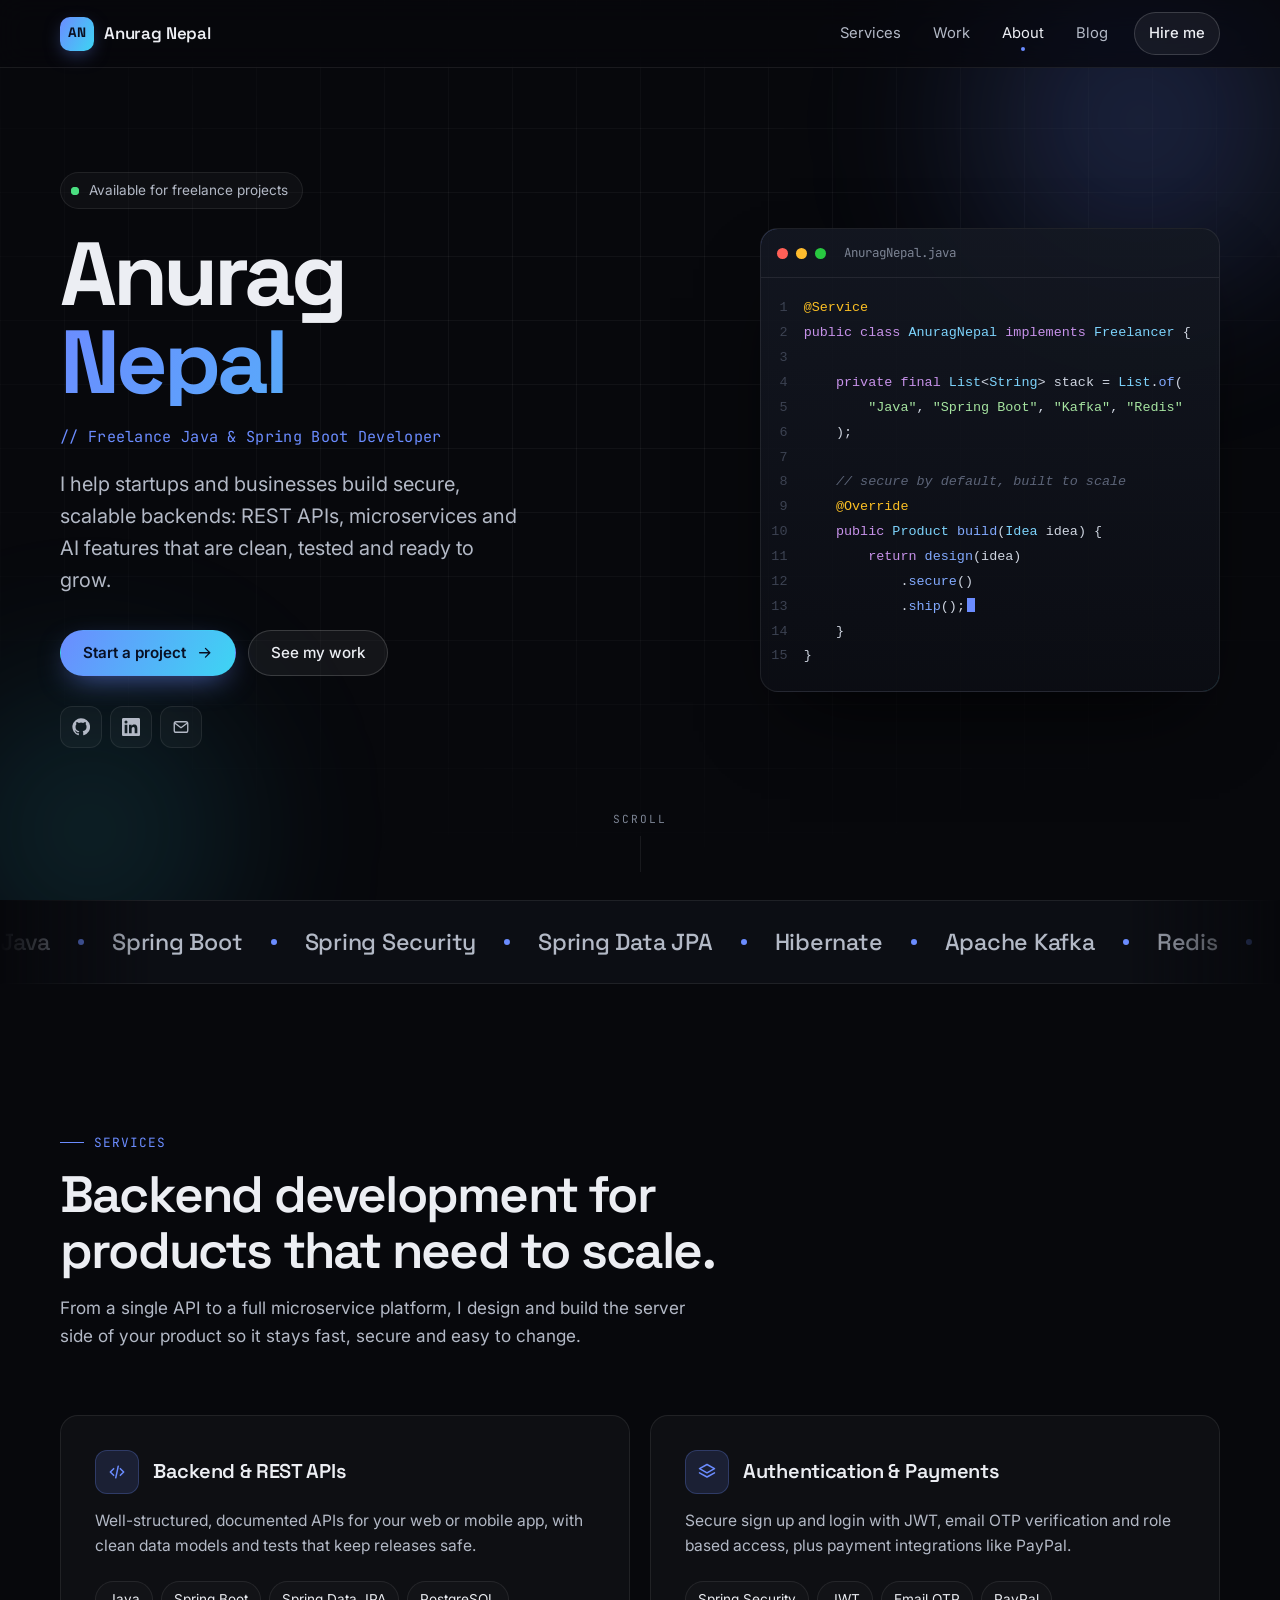
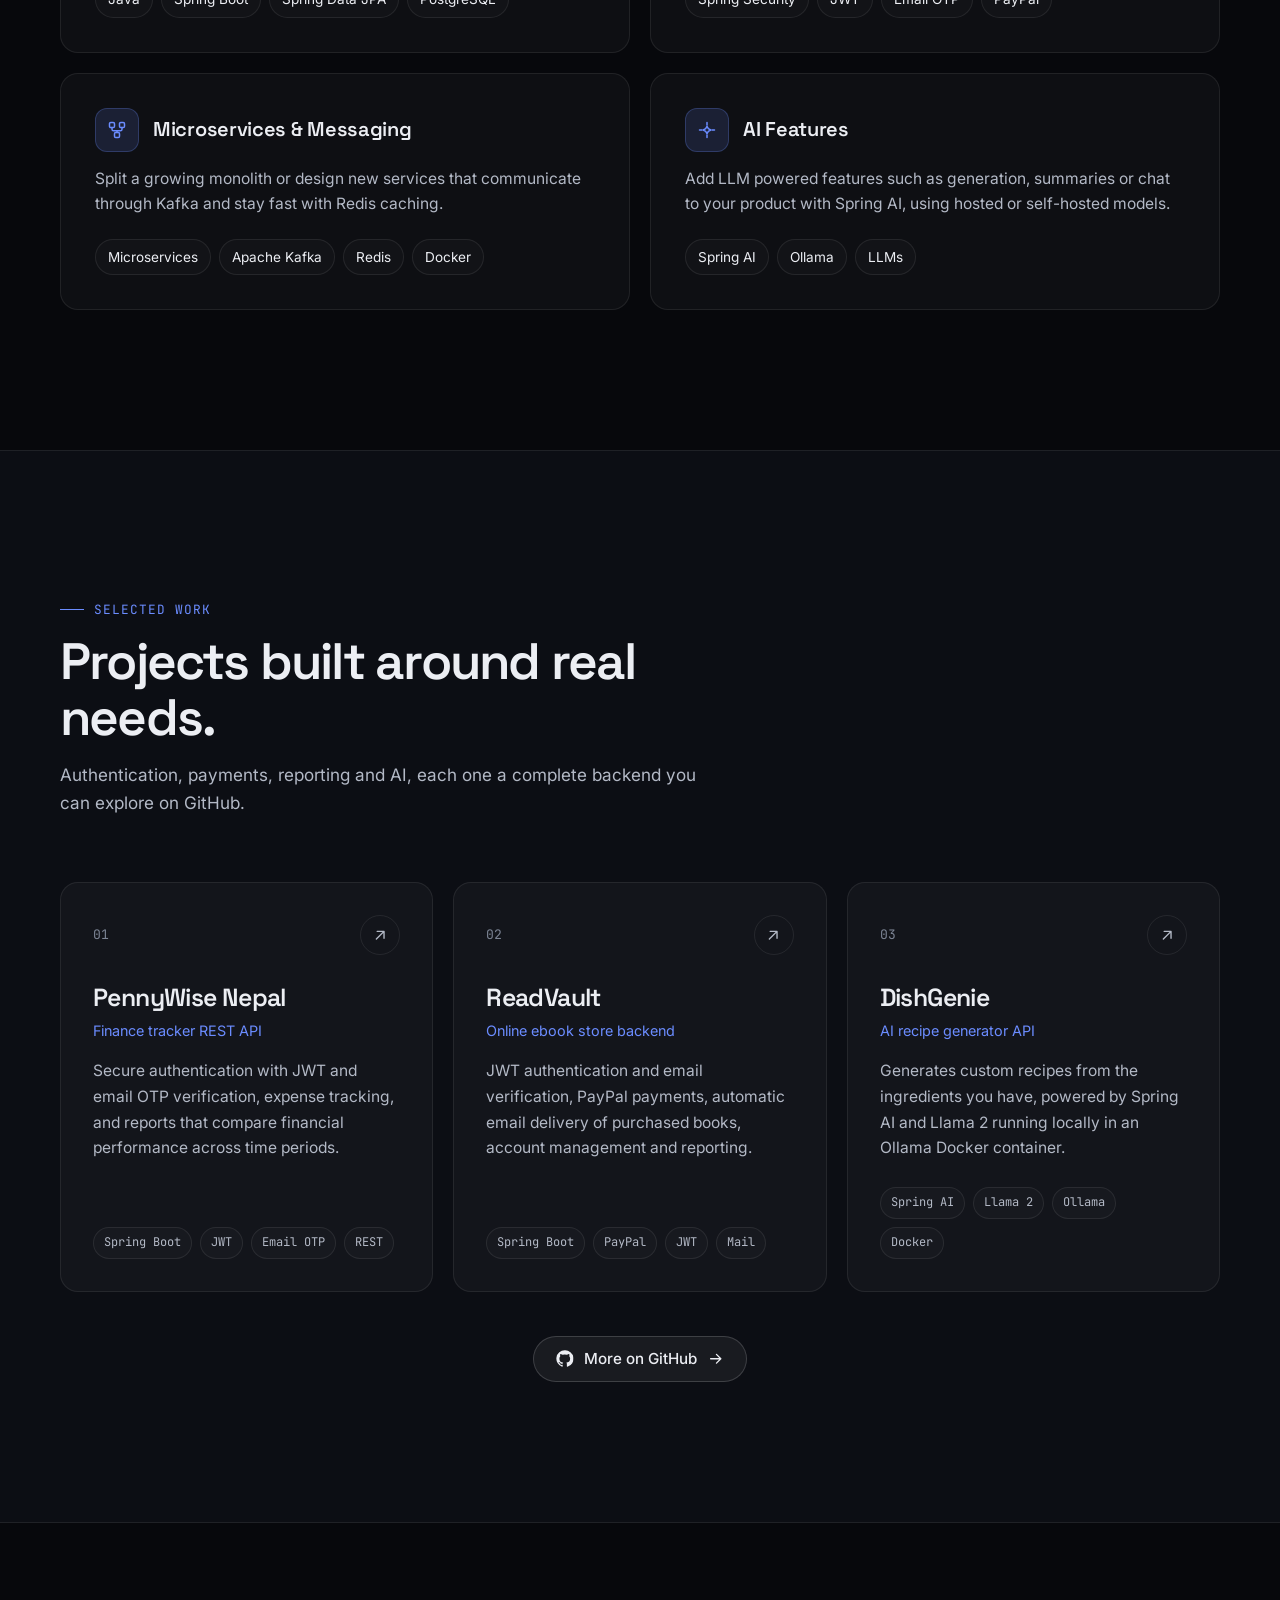
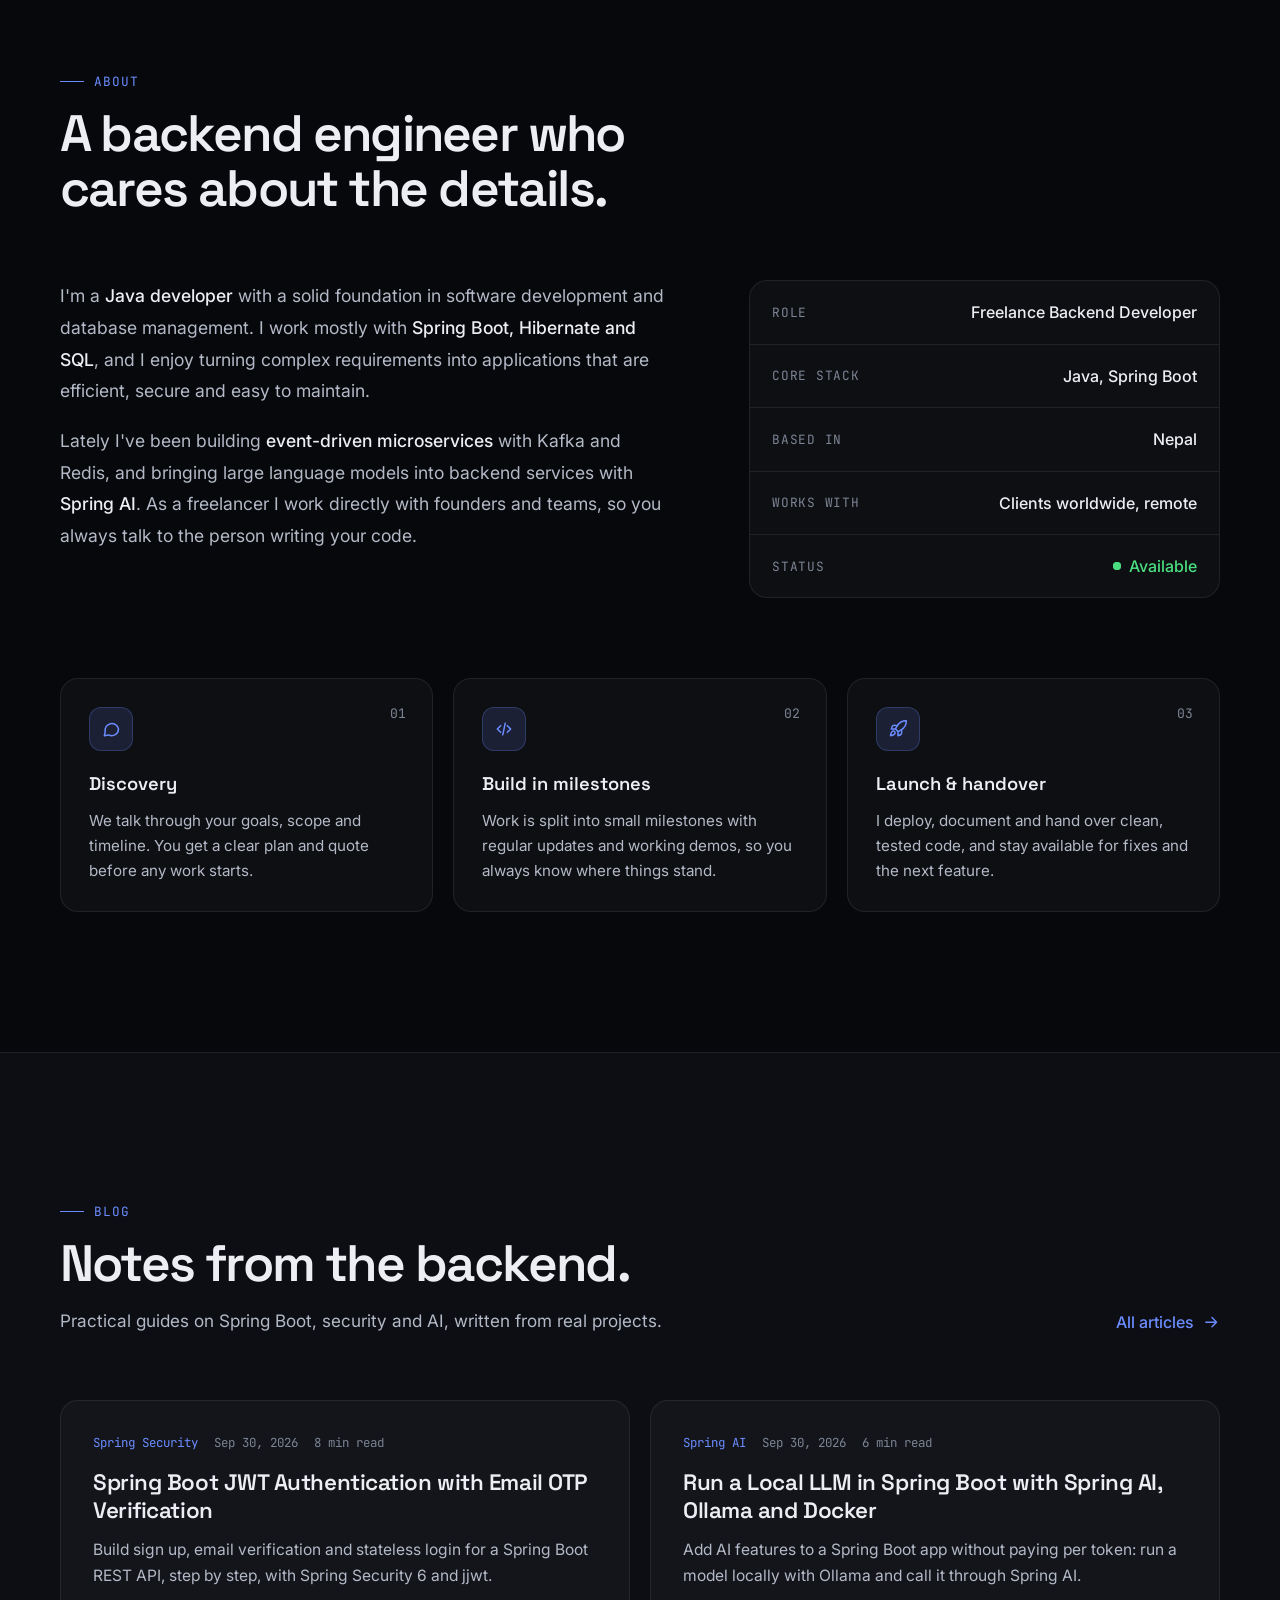
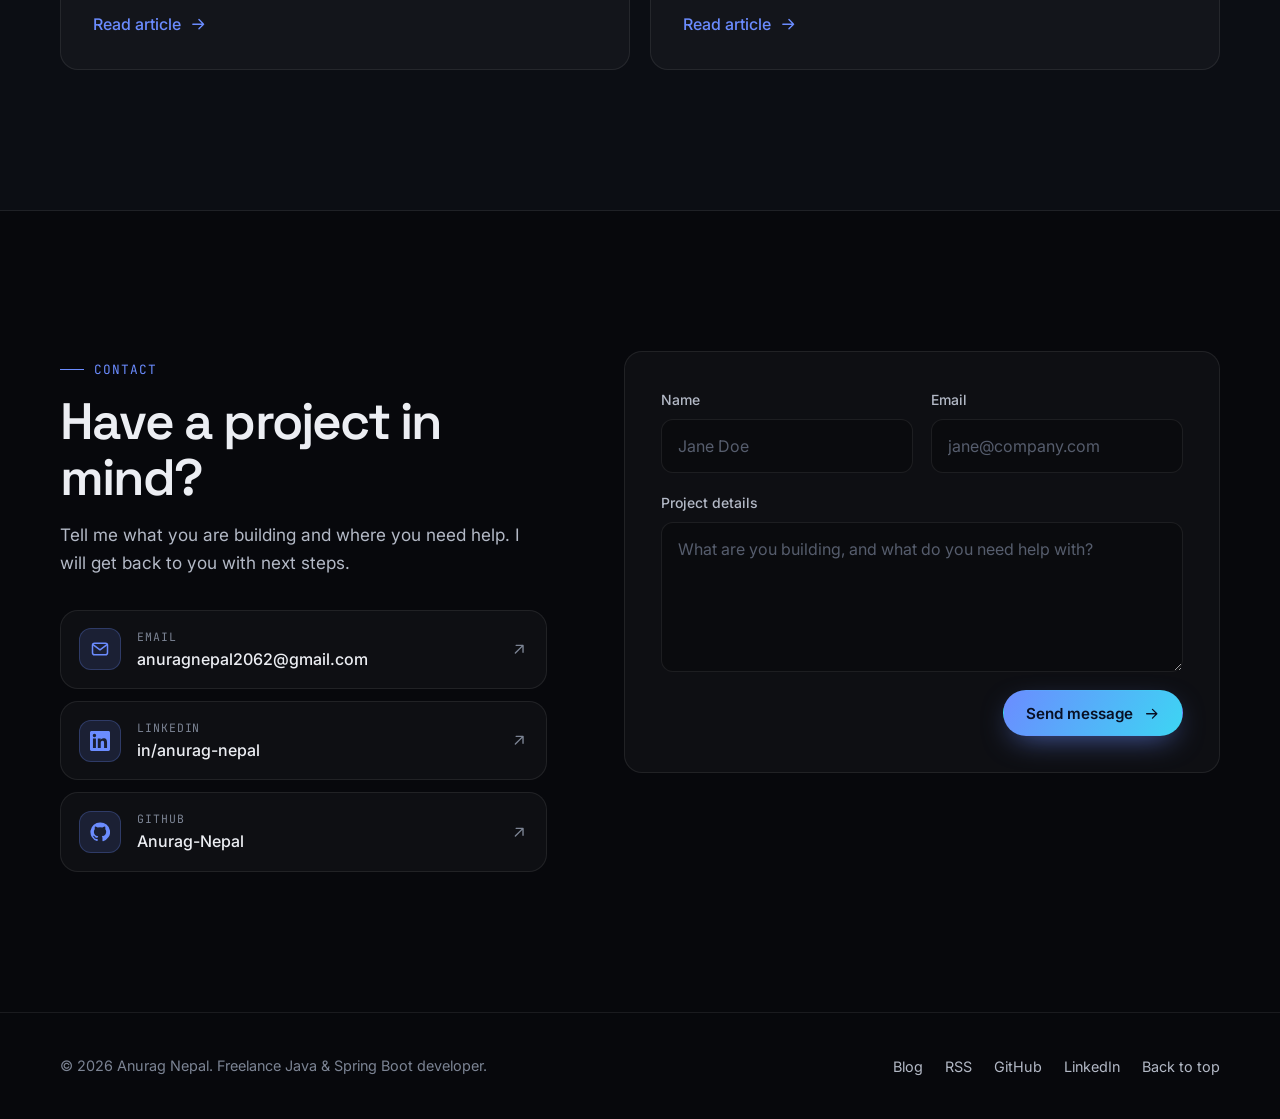
==== index.html @ d2b2dbe8 "Add llms.txt and strengthen identity signals for search and AI Add an llms.txt summary for AI assist" ====
<!DOCTYPE html>
<html lang="en">
<head>
  <meta charset="UTF-8">
  <meta name="viewport" content="width=device-width, initial-scale=1, viewport-fit=cover">

  <title>Anurag Nepal | Freelance Java &amp; Spring Boot Developer</title>
  <meta name="description" content="Freelance backend developer in Nepal. I build secure, scalable REST APIs, microservices and AI features with Java and Spring Boot. See my work and hire me.">
  <meta name="author" content="Anurag Nepal">
  <meta name="robots" content="index, follow, max-image-preview:large, max-snippet:-1, max-video-preview:-1">
  <link rel="canonical" href="https://anuragnepal.com.np/">
  <meta name="theme-color" content="#07080c">

  <meta property="og:type" content="profile">
  <meta property="og:site_name" content="Anurag Nepal">
  <meta property="og:locale" content="en_US">
  <meta property="og:url" content="https://anuragnepal.com.np/">
  <meta property="og:title" content="Anurag Nepal | Freelance Java &amp; Spring Boot Developer">
  <meta property="og:description" content="Secure, scalable REST APIs, microservices and AI features built with Java and Spring Boot. See my work and start a project.">
  <meta property="og:image" content="https://anuragnepal.com.np/og-image.png">
  <meta property="og:image:width" content="1200">
  <meta property="og:image:height" content="630">
  <meta property="og:image:alt" content="Anurag Nepal, freelance Java and Spring Boot developer">
  <meta property="profile:first_name" content="Anurag">
  <meta property="profile:last_name" content="Nepal">

  <meta name="twitter:card" content="summary_large_image">
  <meta name="twitter:creator" content="@anuragnepal2062">
  <meta name="twitter:title" content="Anurag Nepal | Freelance Java &amp; Spring Boot Developer">
  <meta name="twitter:description" content="Secure, scalable REST APIs, microservices and AI features built with Java and Spring Boot.">
  <meta name="twitter:image" content="https://anuragnepal.com.np/og-image.png">

  <link rel="icon" href="/favicon.svg" type="image/svg+xml">
  <link rel="apple-touch-icon" href="/apple-touch-icon.png">
  <link rel="manifest" href="/site.webmanifest">
  <link rel="alternate" type="application/rss+xml" title="Anurag Nepal Blog" href="/feed.xml">

  <link rel="preconnect" href="https://fonts.googleapis.com">
  <link rel="preconnect" href="https://fonts.gstatic.com" crossorigin>
  <link rel="stylesheet" href="https://fonts.googleapis.com/css2?family=Inter:wght@400;500;600&family=JetBrains+Mono:wght@400;500&family=Space+Grotesk:wght@500;600;700&display=swap">
  <link rel="stylesheet" href="/assets/css/main.css">
  <script src="/assets/js/main.js" defer></script>

  <script type="application/ld+json">
  {
    "@context": "https://schema.org",
    "@graph": [
      {
        "@type": "WebSite",
        "@id": "https://anuragnepal.com.np/#website",
        "url": "https://anuragnepal.com.np/",
        "name": "Anurag Nepal",
        "inLanguage": "en",
        "publisher": { "@id": "https://anuragnepal.com.np/#person" }
      },
      {
        "@type": "ProfilePage",
        "@id": "https://anuragnepal.com.np/#profilepage",
        "url": "https://anuragnepal.com.np/",
        "name": "Anurag Nepal | Freelance Java & Spring Boot Developer",
        "isPartOf": { "@id": "https://anuragnepal.com.np/#website" },
        "mainEntity": { "@id": "https://anuragnepal.com.np/#person" },
        "primaryImageOfPage": "https://anuragnepal.com.np/og-image.png",
        "dateModified": "2026-09-30",
        "inLanguage": "en"
      },
      {
        "@type": "Person",
        "@id": "https://anuragnepal.com.np/#person",
        "name": "Anurag Nepal",
        "givenName": "Anurag",
        "familyName": "Nepal",
        "url": "https://anuragnepal.com.np/",
        "image": "https://anuragnepal.com.np/og-image.png",
        "jobTitle": "Freelance Software Engineer",
        "description": "Freelance backend developer building secure, scalable REST APIs, microservices and AI features with Java and Spring Boot.",
        "email": "mailto:anuragnepal2062@gmail.com",
        "address": { "@type": "PostalAddress", "addressLocality": "Kathmandu", "addressCountry": "NP" },
        "sameAs": [
          "https://www.linkedin.com/in/anurag-nepal/",
          "https://github.com/Anurag-Nepal",
          "https://x.com/anuragnepal2062"
        ],
        "knowsAbout": [
          "Java", "Spring Boot", "Spring Security", "Spring Data JPA", "Hibernate", "Spring AI",
          "Apache Kafka", "Redis", "MySQL", "PostgreSQL", "Microservices", "Docker",
          "REST APIs", "JWT Authentication"
        ],
        "makesOffer": [
          { "@type": "Offer", "itemOffered": { "@type": "Service", "name": "Backend and REST API development" } },
          { "@type": "Offer", "itemOffered": { "@type": "Service", "name": "Authentication and payment integration" } },
          { "@type": "Offer", "itemOffered": { "@type": "Service", "name": "Microservices and event-driven systems" } },
          { "@type": "Offer", "itemOffered": { "@type": "Service", "name": "AI and LLM feature integration" } }
        ]
      },
      {
        "@type": "SoftwareSourceCode",
        "name": "PennyWise Nepal",
        "description": "Finance tracker REST API with JWT authentication, email OTP verification, expense tracking and period over period reporting.",
        "codeRepository": "https://github.com/Anurag-Nepal/PennyWiseNepal-RESTAPI",
        "programmingLanguage": "Java",
        "author": { "@id": "https://anuragnepal.com.np/#person" }
      },
      {
        "@type": "SoftwareSourceCode",
        "name": "ReadVault",
        "description": "Online ebook store backend with JWT authentication, email verification, PayPal payments and automated ebook delivery.",
        "codeRepository": "https://github.com/Anurag-Nepal/ReadVault-OnlineBookStore",
        "programmingLanguage": "Java",
        "author": { "@id": "https://anuragnepal.com.np/#person" }
      },
      {
        "@type": "SoftwareSourceCode",
        "name": "DishGenie",
        "description": "AI recipe generator API built with Spring Boot and Spring AI, running Llama 2 locally in an Ollama Docker container.",
        "codeRepository": "https://github.com/Anurag-Nepal/DishGenie-AI-receipe-Generator",
        "programmingLanguage": "Java",
        "author": { "@id": "https://anuragnepal.com.np/#person" }
      }
    ]
  }
  </script>
</head>
<body>
  <a class="skip-link" href="#main">Skip to content</a>
  <div class="progress" aria-hidden="true"></div>

  <header class="site-header" id="top">
    <nav class="container nav" aria-label="Primary">
      <a class="brand" href="/" aria-label="Anurag Nepal, home">
        <span class="brand-mark" aria-hidden="true">AN</span>
        <span>Anurag Nepal</span>
      </a>
      <button class="menu-toggle" type="button" aria-expanded="false" aria-controls="nav-menu" aria-label="Open menu">
        <span></span><span></span>
      </button>
      <div class="nav-menu" id="nav-menu">
        <ul class="nav-links">
          <li><a href="#services" data-section="services">Services</a></li>
          <li><a href="#work" data-section="work">Work</a></li>
          <li><a href="#about" data-section="about">About</a></li>
          <li><a href="/blog/">Blog</a></li>
          <li class="nav-cta"><a class="btn btn-sm" href="#contact">Hire me</a></li>
        </ul>
      </div>
    </nav>
  </header>

  <main id="main">
    <section class="hero" aria-labelledby="hero-title">
      <div class="hero-bg" aria-hidden="true">
        <div class="hero-grid"></div>
        <div class="orb orb-1"></div>
        <div class="orb orb-2"></div>
      </div>

      <div class="container hero-inner">
        <div class="hero-copy">
          <p class="pill"><span class="status-dot" aria-hidden="true"></span>Available for freelance projects</p>
          <h1 id="hero-title">
            <span>Anurag</span>
            <span class="gradient-text">Nepal</span>
          </h1>
          <p class="hero-role">// Freelance Java &amp; Spring Boot Developer</p>
          <p class="hero-lede">I help startups and businesses build secure, scalable backends: REST APIs, microservices and AI features that are clean, tested and ready to grow.</p>
          <div class="hero-actions">
            <a class="btn btn-primary" href="#contact">
              Start a project
              <svg class="icon icon-arrow" aria-hidden="true"><use href="/assets/icons.svg#arrow"/></svg>
            </a>
            <a class="btn" href="#work">See my work</a>
          </div>
          <div class="socials">
            <a class="social" href="https://github.com/Anurag-Nepal" target="_blank" rel="noopener me" aria-label="GitHub profile">
              <svg class="icon" aria-hidden="true"><use href="/assets/icons.svg#github"/></svg>
            </a>
            <a class="social" href="https://www.linkedin.com/in/anurag-nepal/" target="_blank" rel="noopener me" aria-label="LinkedIn profile">
              <svg class="icon" aria-hidden="true"><use href="/assets/icons.svg#linkedin"/></svg>
            </a>
            <a class="social" href="mailto:anuragnepal2062@gmail.com" aria-label="Send an email">
              <svg class="icon" aria-hidden="true"><use href="/assets/icons.svg#mail"/></svg>
            </a>
          </div>
        </div>

        <div class="hero-visual" aria-hidden="true">
          <div class="code-window">
            <div class="code-bar"><i></i><i></i><i></i><span class="code-file">AnuragNepal.java</span></div>
<pre class="code"><code><span class="l"><span class="tk-an">@Service</span></span><span class="l"><span class="tk-kw">public class</span> <span class="tk-ty">AnuragNepal</span> <span class="tk-kw">implements</span> <span class="tk-ty">Freelancer</span> <span class="tk-pl">{</span></span><span class="l"> </span><span class="l">    <span class="tk-kw">private final</span> <span class="tk-ty">List</span><span class="tk-pl">&lt;</span><span class="tk-ty">String</span><span class="tk-pl">&gt; stack =</span> <span class="tk-ty">List</span><span class="tk-pl">.</span><span class="tk-fn">of</span><span class="tk-pl">(</span></span><span class="l">        <span class="tk-st">"Java"</span><span class="tk-pl">,</span> <span class="tk-st">"Spring Boot"</span><span class="tk-pl">,</span> <span class="tk-st">"Kafka"</span><span class="tk-pl">,</span> <span class="tk-st">"Redis"</span></span><span class="l">    <span class="tk-pl">);</span></span><span class="l"> </span><span class="l">    <span class="tk-cm">// secure by default, built to scale</span></span><span class="l">    <span class="tk-an">@Override</span></span><span class="l">    <span class="tk-kw">public</span> <span class="tk-ty">Product</span> <span class="tk-fn">build</span><span class="tk-pl">(</span><span class="tk-ty">Idea</span> <span class="tk-pl">idea) {</span></span><span class="l">        <span class="tk-kw">return</span> <span class="tk-fn">design</span><span class="tk-pl">(idea)</span></span><span class="l">            <span class="tk-pl">.</span><span class="tk-fn">secure</span><span class="tk-pl">()</span></span><span class="l">            <span class="tk-pl">.</span><span class="tk-fn">ship</span><span class="tk-pl">();</span><span class="caret"></span></span><span class="l">    <span class="tk-pl">}</span></span><span class="l"><span class="tk-pl">}</span></span></code></pre>
          </div>
        </div>
      </div>

      <a class="scroll-cue" href="#services" aria-label="Scroll to services">Scroll<span></span></a>
    </section>

    <div class="marquee" aria-label="Technologies I work with">
      <div class="marquee-track">
        <ul>
          <li>Java</li><li>Spring Boot</li><li>Spring Security</li><li>Spring Data JPA</li><li>Hibernate</li><li>Apache Kafka</li><li>Redis</li><li>PostgreSQL</li><li>MySQL</li><li>Microservices</li><li>Spring AI</li><li>Docker</li>
        </ul>
        <ul aria-hidden="true">
          <li>Java</li><li>Spring Boot</li><li>Spring Security</li><li>Spring Data JPA</li><li>Hibernate</li><li>Apache Kafka</li><li>Redis</li><li>PostgreSQL</li><li>MySQL</li><li>Microservices</li><li>Spring AI</li><li>Docker</li>
        </ul>
      </div>
    </div>

    <section class="section" id="services" aria-labelledby="services-title">
      <div class="container">
        <header class="section-head reveal">
          <span class="eyebrow">Services</span>
          <h2 id="services-title">Backend development for products that need to scale.</h2>
          <p class="section-sub">From a single API to a full microservice platform, I design and build the server side of your product so it stays fast, secure and easy to change.</p>
        </header>
        <div class="services-grid stagger">
          <article class="card service reveal">
            <div class="service-head">
              <span class="card-icon" aria-hidden="true"><svg class="icon"><use href="/assets/icons.svg#code"/></svg></span>
              <h3>Backend &amp; REST APIs</h3>
            </div>
            <p>Well-structured, documented APIs for your web or mobile app, with clean data models and tests that keep releases safe.</p>
            <ul class="chips">
              <li class="chip">Java</li><li class="chip">Spring Boot</li><li class="chip">Spring Data JPA</li><li class="chip">PostgreSQL</li>
            </ul>
          </article>
          <article class="card service reveal">
            <div class="service-head">
              <span class="card-icon" aria-hidden="true"><svg class="icon"><use href="/assets/icons.svg#layers"/></svg></span>
              <h3>Authentication &amp; Payments</h3>
            </div>
            <p>Secure sign up and login with JWT, email OTP verification and role based access, plus payment integrations like PayPal.</p>
            <ul class="chips">
              <li class="chip">Spring Security</li><li class="chip">JWT</li><li class="chip">Email OTP</li><li class="chip">PayPal</li>
            </ul>
          </article>
          <article class="card service reveal">
            <div class="service-head">
              <span class="card-icon" aria-hidden="true"><svg class="icon"><use href="/assets/icons.svg#nodes"/></svg></span>
              <h3>Microservices &amp; Messaging</h3>
            </div>
            <p>Split a growing monolith or design new services that communicate through Kafka and stay fast with Redis caching.</p>
            <ul class="chips">
              <li class="chip">Microservices</li><li class="chip">Apache Kafka</li><li class="chip">Redis</li><li class="chip">Docker</li>
            </ul>
          </article>
          <article class="card service reveal">
            <div class="service-head">
              <span class="card-icon" aria-hidden="true"><svg class="icon"><use href="/assets/icons.svg#spark"/></svg></span>
              <h3>AI Features</h3>
            </div>
            <p>Add LLM powered features such as generation, summaries or chat to your product with Spring AI, using hosted or self-hosted models.</p>
            <ul class="chips">
              <li class="chip">Spring AI</li><li class="chip">Ollama</li><li class="chip">LLMs</li>
            </ul>
          </article>
        </div>
      </div>
    </section>

    <section class="section section-alt" id="work" aria-labelledby="work-title">
      <div class="container">
        <header class="section-head reveal">
          <span class="eyebrow">Selected work</span>
          <h2 id="work-title">Projects built around real needs.</h2>
          <p class="section-sub">Authentication, payments, reporting and AI, each one a complete backend you can explore on GitHub.</p>
        </header>
        <div class="projects-grid stagger">
          <article class="card project reveal">
            <div class="project-top">
              <span class="project-num">01</span>
              <span class="project-arrow" aria-hidden="true"><svg class="icon"><use href="/assets/icons.svg#arrow-up-right"/></svg></span>
            </div>
            <h3><a href="https://github.com/Anurag-Nepal/PennyWiseNepal-RESTAPI" target="_blank" rel="noopener">PennyWise Nepal</a></h3>
            <p class="project-kicker">Finance tracker REST API</p>
            <p class="project-desc">Secure authentication with JWT and email OTP verification, expense tracking, and reports that compare financial performance across time periods.</p>
            <ul class="chips chips-mono" aria-label="Technologies">
              <li class="chip">Spring Boot</li><li class="chip">JWT</li><li class="chip">Email OTP</li><li class="chip">REST</li>
            </ul>
          </article>
          <article class="card project reveal">
            <div class="project-top">
              <span class="project-num">02</span>
              <span class="project-arrow" aria-hidden="true"><svg class="icon"><use href="/assets/icons.svg#arrow-up-right"/></svg></span>
            </div>
            <h3><a href="https://github.com/Anurag-Nepal/ReadVault-OnlineBookStore" target="_blank" rel="noopener">ReadVault</a></h3>
            <p class="project-kicker">Online ebook store backend</p>
            <p class="project-desc">JWT authentication and email verification, PayPal payments, automatic email delivery of purchased books, account management and reporting.</p>
            <ul class="chips chips-mono" aria-label="Technologies">
              <li class="chip">Spring Boot</li><li class="chip">PayPal</li><li class="chip">JWT</li><li class="chip">Mail</li>
            </ul>
          </article>
          <article class="card project reveal">
            <div class="project-top">
              <span class="project-num">03</span>
              <span class="project-arrow" aria-hidden="true"><svg class="icon"><use href="/assets/icons.svg#arrow-up-right"/></svg></span>
            </div>
            <h3><a href="https://github.com/Anurag-Nepal/DishGenie-AI-receipe-Generator" target="_blank" rel="noopener">DishGenie</a></h3>
            <p class="project-kicker">AI recipe generator API</p>
            <p class="project-desc">Generates custom recipes from the ingredients you have, powered by Spring AI and Llama 2 running locally in an Ollama Docker container.</p>
            <ul class="chips chips-mono" aria-label="Technologies">
              <li class="chip">Spring AI</li><li class="chip">Llama 2</li><li class="chip">Ollama</li><li class="chip">Docker</li>
            </ul>
          </article>
        </div>
        <div class="center-row reveal">
          <a class="btn" href="https://github.com/Anurag-Nepal?tab=repositories" target="_blank" rel="noopener">
            <svg class="icon" aria-hidden="true"><use href="/assets/icons.svg#github"/></svg>
            More on GitHub
            <svg class="icon icon-arrow" aria-hidden="true"><use href="/assets/icons.svg#arrow"/></svg>
          </a>
        </div>
      </div>
    </section>

    <section class="section" id="about" aria-labelledby="about-title">
      <div class="container">
        <header class="section-head reveal">
          <span class="eyebrow">About</span>
          <h2 id="about-title">A backend engineer who cares about the details.</h2>
        </header>
        <div class="about-grid">
          <div class="about-copy reveal">
            <p>I'm a <strong>Java developer</strong> with a solid foundation in software development and database management. I work mostly with <strong>Spring Boot, Hibernate and SQL</strong>, and I enjoy turning complex requirements into applications that are efficient, secure and easy to maintain.</p>
            <p>Lately I've been building <strong>event-driven microservices</strong> with Kafka and Redis, and bringing large language models into backend services with <strong>Spring AI</strong>. As a freelancer I work directly with founders and teams, so you always talk to the person writing your code.</p>
          </div>
          <ul class="facts reveal" aria-label="Quick facts">
            <li><span class="k">Role</span><span class="v">Freelance Backend Developer</span></li>
            <li><span class="k">Core stack</span><span class="v">Java, Spring Boot</span></li>
            <li><span class="k">Based in</span><span class="v">Nepal</span></li>
            <li><span class="k">Works with</span><span class="v">Clients worldwide, remote</span></li>
            <li><span class="k">Status</span><span class="v ok"><span class="status-dot" aria-hidden="true"></span>Available</span></li>
          </ul>
        </div>

        <ol class="process stagger" aria-label="How I work">
          <li class="card step reveal">
            <span class="card-icon" aria-hidden="true"><svg class="icon"><use href="/assets/icons.svg#chat"/></svg></span>
            <h3>Discovery</h3>
            <p>We talk through your goals, scope and timeline. You get a clear plan and quote before any work starts.</p>
          </li>
          <li class="card step reveal">
            <span class="card-icon" aria-hidden="true"><svg class="icon"><use href="/assets/icons.svg#code"/></svg></span>
            <h3>Build in milestones</h3>
            <p>Work is split into small milestones with regular updates and working demos, so you always know where things stand.</p>
          </li>
          <li class="card step reveal">
            <span class="card-icon" aria-hidden="true"><svg class="icon"><use href="/assets/icons.svg#rocket"/></svg></span>
            <h3>Launch &amp; handover</h3>
            <p>I deploy, document and hand over clean, tested code, and stay available for fixes and the next feature.</p>
          </li>
        </ol>
      </div>
    </section>

    <section class="section section-alt" id="blog" aria-labelledby="blog-title">
      <div class="container">
        <header class="section-head section-head-row reveal">
          <div>
            <span class="eyebrow">Blog</span>
            <h2 id="blog-title">Notes from the backend.</h2>
            <p class="section-sub">Practical guides on Spring Boot, security and AI, written from real projects.</p>
          </div>
          <a class="link-arrow" href="/blog/">All articles <svg class="icon" aria-hidden="true"><use href="/assets/icons.svg#arrow"/></svg></a>
        </header>
        <div class="posts-grid stagger">
          <article class="card post-card reveal">
            <div class="post-meta">
              <span class="tag">Spring Security</span>
              <time datetime="2026-09-30">Sep 30, 2026</time>
              <span>8 min read</span>
            </div>
            <h3><a href="/blog/spring-boot-jwt-authentication-email-otp/">Spring Boot JWT Authentication with Email OTP Verification</a></h3>
            <p>Build sign up, email verification and stateless login for a Spring Boot REST API, step by step, with Spring Security 6 and jjwt.</p>
            <span class="link-arrow">Read article <svg class="icon" aria-hidden="true"><use href="/assets/icons.svg#arrow"/></svg></span>
          </article>
          <article class="card post-card reveal">
            <div class="post-meta">
              <span class="tag">Spring AI</span>
              <time datetime="2026-09-30">Sep 30, 2026</time>
              <span>6 min read</span>
            </div>
            <h3><a href="/blog/spring-ai-ollama-local-llm-docker/">Run a Local LLM in Spring Boot with Spring AI, Ollama and Docker</a></h3>
            <p>Add AI features to a Spring Boot app without paying per token: run a model locally with Ollama and call it through Spring AI.</p>
            <span class="link-arrow">Read article <svg class="icon" aria-hidden="true"><use href="/assets/icons.svg#arrow"/></svg></span>
          </article>
        </div>
      </div>
    </section>

    <section class="section" id="contact" aria-labelledby="contact-title">
      <div class="container contact-grid">
        <div>
          <header class="section-head reveal">
            <span class="eyebrow">Contact</span>
            <h2 id="contact-title">Have a project in mind?</h2>
            <p class="section-sub">Tell me what you are building and where you need help. I will get back to you with next steps.</p>
          </header>
          <ul class="contact-links stagger">
            <li class="reveal">
              <a class="card contact-link" href="mailto:anuragnepal2062@gmail.com">
                <span class="card-icon" aria-hidden="true"><svg class="icon"><use href="/assets/icons.svg#mail"/></svg></span>
                <span class="meta"><small>Email</small><span>anuragnepal2062@gmail.com</span></span>
                <svg class="icon icon-arrow" aria-hidden="true"><use href="/assets/icons.svg#arrow-up-right"/></svg>
              </a>
            </li>
            <li class="reveal">
              <a class="card contact-link" href="https://www.linkedin.com/in/anurag-nepal/" target="_blank" rel="noopener me">
                <span class="card-icon" aria-hidden="true"><svg class="icon"><use href="/assets/icons.svg#linkedin"/></svg></span>
                <span class="meta"><small>LinkedIn</small><span>in/anurag-nepal</span></span>
                <svg class="icon icon-arrow" aria-hidden="true"><use href="/assets/icons.svg#arrow-up-right"/></svg>
              </a>
            </li>
            <li class="reveal">
              <a class="card contact-link" href="https://github.com/Anurag-Nepal" target="_blank" rel="noopener me">
                <span class="card-icon" aria-hidden="true"><svg class="icon"><use href="/assets/icons.svg#github"/></svg></span>
                <span class="meta"><small>GitHub</small><span>Anurag-Nepal</span></span>
                <svg class="icon icon-arrow" aria-hidden="true"><use href="/assets/icons.svg#arrow-up-right"/></svg>
              </a>
            </li>
          </ul>
        </div>

        <form class="card card-static form reveal" id="contact-form" action="https://formsubmit.co/anuragnepal2062@gmail.com" method="POST" novalidate>
          <input type="hidden" name="_subject" value="New project inquiry from anuragnepal.com.np">
          <input type="hidden" name="_captcha" value="false">
          <input type="hidden" name="_template" value="table">
          <input type="hidden" name="_next" value="https://anuragnepal.com.np/?sent=1#contact">
          <input class="honeypot" type="text" name="_honey" tabindex="-1" autocomplete="off" aria-hidden="true">

          <div class="form-row">
            <div class="field">
              <label for="name">Name</label>
              <input type="text" id="name" name="name" placeholder="Jane Doe" autocomplete="name" required maxlength="100">
            </div>
            <div class="field">
              <label for="email">Email</label>
              <input type="email" id="email" name="email" placeholder="jane@company.com" autocomplete="email" required maxlength="150">
            </div>
          </div>
          <div class="field">
            <label for="message">Project details</label>
            <textarea id="message" name="message" placeholder="What are you building, and what do you need help with?" required maxlength="5000"></textarea>
          </div>
          <div class="form-foot">
            <p class="form-status" id="form-status" role="status" aria-live="polite"></p>
            <button class="btn btn-primary" type="submit">
              <span class="btn-label">Send message</span>
              <span class="spinner" aria-hidden="true"></span>
              <svg class="icon icon-arrow" aria-hidden="true"><use href="/assets/icons.svg#arrow"/></svg>
            </button>
          </div>
        </form>
      </div>
    </section>
  </main>

  <footer class="site-footer">
    <div class="container footer-inner">
      <p>&copy; <span id="year">2026</span> Anurag Nepal. Freelance Java &amp; Spring Boot developer.</p>
      <ul class="footer-links">
        <li><a href="/blog/">Blog</a></li>
        <li><a href="/feed.xml">RSS</a></li>
        <li><a href="https://github.com/Anurag-Nepal" target="_blank" rel="noopener">GitHub</a></li>
        <li><a href="https://www.linkedin.com/in/anurag-nepal/" target="_blank" rel="noopener">LinkedIn</a></li>
        <li><a href="#top">Back to top</a></li>
      </ul>
    </div>
  </footer>
</body>
</html>
---- assets/css/main.css ----
/* ==========================================================================
   Anurag Nepal - site styles
   ========================================================================== */

:root {
  --bg: #07080c;
  --bg-elev: #0c0e14;
  --surface: rgba(255, 255, 255, 0.03);
  --surface-2: rgba(255, 255, 255, 0.055);
  --border: rgba(255, 255, 255, 0.08);
  --border-strong: rgba(255, 255, 255, 0.16);
  --text: #eceef3;
  --text-2: #b3b9c6;
  --muted: #7c8494;
  --accent: #6b8cff;
  --accent-2: #3dd5f3;
  --accent-soft: rgba(107, 140, 255, 0.14);
  --success: #4ade80;
  --danger: #f87171;
  --grad: linear-gradient(120deg, var(--accent) 0%, var(--accent-2) 100%);

  --font-display: "Space Grotesk", ui-sans-serif, system-ui, -apple-system, "Segoe UI", sans-serif;
  --font-body: "Inter", ui-sans-serif, system-ui, -apple-system, "Segoe UI", Roboto, sans-serif;
  --font-mono: "JetBrains Mono", ui-monospace, SFMono-Regular, Menlo, Consolas, monospace;

  --maxw: 1160px;
  --gutter: clamp(16px, 4vw, 32px);
  --radius: 18px;
  --radius-sm: 12px;
  --ease: cubic-bezier(0.22, 1, 0.36, 1);
  --header-h: 68px;

  color-scheme: dark;
}

/* ---------- Base ---------- */

*, *::before, *::after { box-sizing: border-box; }
* { margin: 0; padding: 0; }

html {
  scroll-behavior: smooth;
  scroll-padding-top: calc(var(--header-h) + 16px);
  -webkit-text-size-adjust: 100%;
  text-size-adjust: 100%;
}

body {
  font-family: var(--font-body);
  font-size: 1rem;
  line-height: 1.65;
  color: var(--text);
  background: var(--bg);
  -webkit-font-smoothing: antialiased;
  -moz-osx-font-smoothing: grayscale;
  overflow-x: hidden;
}

img, svg { display: block; max-width: 100%; }
a { color: inherit; text-decoration: none; }
button, input, textarea { font: inherit; color: inherit; }
ul[class], ol[class] { list-style: none; }
::selection { background: rgba(107, 140, 255, 0.35); color: #fff; }

:focus-visible {
  outline: 2px solid var(--accent);
  outline-offset: 3px;
  border-radius: 6px;
}

.container {
  width: 100%;
  max-width: calc(var(--maxw) + var(--gutter) * 2);
  margin-inline: auto;
  padding-inline: var(--gutter);
}

.sprite { position: absolute; width: 0; height: 0; overflow: hidden; }

.skip-link {
  position: fixed;
  top: 12px;
  left: 12px;
  z-index: 200;
  padding: 10px 16px;
  border-radius: 10px;
  background: var(--accent);
  color: #0a0f1f;
  font-weight: 600;
  transform: translateY(-160%);
  transition: transform 0.25s var(--ease);
}
.skip-link:focus { transform: translateY(0); }

.icon { width: 1.15em; height: 1.15em; flex-shrink: 0; }

.gradient-text {
  background: var(--grad);
  -webkit-background-clip: text;
  background-clip: text;
  color: transparent;
}

/* ---------- Scroll progress ---------- */

.progress {
  position: fixed;
  inset: 0 0 auto 0;
  z-index: 120;
  height: 2px;
  background: var(--grad);
  transform: scaleX(0);
  transform-origin: 0 50%;
  pointer-events: none;
}

@supports (animation-timeline: scroll()) {
  .progress {
    animation: grow-x linear both;
    animation-timeline: scroll(root);
  }
}

@keyframes grow-x { to { transform: scaleX(1); } }

/* ---------- Header ---------- */

.site-header {
  position: fixed;
  inset: 0 0 auto 0;
  z-index: 100;
  height: var(--header-h);
  display: flex;
  align-items: center;
  background: rgba(7, 8, 12, 0.72);
  border-bottom: 1px solid var(--border);
  -webkit-backdrop-filter: saturate(160%) blur(14px);
  backdrop-filter: saturate(160%) blur(14px);
}

/* Header starts transparent and gains glass as the page scrolls */
@supports (animation-timeline: scroll()) {
  .site-header {
    animation: header-glass linear both;
    animation-timeline: scroll(root);
    animation-range: 0 120px;
  }
}

@keyframes header-glass {
  from {
    background: rgba(7, 8, 12, 0);
    border-bottom-color: transparent;
    -webkit-backdrop-filter: saturate(100%) blur(0);
    backdrop-filter: saturate(100%) blur(0);
  }
}

.nav {
  display: flex;
  align-items: center;
  justify-content: space-between;
  gap: 24px;
}

.brand {
  display: inline-flex;
  align-items: center;
  gap: 10px;
  font-family: var(--font-display);
  font-size: 1.05rem;
  font-weight: 600;
  letter-spacing: -0.01em;
}

.brand-mark {
  display: grid;
  place-items: center;
  width: 34px;
  height: 34px;
  border-radius: 10px;
  background: var(--grad);
  color: #0a0f1f;
  font-size: 0.85rem;
  font-weight: 700;
  box-shadow: 0 6px 20px -6px rgba(107, 140, 255, 0.6);
  transition: transform 0.4s var(--ease);
}
.brand:hover .brand-mark { transform: rotate(-8deg) scale(1.05); }

.nav-links {
  display: flex;
  align-items: center;
  gap: 4px;
}

.nav-links a {
  position: relative;
  display: block;
  padding: 8px 14px;
  border-radius: 999px;
  color: var(--text-2);
  font-size: 0.925rem;
  transition: color 0.25s var(--ease), background-color 0.25s var(--ease);
}
.nav-links a:hover { color: var(--text); background: var(--surface-2); }
.nav-links a[aria-current] { color: var(--text); }
.nav-links a[aria-current]::after {
  content: "";
  position: absolute;
  left: 50%;
  bottom: 3px;
  width: 4px;
  height: 4px;
  border-radius: 50%;
  background: var(--accent);
  transform: translateX(-50%);
}
.nav-links .nav-cta { margin-left: 8px; }
.nav-links .nav-cta a { color: var(--text); }
.nav-links .nav-cta a::after { display: none; }

.menu-toggle {
  display: none;
  place-items: center;
  width: 42px;
  height: 42px;
  border: 1px solid var(--border);
  border-radius: 12px;
  background: var(--surface);
  cursor: pointer;
}
.menu-toggle span {
  display: block;
  width: 18px;
  height: 1.5px;
  border-radius: 2px;
  background: var(--text);
  transition: transform 0.35s var(--ease);
}
.menu-toggle span + span { margin-top: 5px; }
.menu-toggle[aria-expanded="true"] span:nth-child(1) { transform: translateY(3.25px) rotate(45deg); }
.menu-toggle[aria-expanded="true"] span:nth-child(2) { transform: translateY(-3.25px) rotate(-45deg); }

/* ---------- Buttons ---------- */

.btn {
  position: relative;
  isolation: isolate;
  overflow: hidden;
  display: inline-flex;
  align-items: center;
  justify-content: center;
  gap: 10px;
  min-height: 46px;
  padding: 0 22px;
  border: 1px solid var(--border-strong);
  border-radius: 999px;
  background: var(--surface-2);
  font-size: 0.95rem;
  font-weight: 500;
  white-space: nowrap;
  cursor: pointer;
  transition: transform 0.35s var(--ease), border-color 0.3s var(--ease), box-shadow 0.35s var(--ease);
}
.btn:hover { transform: translateY(-2px); border-color: rgba(255, 255, 255, 0.28); }
.btn:active { transform: translateY(0); }
.btn .icon { transition: transform 0.35s var(--ease); }
.btn:hover .icon-arrow { transform: translateX(3px); }

.btn-primary {
  border-color: transparent;
  background: var(--grad);
  color: #081024;
  font-weight: 600;
  box-shadow: 0 10px 30px -10px rgba(107, 140, 255, 0.7);
}
.btn-primary::after {
  content: "";
  position: absolute;
  inset: 0;
  z-index: -1;
  background: linear-gradient(110deg, transparent 30%, rgba(255, 255, 255, 0.45) 50%, transparent 70%);
  transform: translateX(-120%);
  transition: transform 0.8s var(--ease);
}
.btn-primary:hover { border-color: transparent; box-shadow: 0 16px 40px -12px rgba(107, 140, 255, 0.85); }
.btn-primary:hover::after { transform: translateX(120%); }

.btn-sm { min-height: 38px; padding: 0 16px; font-size: 0.875rem; }

.link-arrow {
  display: inline-flex;
  align-items: center;
  gap: 8px;
  color: var(--accent);
  font-weight: 500;
}
.link-arrow .icon { transition: transform 0.35s var(--ease); }
.link-arrow:hover .icon { transform: translateX(3px); }

/* ---------- Hero ---------- */

.hero {
  position: relative;
  isolation: isolate;
  display: flex;
  align-items: center;
  min-height: 100svh;
  padding: calc(var(--header-h) + 48px) 0 96px;
  overflow: hidden;
}

.hero-bg { position: absolute; inset: 0; z-index: -1; pointer-events: none; }

.hero-grid {
  position: absolute;
  inset: 0;
  background-image:
    linear-gradient(to right, rgba(255, 255, 255, 0.045) 1px, transparent 1px),
    linear-gradient(to bottom, rgba(255, 255, 255, 0.045) 1px, transparent 1px);
  background-size: 64px 64px;
  -webkit-mask-image: radial-gradient(ellipse 70% 60% at 50% 40%, #000 30%, transparent 100%);
  mask-image: radial-gradient(ellipse 70% 60% at 50% 40%, #000 30%, transparent 100%);
}

.orb {
  position: absolute;
  border-radius: 50%;
  filter: blur(80px);
  opacity: 0.55;
  will-change: transform;
}
.orb-1 {
  top: -140px;
  right: -120px;
  width: 520px;
  height: 520px;
  background: radial-gradient(circle, rgba(107, 140, 255, 0.55), transparent 65%);
  animation: drift-1 18s ease-in-out infinite alternate;
}
.orb-2 {
  bottom: -160px;
  left: -140px;
  width: 460px;
  height: 460px;
  background: radial-gradient(circle, rgba(61, 213, 243, 0.35), transparent 65%);
  animation: drift-2 22s ease-in-out infinite alternate;
}

@keyframes drift-1 { to { transform: translate3d(-80px, 60px, 0) scale(1.08); } }
@keyframes drift-2 { to { transform: translate3d(90px, -50px, 0) scale(1.1); } }

.hero-inner {
  display: grid;
  grid-template-columns: minmax(0, 1.15fr) minmax(0, 0.85fr);
  align-items: center;
  gap: clamp(40px, 6vw, 80px);
}

.pill {
  display: inline-flex;
  align-items: center;
  gap: 10px;
  padding: 6px 14px 6px 10px;
  border: 1px solid var(--border);
  border-radius: 999px;
  background: var(--surface);
  color: var(--text-2);
  font-size: 0.85rem;
}

.status-dot {
  position: relative;
  width: 8px;
  height: 8px;
  border-radius: 50%;
  background: var(--success);
}
.status-dot::after {
  content: "";
  position: absolute;
  inset: 0;
  border-radius: 50%;
  background: var(--success);
  animation: ping 2s var(--ease) infinite;
}

@keyframes ping {
  from { transform: scale(1); opacity: 0.7; }
  to { transform: scale(2.8); opacity: 0; }
}

.hero h1 {
  margin: 22px 0 18px;
  font-family: var(--font-display);
  font-size: clamp(2.9rem, 8vw, 5.6rem);
  font-weight: 700;
  line-height: 0.98;
  letter-spacing: -0.045em;
}
.hero h1 span { display: block; }

.hero-role {
  color: var(--accent);
  font-family: var(--font-mono);
  font-size: clamp(0.85rem, 1.6vw, 0.95rem);
  letter-spacing: 0.02em;
}

.hero-lede {
  max-width: 36ch;
  margin-top: 18px;
  color: var(--text-2);
  font-size: clamp(1.05rem, 1.9vw, 1.25rem);
  line-height: 1.6;
}

.hero-actions {
  display: flex;
  flex-wrap: wrap;
  align-items: center;
  gap: 12px;
  margin-top: 34px;
}

.socials { display: flex; align-items: center; gap: 8px; margin-top: 30px; }

.social {
  display: grid;
  place-items: center;
  width: 42px;
  height: 42px;
  border: 1px solid var(--border);
  border-radius: 12px;
  background: var(--surface);
  color: var(--text-2);
  transition: color 0.25s, border-color 0.25s, background-color 0.25s, transform 0.35s var(--ease);
}
.social:hover { color: var(--text); border-color: var(--border-strong); background: var(--surface-2); transform: translateY(-3px); }
.social .icon { width: 18px; height: 18px; }

/* Hero entrance, staggered */
.hero-copy > *,
.hero-visual {
  animation: enter 0.9s var(--ease) both;
}
.hero-copy > :nth-child(1) { animation-delay: 0.1s; }
.hero-copy > :nth-child(2) { animation-delay: 0.2s; }
.hero-copy > :nth-child(3) { animation-delay: 0.3s; }
.hero-copy > :nth-child(4) { animation-delay: 0.4s; }
.hero-copy > :nth-child(5) { animation-delay: 0.5s; }
.hero-copy > :nth-child(6) { animation-delay: 0.6s; }
.hero-visual { animation-delay: 0.35s; }

@keyframes enter {
  from { opacity: 0; transform: translateY(18px); filter: blur(6px); }
  to { opacity: 1; transform: none; filter: blur(0); }
}

/* Code window */
.code-window {
  position: relative;
  overflow: hidden;
  border: 1px solid var(--border);
  border-radius: var(--radius);
  background: linear-gradient(180deg, rgba(20, 24, 34, 0.9), rgba(12, 14, 20, 0.9));
  box-shadow: 0 40px 80px -30px rgba(0, 0, 0, 0.8);
  animation: float 7s ease-in-out infinite;
}
.code-window::before {
  content: "";
  position: absolute;
  inset: -1px;
  padding: 1px;
  border-radius: inherit;
  background: linear-gradient(140deg, rgba(107, 140, 255, 0.55), transparent 40%, transparent 60%, rgba(61, 213, 243, 0.4));
  -webkit-mask: linear-gradient(#000 0 0) content-box, linear-gradient(#000 0 0);
  -webkit-mask-composite: xor;
  mask-composite: exclude;
  pointer-events: none;
}

@keyframes float {
  0%, 100% { transform: translateY(0); }
  50% { transform: translateY(-10px); }
}

.code-bar {
  display: flex;
  align-items: center;
  gap: 8px;
  padding: 14px 16px;
  border-bottom: 1px solid var(--border);
}
.code-bar i { width: 11px; height: 11px; border-radius: 50%; }
.code-bar i:nth-child(1) { background: #ff5f57; }
.code-bar i:nth-child(2) { background: #febc2e; }
.code-bar i:nth-child(3) { background: #28c840; }
.code-file { margin-left: 10px; color: var(--muted); font-family: var(--font-mono); font-size: 0.78rem; }

.code {
  padding: 18px 0 22px;
  overflow-x: auto;
  font-family: var(--font-mono);
  font-size: clamp(0.72rem, 1.05vw, 0.84rem);
  line-height: 1.85;
  white-space: pre;
  tab-size: 4;
}
.code code {
  display: block;
  counter-reset: ln;
  animation: type-lines 1.5s steps(15, end) 0.8s both;
}
.code .l { display: block; padding-right: 20px; }
.code .l::before {
  content: counter(ln);
  counter-increment: ln;
  display: inline-block;
  width: 3.2em;
  padding-right: 1.2em;
  color: #3c4252;
  text-align: right;
  user-select: none;
}

/* Reveals the snippet one line at a time */
@keyframes type-lines {
  from { clip-path: inset(0 0 100% 0); }
  to { clip-path: inset(0 0 0 0); }
}

.tk-an { color: #fbbf24; }
.tk-kw { color: #c792ea; }
.tk-ty { color: #7dd3fc; }
.tk-fn { color: #82aaff; }
.tk-st { color: #a5e3a0; }
.tk-cm { color: #5c6478; font-style: italic; }
.tk-pl { color: #cfd5e1; }

.caret {
  display: inline-block;
  width: 8px;
  height: 1.1em;
  margin-left: 2px;
  vertical-align: -0.2em;
  background: var(--accent);
  animation: blink 1.1s steps(1) infinite;
}

@keyframes blink { 50% { opacity: 0; } }

.scroll-cue {
  position: absolute;
  bottom: 28px;
  left: 50%;
  display: flex;
  flex-direction: column;
  align-items: center;
  gap: 8px;
  color: var(--muted);
  font-family: var(--font-mono);
  font-size: 0.7rem;
  letter-spacing: 0.18em;
  text-transform: uppercase;
  transform: translateX(-50%);
}
.scroll-cue span {
  position: relative;
  width: 1px;
  height: 36px;
  overflow: hidden;
  background: var(--border);
}
.scroll-cue span::after {
  content: "";
  position: absolute;
  top: -40%;
  left: 0;
  width: 100%;
  height: 40%;
  background: var(--accent);
  animation: cue 2.2s var(--ease) infinite;
}

@keyframes cue { to { top: 100%; } }

/* ---------- Marquee ---------- */

.marquee {
  overflow: hidden;
  padding: 22px 0;
  border-block: 1px solid var(--border);
  background: var(--bg-elev);
  -webkit-mask-image: linear-gradient(to right, transparent, #000 12%, #000 88%, transparent);
  mask-image: linear-gradient(to right, transparent, #000 12%, #000 88%, transparent);
}
.marquee-track {
  display: flex;
  width: max-content;
  animation: marquee 40s linear infinite;
}
.marquee:hover .marquee-track { animation-play-state: paused; }
.marquee ul { display: flex; }
.marquee li {
  display: inline-flex;
  align-items: center;
  gap: 28px;
  padding-right: 28px;
  color: var(--text-2);
  font-family: var(--font-display);
  font-size: clamp(1.1rem, 2.4vw, 1.45rem);
  font-weight: 500;
  letter-spacing: -0.01em;
  white-space: nowrap;
}
.marquee li::after {
  content: "";
  width: 6px;
  height: 6px;
  border-radius: 50%;
  background: var(--accent);
}

@keyframes marquee { to { transform: translateX(-50%); } }

/* ---------- Sections ---------- */

.section { position: relative; padding: clamp(80px, 12vw, 140px) 0; }
.section-alt { border-block: 1px solid var(--border); background: var(--bg-elev); }

.section-head { max-width: 680px; margin-bottom: clamp(40px, 6vw, 64px); }
.section-head-row {
  display: flex;
  flex-wrap: wrap;
  align-items: flex-end;
  justify-content: space-between;
  gap: 24px;
  max-width: none;
}
.section-head-row > div { max-width: 680px; }

.eyebrow {
  display: inline-flex;
  align-items: center;
  gap: 10px;
  color: var(--accent);
  font-family: var(--font-mono);
  font-size: 0.8rem;
  letter-spacing: 0.08em;
  text-transform: uppercase;
}
.eyebrow::before { content: ""; width: 24px; height: 1px; background: currentColor; }

.section h2,
.page-title {
  margin-top: 14px;
  font-family: var(--font-display);
  font-size: clamp(2rem, 4.6vw, 3.2rem);
  font-weight: 600;
  line-height: 1.08;
  letter-spacing: -0.035em;
}

.section-sub { max-width: 58ch; margin-top: 16px; color: var(--text-2); font-size: 1.075rem; }

/* ---------- Cards with cursor spotlight ---------- */

.card {
  --mx: 50%;
  --my: 50%;
  position: relative;
  isolation: isolate;
  border: 1px solid var(--border);
  border-radius: var(--radius);
  background: var(--surface);
  transition: transform 0.5s var(--ease), border-color 0.4s var(--ease);
}
.card::before {
  content: "";
  position: absolute;
  inset: 0;
  z-index: -1;
  border-radius: inherit;
  background: radial-gradient(420px circle at var(--mx) var(--my), rgba(107, 140, 255, 0.13), transparent 45%);
  opacity: 0;
  transition: opacity 0.4s var(--ease);
}
.card:hover { border-color: var(--border-strong); transform: translateY(-4px); }
.card:hover::before { opacity: 1; }
.card-static:hover { transform: none; }

.card-icon {
  display: grid;
  place-items: center;
  flex-shrink: 0;
  width: 44px;
  height: 44px;
  border: 1px solid rgba(107, 140, 255, 0.25);
  border-radius: 12px;
  background: var(--accent-soft);
  color: var(--accent);
}
.card-icon .icon { width: 20px; height: 20px; }

.chips { display: flex; flex-wrap: wrap; gap: 8px; }
.chip {
  padding: 6px 12px;
  border: 1px solid var(--border);
  border-radius: 999px;
  background: rgba(255, 255, 255, 0.02);
  font-size: 0.85rem;
}
.chips-mono .chip { padding: 5px 10px; color: var(--text-2); font-family: var(--font-mono); font-size: 0.75rem; }

/* ---------- Services ---------- */

.services-grid { display: grid; grid-template-columns: repeat(2, minmax(0, 1fr)); gap: 20px; }
.service { display: flex; flex-direction: column; padding: clamp(24px, 3vw, 34px); }
.service-head { display: flex; align-items: center; gap: 14px; margin-bottom: 14px; }
.service h3 { font-family: var(--font-display); font-size: 1.25rem; font-weight: 600; letter-spacing: -0.015em; }
.service p { flex-grow: 1; margin-bottom: 22px; color: var(--text-2); font-size: 0.975rem; }

/* ---------- Projects ---------- */

.projects-grid { display: grid; grid-template-columns: repeat(3, minmax(0, 1fr)); gap: 20px; }
.project { display: flex; flex-direction: column; padding: clamp(24px, 3vw, 32px); }
.project-top { display: flex; align-items: center; justify-content: space-between; margin-bottom: 28px; }
.project-num { color: var(--muted); font-family: var(--font-mono); font-size: 0.82rem; }
.project-arrow {
  display: grid;
  place-items: center;
  width: 40px;
  height: 40px;
  border: 1px solid var(--border);
  border-radius: 50%;
  color: var(--text-2);
  transition: transform 0.45s var(--ease), background-color 0.3s, color 0.3s, border-color 0.3s;
}
.project:hover .project-arrow { border-color: var(--text); background: var(--text); color: var(--bg); transform: rotate(-45deg); }
.project h3 { font-family: var(--font-display); font-size: 1.55rem; font-weight: 600; line-height: 1.2; letter-spacing: -0.025em; }
.project h3 a::after { content: ""; position: absolute; inset: 0; border-radius: inherit; }
.project-kicker { margin-top: 6px; color: var(--accent); font-size: 0.9rem; }
.project-desc { flex-grow: 1; margin: 16px 0 26px; color: var(--text-2); font-size: 0.975rem; }

.center-row { display: flex; justify-content: center; margin-top: 44px; }

/* ---------- About ---------- */

.about-grid {
  display: grid;
  grid-template-columns: minmax(0, 1.3fr) minmax(0, 1fr);
  align-items: start;
  gap: clamp(32px, 6vw, 80px);
}
.about-copy p { color: var(--text-2); font-size: 1.1rem; line-height: 1.8; }
.about-copy p + p { margin-top: 18px; }
.about-copy strong { color: var(--text); font-weight: 500; }

.facts { overflow: hidden; border: 1px solid var(--border); border-radius: var(--radius); background: var(--surface); }
.facts li { display: flex; align-items: center; justify-content: space-between; gap: 16px; padding: 18px 22px; }
.facts li + li { border-top: 1px solid var(--border); }
.facts .k { color: var(--muted); font-family: var(--font-mono); font-size: 0.8rem; letter-spacing: 0.06em; text-transform: uppercase; }
.facts .v { font-weight: 500; text-align: right; }
.facts .ok { display: inline-flex; align-items: center; gap: 8px; color: var(--success); }

.process {
  display: grid;
  grid-template-columns: repeat(3, minmax(0, 1fr));
  gap: 20px;
  margin-top: clamp(48px, 7vw, 80px);
  counter-reset: step;
}
.step { padding: 28px; }
.step::after {
  content: "0" counter(step);
  counter-increment: step;
  position: absolute;
  top: 24px;
  right: 26px;
  color: var(--muted);
  font-family: var(--font-mono);
  font-size: 0.82rem;
}
.step h3 { margin: 18px 0 8px; font-family: var(--font-display); font-size: 1.15rem; font-weight: 600; }
.step p { color: var(--text-2); font-size: 0.95rem; }

/* ---------- Blog cards ---------- */

.posts-grid { display: grid; grid-template-columns: repeat(2, minmax(0, 1fr)); gap: 20px; }
.post-card { display: flex; flex-direction: column; padding: clamp(24px, 3vw, 32px); }
.post-meta {
  display: flex;
  flex-wrap: wrap;
  align-items: center;
  gap: 8px 16px;
  color: var(--muted);
  font-family: var(--font-mono);
  font-size: 0.78rem;
}
.post-meta .tag { color: var(--accent); }
.post-card h3,
.post-card .post-card-title {
  margin: 16px 0 12px;
  font-family: var(--font-display);
  font-size: 1.4rem;
  font-weight: 600;
  line-height: 1.25;
  letter-spacing: -0.02em;
}
.post-card h3 a::after,
.post-card-title a::after { content: ""; position: absolute; inset: 0; border-radius: inherit; }
.post-card p { flex-grow: 1; margin-bottom: 22px; color: var(--text-2); font-size: 0.975rem; }

/* ---------- Contact ---------- */

.contact-grid {
  display: grid;
  grid-template-columns: minmax(0, 0.9fr) minmax(0, 1.1fr);
  align-items: start;
  gap: clamp(32px, 6vw, 80px);
}
.contact-grid .section-head { margin-bottom: 32px; }
.contact-links { display: grid; gap: 12px; }
.contact-link { display: flex; align-items: center; gap: 16px; padding: 16px 18px; }
.contact-link .card-icon { width: 42px; height: 42px; }
.contact-link .meta { display: grid; min-width: 0; }
.contact-link small { color: var(--muted); font-family: var(--font-mono); font-size: 0.72rem; letter-spacing: 0.08em; text-transform: uppercase; }
.contact-link .meta span { overflow: hidden; font-weight: 500; text-overflow: ellipsis; white-space: nowrap; }
.contact-link .icon-arrow { margin-left: auto; color: var(--muted); transition: transform 0.35s var(--ease), color 0.3s; }
.contact-link:hover .icon-arrow { color: var(--text); transform: translate(3px, -3px); }

.form { display: grid; gap: 18px; padding: clamp(24px, 3.5vw, 36px); }
.form-row { display: grid; grid-template-columns: 1fr 1fr; gap: 18px; }
.field { display: grid; gap: 8px; }
.field label { color: var(--text-2); font-size: 0.875rem; font-weight: 500; }
.field input,
.field textarea {
  width: 100%;
  padding: 14px 16px;
  border: 1px solid var(--border);
  border-radius: var(--radius-sm);
  background: rgba(0, 0, 0, 0.25);
  font-size: 1rem;
  line-height: 1.5;
  transition: border-color 0.25s var(--ease), box-shadow 0.25s var(--ease), background-color 0.25s;
}
.field textarea { min-height: 150px; resize: vertical; }
.field ::placeholder { color: #565d6d; }
.field input:hover, .field textarea:hover { border-color: var(--border-strong); }
.field input:focus,
.field textarea:focus {
  outline: none;
  border-color: var(--accent);
  background: rgba(0, 0, 0, 0.35);
  box-shadow: 0 0 0 4px rgba(107, 140, 255, 0.15);
}
.field [aria-invalid="true"] { border-color: var(--danger); }

.honeypot { position: absolute; left: -9999px; width: 1px; height: 1px; opacity: 0; }

.form-foot { display: flex; flex-wrap: wrap; align-items: center; justify-content: space-between; gap: 16px; }
.form-status { min-height: 1.5em; font-size: 0.925rem; }
.form-status.is-ok { color: var(--success); }
.form-status.is-error { color: var(--danger); }

.spinner {
  display: none;
  width: 16px;
  height: 16px;
  border: 2px solid rgba(8, 16, 36, 0.3);
  border-top-color: #081024;
  border-radius: 50%;
  animation: spin 0.7s linear infinite;
}
.btn.is-loading .spinner { display: block; }
.btn.is-loading .icon { display: none; }

@keyframes spin { to { transform: rotate(360deg); } }

/* ---------- Footer ---------- */

.site-footer { padding: 40px 0; border-top: 1px solid var(--border); }
.footer-inner { display: flex; flex-wrap: wrap; align-items: center; justify-content: space-between; gap: 20px; }
.site-footer p { color: var(--muted); font-size: 0.9rem; }
.footer-links { display: flex; flex-wrap: wrap; gap: 6px 22px; }
.footer-links a { color: var(--text-2); font-size: 0.9rem; transition: color 0.25s; }
.footer-links a:hover { color: var(--text); }

/* ---------- Inner pages (blog) ---------- */

.page-hero {
  position: relative;
  isolation: isolate;
  overflow: hidden;
  padding: calc(var(--header-h) + clamp(56px, 9vw, 104px)) 0 clamp(48px, 7vw, 72px);
  border-bottom: 1px solid var(--border);
}
.page-hero .hero-grid { z-index: -1; }
.page-hero .orb-1 { top: -260px; opacity: 0.4; }
.page-title { font-size: clamp(2.2rem, 5.5vw, 3.8rem); }
.page-hero .section-sub { font-size: 1.15rem; }
.page-hero + .section { padding-top: clamp(48px, 7vw, 72px); }

.breadcrumbs ol { display: flex; flex-wrap: wrap; gap: 8px; color: var(--muted); font-size: 0.875rem; }
.breadcrumbs li { display: inline-flex; align-items: center; gap: 8px; }
.breadcrumbs li + li::before { content: "/"; color: #454b59; }
.breadcrumbs a { transition: color 0.25s; }
.breadcrumbs a:hover { color: var(--text); }
.breadcrumbs [aria-current] { color: var(--text-2); }
.breadcrumbs + * { margin-top: 28px; }

/* ---------- Article ---------- */

.article-head > * { max-width: 820px; }
.article-head h1 {
  font-family: var(--font-display);
  font-size: clamp(2rem, 5vw, 3.3rem);
  font-weight: 600;
  line-height: 1.12;
  letter-spacing: -0.035em;
}
.article-head .post-meta { margin-top: 24px; font-size: 0.82rem; }
.article-lede { margin-top: 20px; color: var(--text-2); font-size: 1.2rem; line-height: 1.65; }

.article-layout {
  display: grid;
  grid-template-columns: minmax(0, 1fr) 260px;
  align-items: start;
  gap: 64px;
  padding-block: clamp(48px, 7vw, 80px) clamp(80px, 10vw, 120px);
}

.toc { position: sticky; top: calc(var(--header-h) + 24px); padding: 22px; font-size: 0.9rem; }
.toc h2 { margin-bottom: 12px; color: var(--muted); font-family: var(--font-mono); font-size: 0.75rem; font-weight: 500; letter-spacing: 0.08em; text-transform: uppercase; }
.toc ol { display: grid; gap: 8px; list-style: none; }
.toc a { color: var(--text-2); transition: color 0.25s; }
.toc a:hover { color: var(--text); }

.prose { max-width: 72ch; color: var(--text-2); font-size: 1.075rem; line-height: 1.8; }
.prose > * + * { margin-top: 1.2em; }
.prose h2 {
  margin-top: 2.4em;
  color: var(--text);
  font-family: var(--font-display);
  font-size: 1.75rem;
  font-weight: 600;
  line-height: 1.25;
  letter-spacing: -0.025em;
}
.prose h3 { margin-top: 1.8em; color: var(--text); font-family: var(--font-display); font-size: 1.3rem; font-weight: 600; }
.prose h2 + *, .prose h3 + * { margin-top: 0.8em; }
.prose strong { color: var(--text); font-weight: 600; }
.prose a { color: var(--accent); text-decoration: underline; text-decoration-color: rgba(107, 140, 255, 0.4); text-underline-offset: 3px; }
.prose a:hover { text-decoration-color: currentColor; }
.prose ul, .prose ol { padding-left: 1.4em; }
.prose li + li { margin-top: 0.45em; }
.prose li::marker { color: var(--accent); }
.prose :not(pre) > code {
  padding: 0.15em 0.4em;
  border: 1px solid var(--border);
  border-radius: 6px;
  background: var(--surface-2);
  color: var(--text);
  font-family: var(--font-mono);
  font-size: 0.86em;
}
.prose pre {
  overflow-x: auto;
  padding: 20px 22px;
  border: 1px solid var(--border);
  border-radius: var(--radius-sm);
  background: #0b0d13;
  color: #cfd5e1;
  font-family: var(--font-mono);
  font-size: 0.86rem;
  line-height: 1.7;
  tab-size: 4;
}
.prose pre code { font-family: inherit; }
.prose blockquote,
.callout {
  padding: 18px 22px;
  border: 1px solid rgba(107, 140, 255, 0.25);
  border-left: 3px solid var(--accent);
  border-radius: var(--radius-sm);
  background: var(--accent-soft);
  color: var(--text);
}

/* Prism tokens, tuned to the site palette */
.token.comment, .token.prolog { color: #5c6478; font-style: italic; }
.token.keyword, .token.boolean, .token.important { color: #c792ea; }
.token.string, .token.char, .token.attr-value { color: #a5e3a0; }
.token.number, .token.constant { color: #f78c6c; }
.token.function { color: #82aaff; }
.token.class-name, .token.builtin, .token.tag { color: #7dd3fc; }
.token.punctuation, .token.operator { color: #8a93a6; }
.token.annotation, .token.attr-name, .token.property, .token.key { color: #fbbf24; }

.article-cta { margin-top: 3em; padding: clamp(24px, 4vw, 36px); }
.article-cta h2 { margin-top: 0; font-size: 1.5rem; }
.article-cta p { margin: 10px 0 22px; color: var(--text-2); }

.author { display: flex; align-items: center; gap: 16px; margin-top: 2.5em; padding-top: 2em; border-top: 1px solid var(--border); }
.author .brand-mark { width: 52px; height: 52px; border-radius: 14px; font-size: 1.05rem; }
.author strong { display: block; color: var(--text); }
.author span { color: var(--muted); font-size: 0.925rem; }

/* ---------- 404 ---------- */

.not-found { display: grid; place-items: center; min-height: 100svh; padding: 24px var(--gutter); text-align: center; }
.not-found code { color: var(--accent); font-family: var(--font-mono); font-size: 0.9rem; }
.not-found h1 { margin: 12px 0 10px; font-family: var(--font-display); font-size: clamp(5rem, 22vw, 9rem); line-height: 1; letter-spacing: -0.05em; }
.not-found p { max-width: 36ch; margin: 0 auto 28px; color: var(--text-2); }

/* ---------- Scroll reveal (CSS scroll-driven, no JS) ---------- */

/* Uses `translate` so it never fights the `transform` used by hover states */
@supports (animation-timeline: view()) {
  @media (prefers-reduced-motion: no-preference) {
    .reveal {
      animation: reveal var(--ease) both;
      animation-timeline: view();
      animation-range: entry 0% entry 55%;
    }
    .stagger > .reveal:nth-child(2) { animation-range: entry 8% entry 63%; }
    .stagger > .reveal:nth-child(3) { animation-range: entry 16% entry 71%; }
    .stagger > .reveal:nth-child(4) { animation-range: entry 24% entry 79%; }
  }
}

@keyframes reveal {
  from { opacity: 0; translate: 0 36px; }
  to { opacity: 1; translate: 0 0; }
}

/* ---------- Responsive ---------- */

@media (max-width: 1024px) {
  .projects-grid { grid-template-columns: repeat(2, minmax(0, 1fr)); }
  .article-layout { grid-template-columns: minmax(0, 1fr); gap: 0; }
  .toc { display: none; }
}

@media (max-width: 900px) {
  .hero-inner, .about-grid, .contact-grid { grid-template-columns: 1fr; }
  .hero { min-height: auto; padding-bottom: 72px; }
  .hero-visual { max-width: 560px; }
  .scroll-cue { display: none; }
  .process { grid-template-columns: 1fr; }
}

@media (max-width: 760px) {
  :root { --header-h: 62px; }

  .menu-toggle { display: grid; }

  .nav-menu {
    position: fixed;
    inset: var(--header-h) 0 auto 0;
    padding: 12px var(--gutter) 24px;
    border-bottom: 1px solid var(--border);
    background: rgba(7, 8, 12, 0.97);
    -webkit-backdrop-filter: blur(14px);
    backdrop-filter: blur(14px);
    opacity: 0;
    visibility: hidden;
    transform: translateY(-8px);
    transition: opacity 0.3s var(--ease), transform 0.3s var(--ease), visibility 0.3s;
  }
  .nav-menu.is-open { opacity: 1; visibility: visible; transform: none; }
  .nav-links { flex-direction: column; align-items: stretch; gap: 2px; }
  .nav-links a { padding: 14px 12px; border-radius: 12px; font-size: 1.05rem; }
  .nav-links a[aria-current]::after { top: 50%; right: 14px; bottom: auto; left: auto; transform: translateY(-50%); }
  .nav-links .nav-cta { margin: 10px 0 0; }
  .nav-links .nav-cta a { width: 100%; }
  .site-header.menu-open { background: rgba(7, 8, 12, 0.97); }

  .services-grid, .projects-grid, .posts-grid, .form-row { grid-template-columns: 1fr; }
  .hero-actions .btn { flex: 1 1 auto; }
  .orb-1 { width: 340px; height: 340px; }
  .orb-2 { width: 300px; height: 300px; }
  .prose { font-size: 1.025rem; }
  .prose pre { margin-inline: calc(var(--gutter) * -1); border-inline: 0; border-radius: 0; }
}

@media (prefers-reduced-motion: reduce) {
  html { scroll-behavior: auto; }
  *, *::before, *::after {
    animation-duration: 0.01ms !important;
    animation-iteration-count: 1 !important;
    animation-delay: 0ms !important;
    transition-duration: 0.01ms !important;
  }
  .marquee-track { animation: none; }
  .progress { display: none; }
}
.not-found .hero-actions { justify-content: center; }
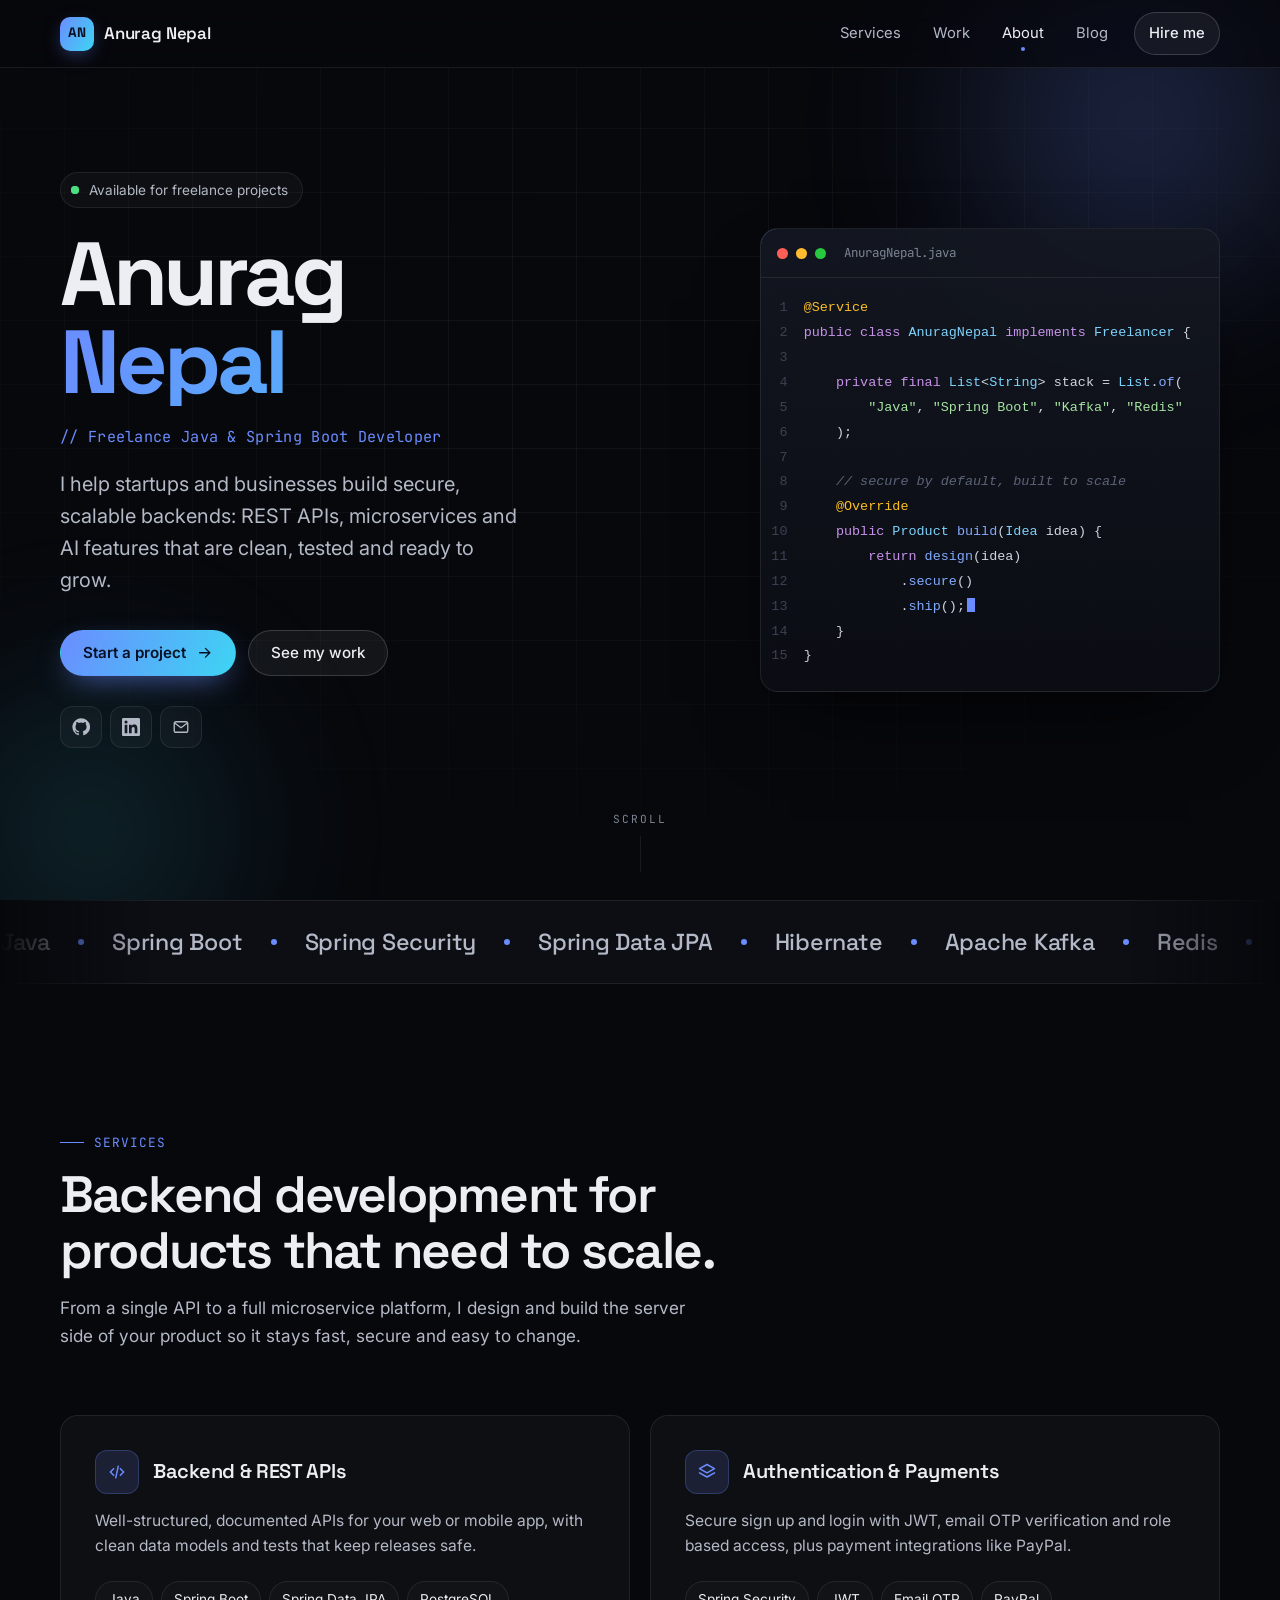
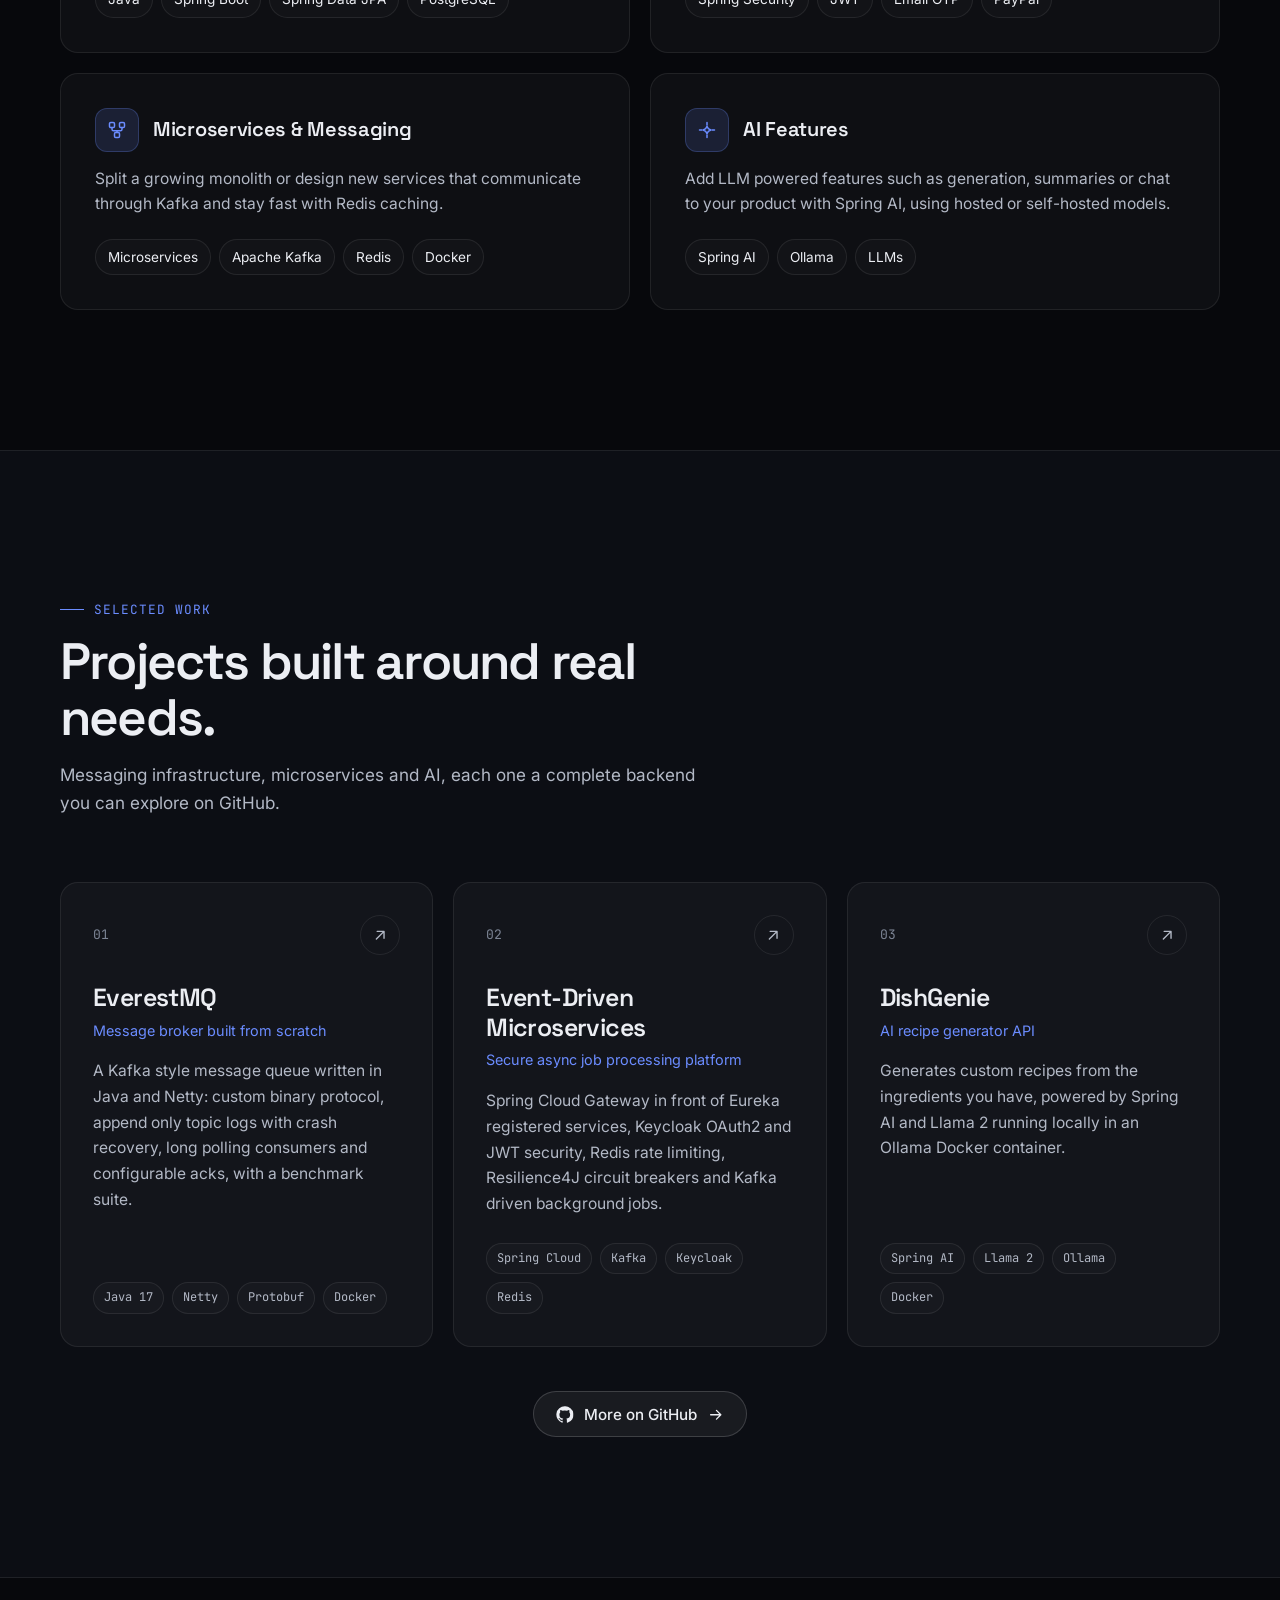
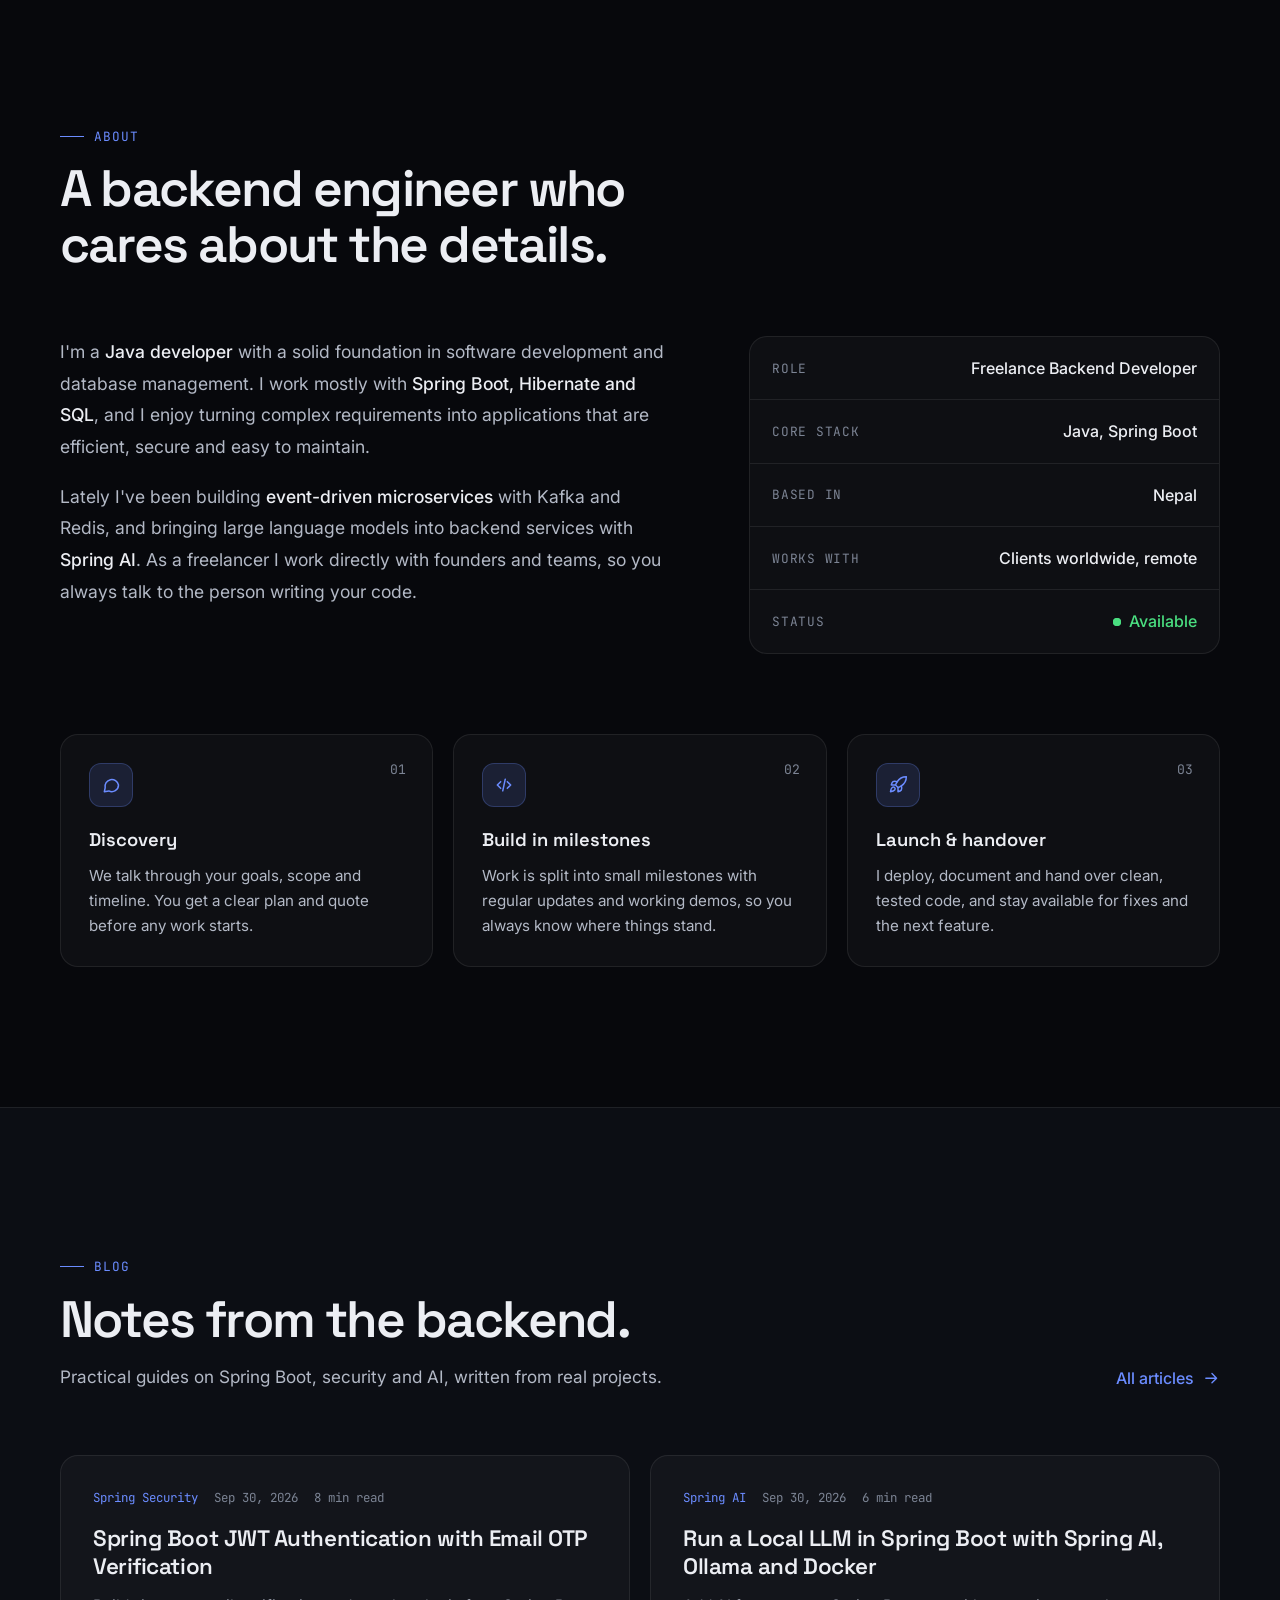
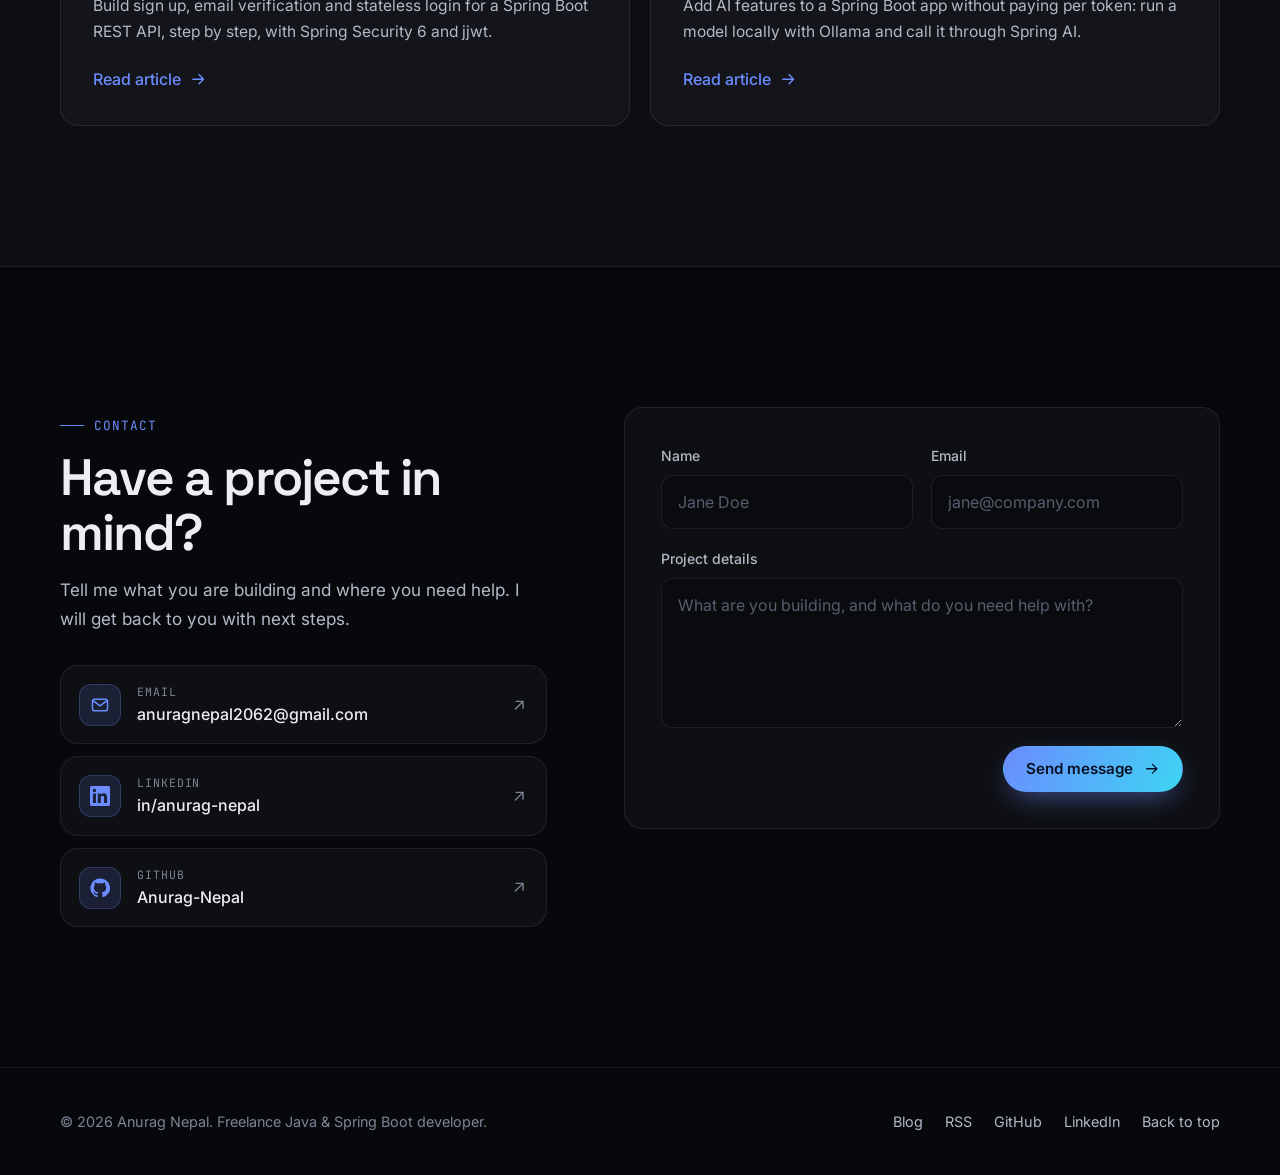
==== commit ba52249d: "Feature EverestMQ and Event-Driven Microservices projects Replace PennyWise and ReadVault cards with" ====
--- a/index.html
+++ b/index.html
@@ -84,6 +84,7 @@
         "knowsAbout": [
           "Java", "Spring Boot", "Spring Security", "Spring Data JPA", "Hibernate", "Spring AI",
           "Apache Kafka", "Redis", "MySQL", "PostgreSQL", "Microservices", "Docker",
+          "Spring Cloud", "Keycloak", "Netty", "Message Queues",
           "REST APIs", "JWT Authentication"
         ],
         "makesOffer": [
@@ -95,17 +96,17 @@
       },
       {
         "@type": "SoftwareSourceCode",
-        "name": "PennyWise Nepal",
-        "description": "Finance tracker REST API with JWT authentication, email OTP verification, expense tracking and period over period reporting.",
-        "codeRepository": "https://github.com/Anurag-Nepal/PennyWiseNepal-RESTAPI",
+        "name": "EverestMQ",
+        "description": "Message broker built from scratch in Java and Netty with a custom binary protocol, append only topic logs, crash recovery, long polling consumers and configurable acknowledgment policies.",
+        "codeRepository": "https://github.com/Anurag-Nepal/EverestMQ",
         "programmingLanguage": "Java",
         "author": { "@id": "https://anuragnepal.com.np/#person" }
       },
       {
         "@type": "SoftwareSourceCode",
-        "name": "ReadVault",
-        "description": "Online ebook store backend with JWT authentication, email verification, PayPal payments and automated ebook delivery.",
-        "codeRepository": "https://github.com/Anurag-Nepal/ReadVault-OnlineBookStore",
+        "name": "Event-Driven Microservices",
+        "description": "Microservices platform with Spring Cloud Gateway, Eureka, Keycloak OAuth2 and JWT, Redis rate limiting, Resilience4J circuit breakers and Kafka based asynchronous job processing.",
+        "codeRepository": "https://github.com/Anurag-Nepal/Event-Driven-Microservices-with-Spring-Cloud-Gateway-and-Kafka",
         "programmingLanguage": "Java",
         "author": { "@id": "https://anuragnepal.com.np/#person" }
       },
@@ -262,7 +263,7 @@
         <header class="section-head reveal">
           <span class="eyebrow">Selected work</span>
           <h2 id="work-title">Projects built around real needs.</h2>
-          <p class="section-sub">Authentication, payments, reporting and AI, each one a complete backend you can explore on GitHub.</p>
+          <p class="section-sub">Messaging infrastructure, microservices and AI, each one a complete backend you can explore on GitHub.</p>
         </header>
         <div class="projects-grid stagger">
           <article class="card project reveal">
@@ -270,11 +271,11 @@
               <span class="project-num">01</span>
               <span class="project-arrow" aria-hidden="true"><svg class="icon"><use href="/assets/icons.svg#arrow-up-right"/></svg></span>
             </div>
-            <h3><a href="https://github.com/Anurag-Nepal/PennyWiseNepal-RESTAPI" target="_blank" rel="noopener">PennyWise Nepal</a></h3>
-            <p class="project-kicker">Finance tracker REST API</p>
-            <p class="project-desc">Secure authentication with JWT and email OTP verification, expense tracking, and reports that compare financial performance across time periods.</p>
+            <h3><a href="https://github.com/Anurag-Nepal/EverestMQ" target="_blank" rel="noopener">EverestMQ</a></h3>
+            <p class="project-kicker">Message broker built from scratch</p>
+            <p class="project-desc">A Kafka style message queue written in Java and Netty: custom binary protocol, append only topic logs with crash recovery, long polling consumers and configurable acks, with a benchmark suite.</p>
             <ul class="chips chips-mono" aria-label="Technologies">
-              <li class="chip">Spring Boot</li><li class="chip">JWT</li><li class="chip">Email OTP</li><li class="chip">REST</li>
+              <li class="chip">Java 17</li><li class="chip">Netty</li><li class="chip">Protobuf</li><li class="chip">Docker</li>
             </ul>
           </article>
           <article class="card project reveal">
@@ -282,11 +283,11 @@
               <span class="project-num">02</span>
               <span class="project-arrow" aria-hidden="true"><svg class="icon"><use href="/assets/icons.svg#arrow-up-right"/></svg></span>
             </div>
-            <h3><a href="https://github.com/Anurag-Nepal/ReadVault-OnlineBookStore" target="_blank" rel="noopener">ReadVault</a></h3>
-            <p class="project-kicker">Online ebook store backend</p>
-            <p class="project-desc">JWT authentication and email verification, PayPal payments, automatic email delivery of purchased books, account management and reporting.</p>
+            <h3><a href="https://github.com/Anurag-Nepal/Event-Driven-Microservices-with-Spring-Cloud-Gateway-and-Kafka" target="_blank" rel="noopener">Event-Driven Microservices</a></h3>
+            <p class="project-kicker">Secure async job processing platform</p>
+            <p class="project-desc">Spring Cloud Gateway in front of Eureka registered services, Keycloak OAuth2 and JWT security, Redis rate limiting, Resilience4J circuit breakers and Kafka driven background jobs.</p>
             <ul class="chips chips-mono" aria-label="Technologies">
-              <li class="chip">Spring Boot</li><li class="chip">PayPal</li><li class="chip">JWT</li><li class="chip">Mail</li>
+              <li class="chip">Spring Cloud</li><li class="chip">Kafka</li><li class="chip">Keycloak</li><li class="chip">Redis</li>
             </ul>
           </article>
           <article class="card project reveal">
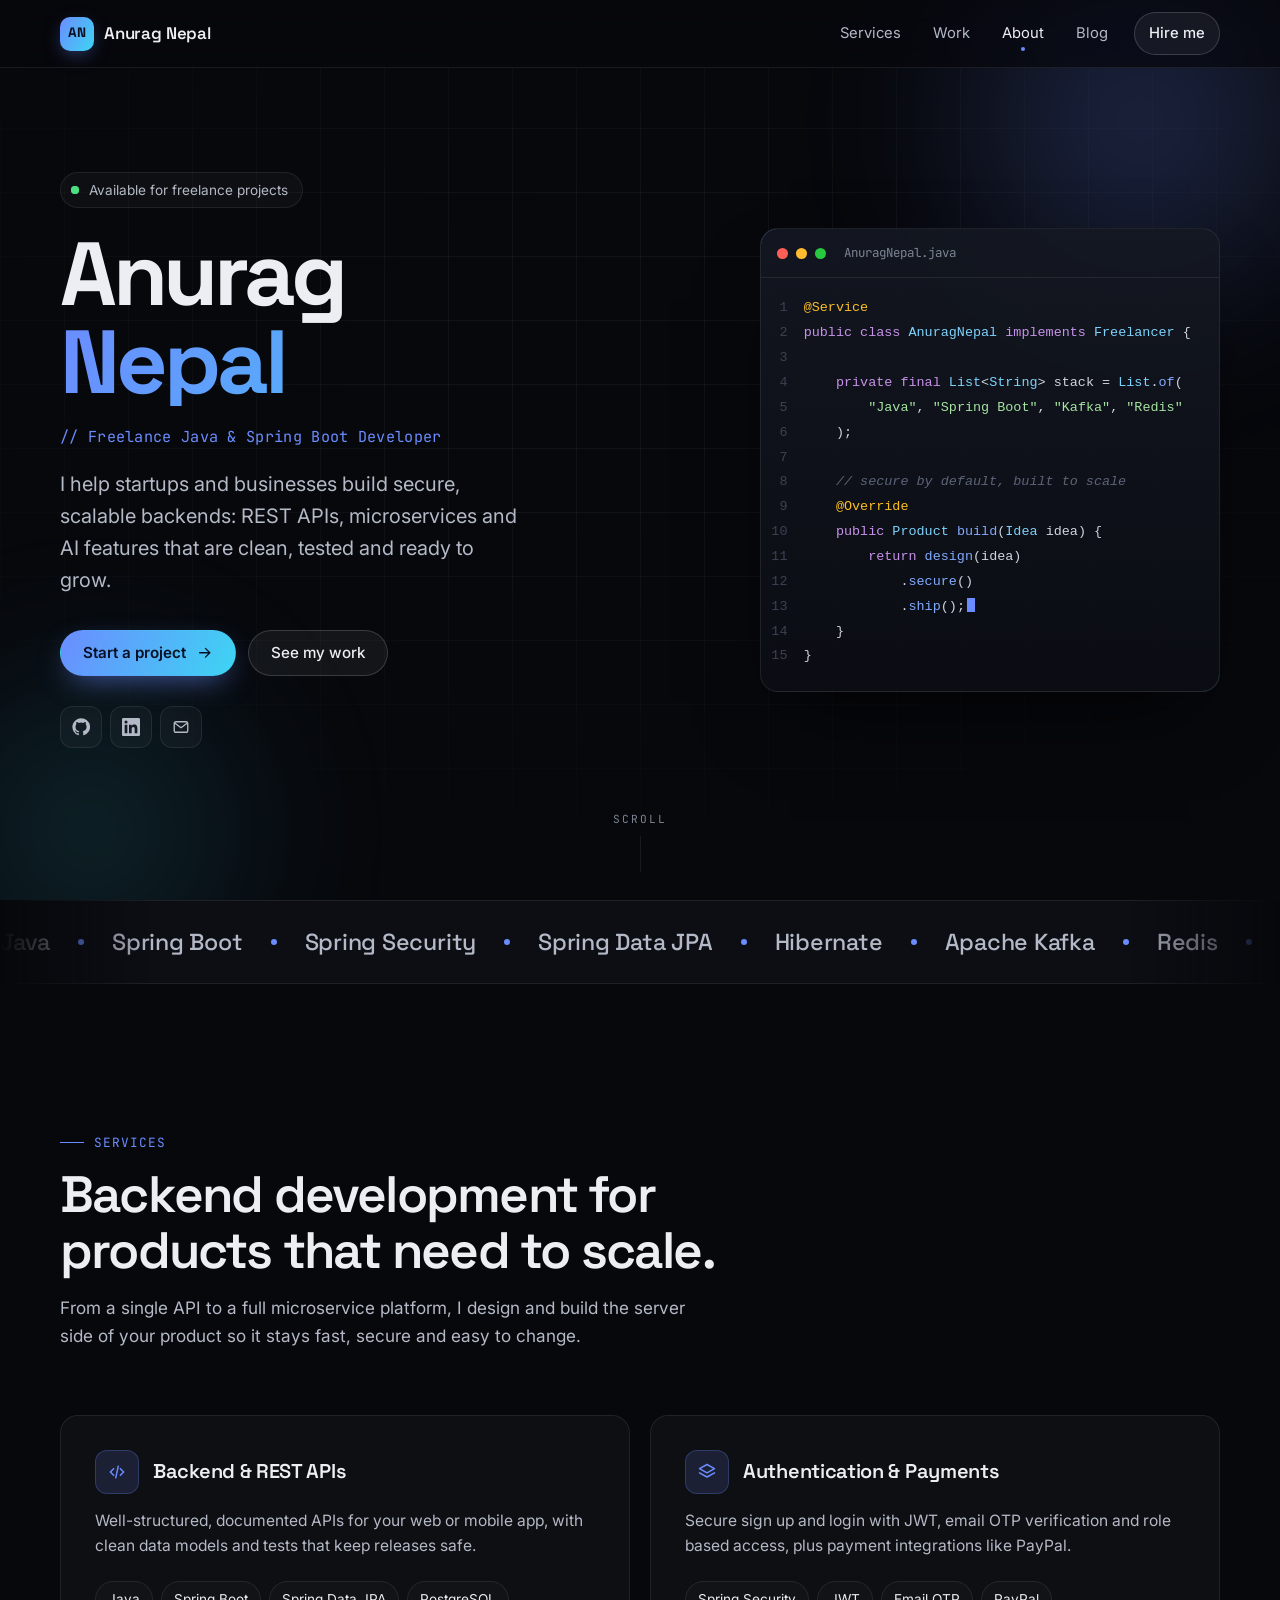
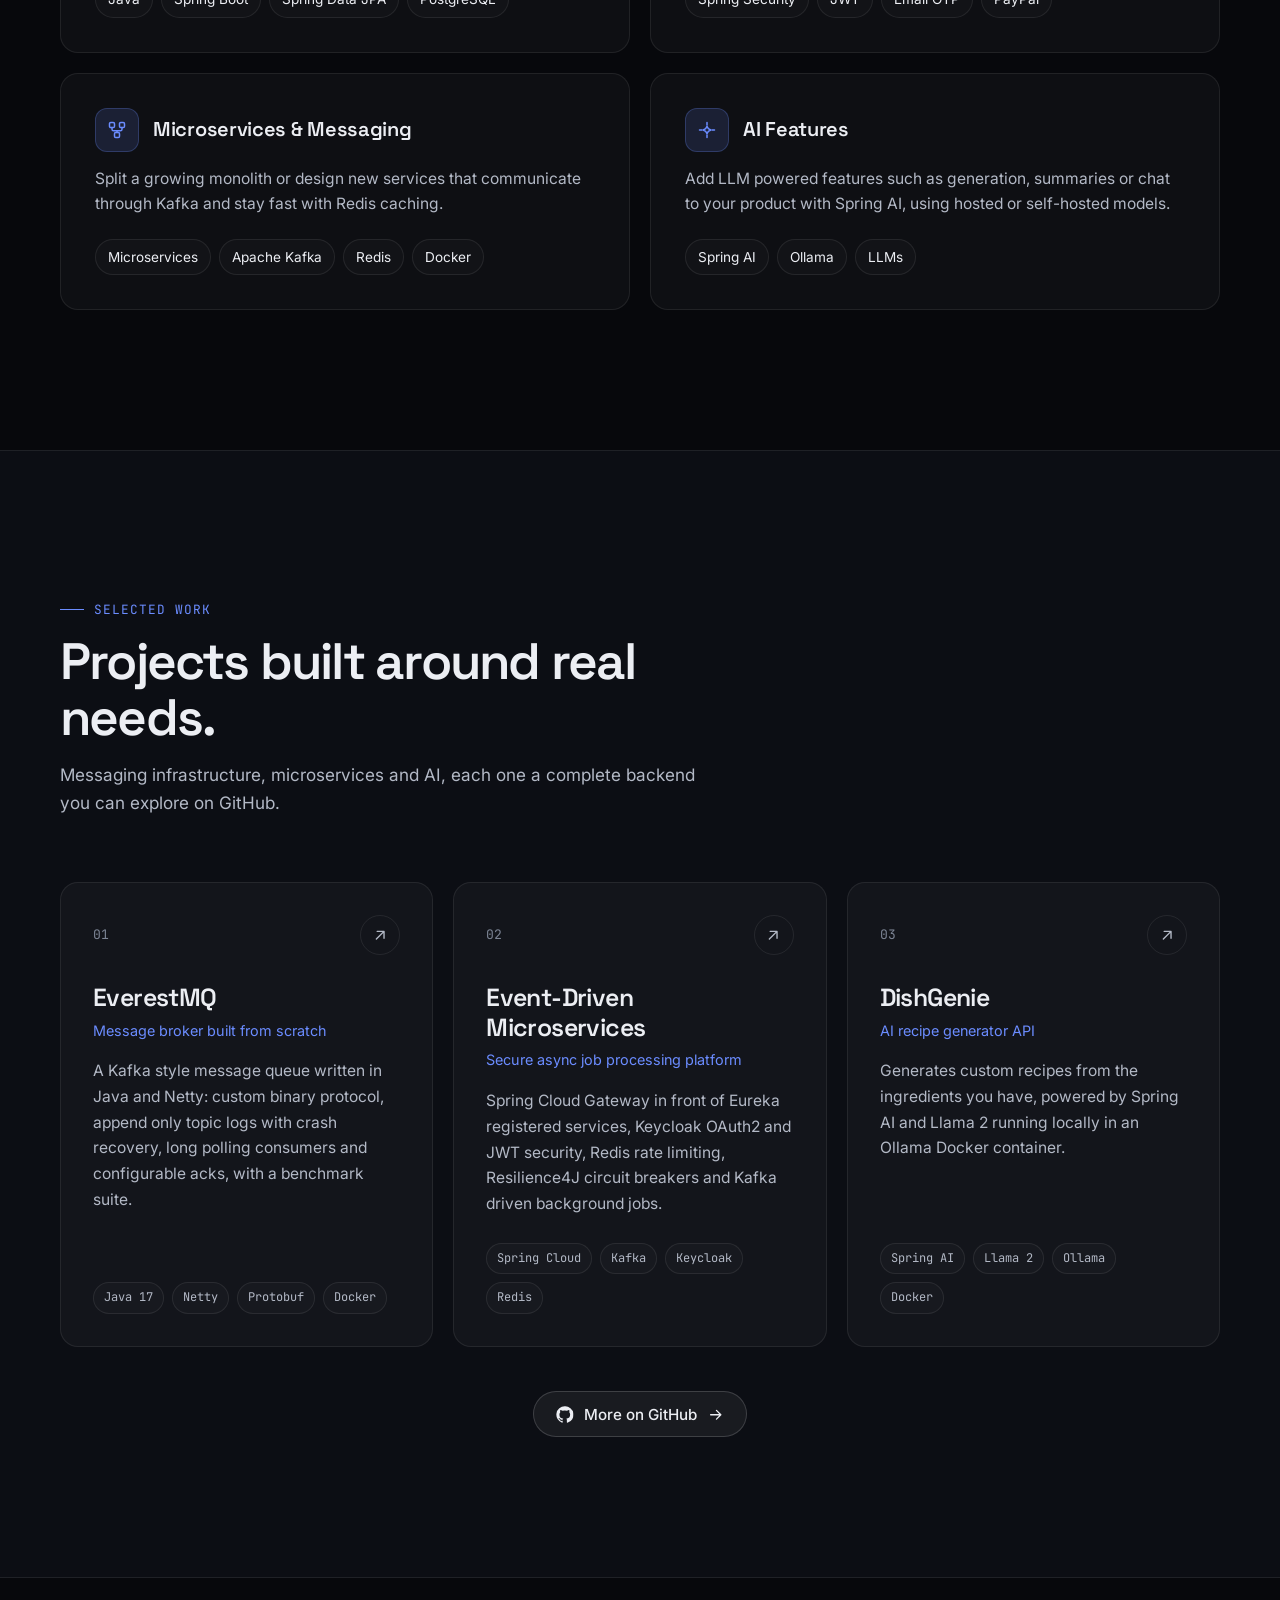
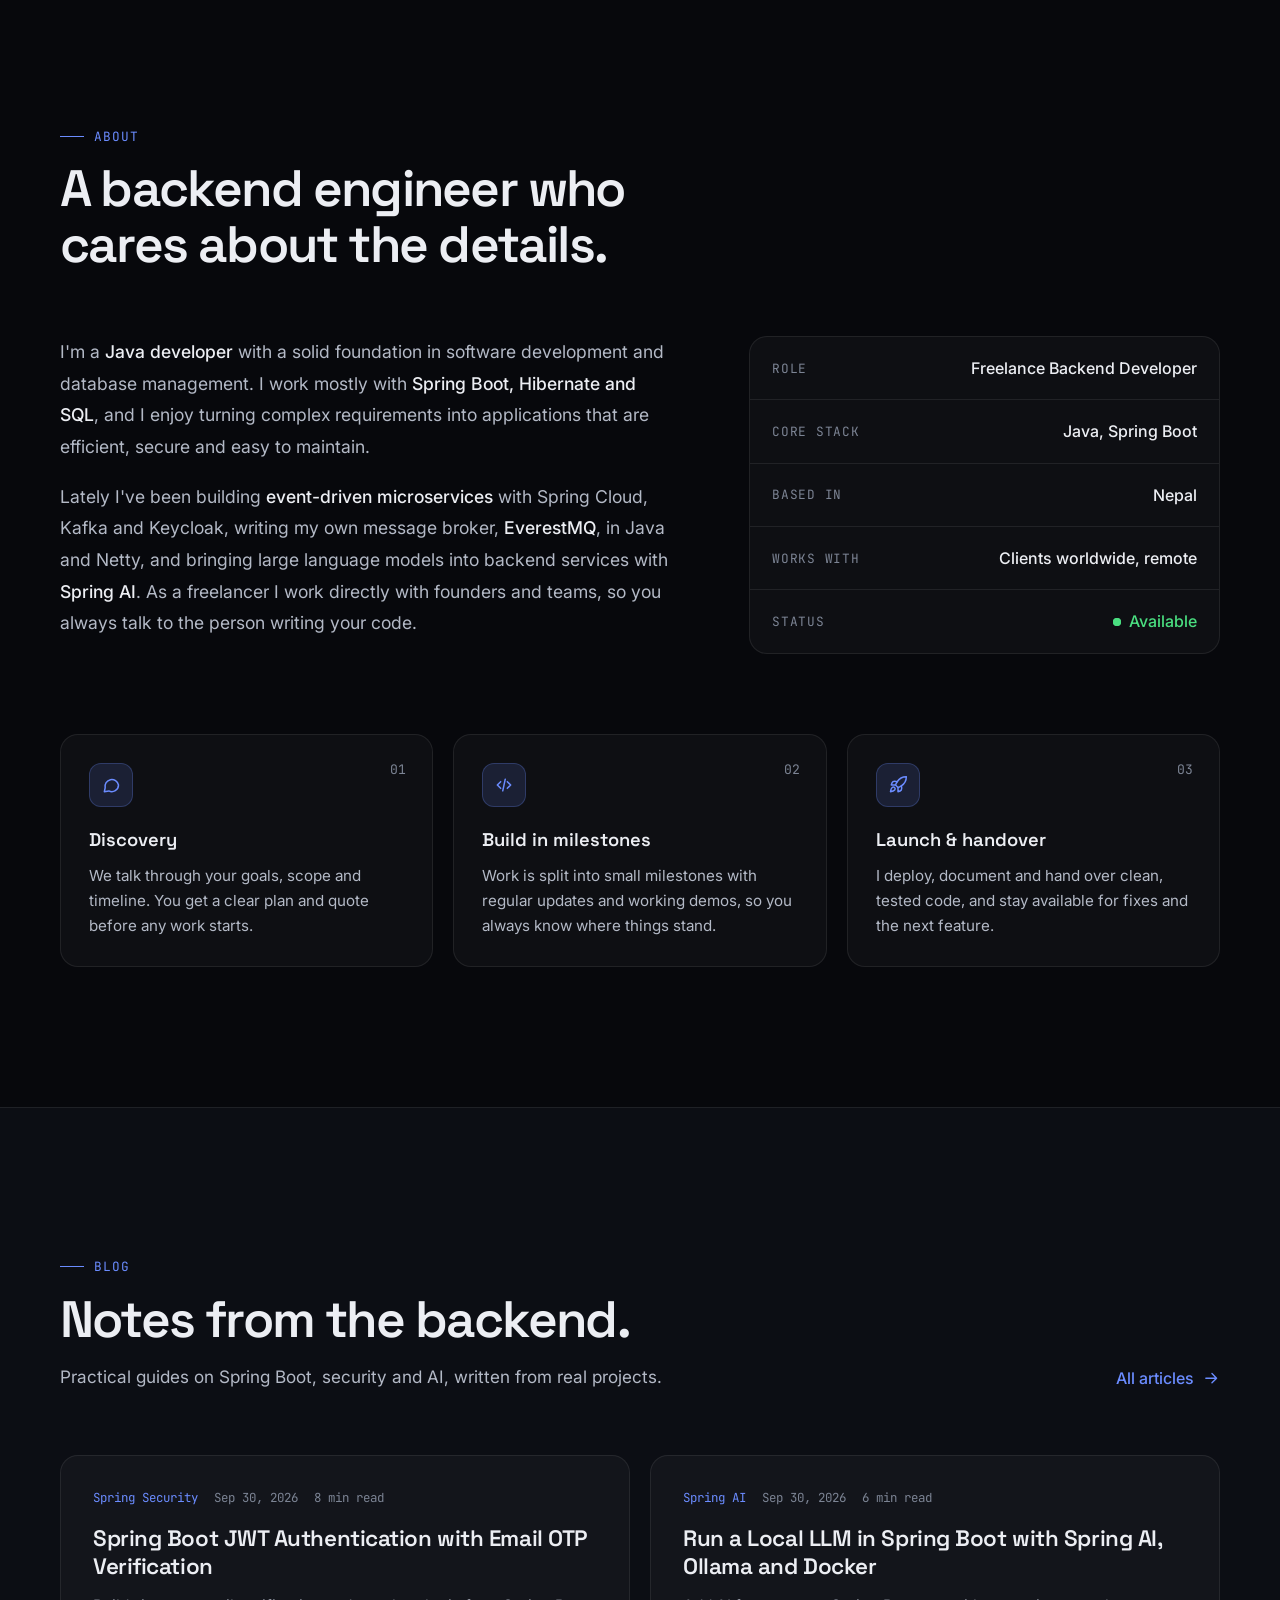
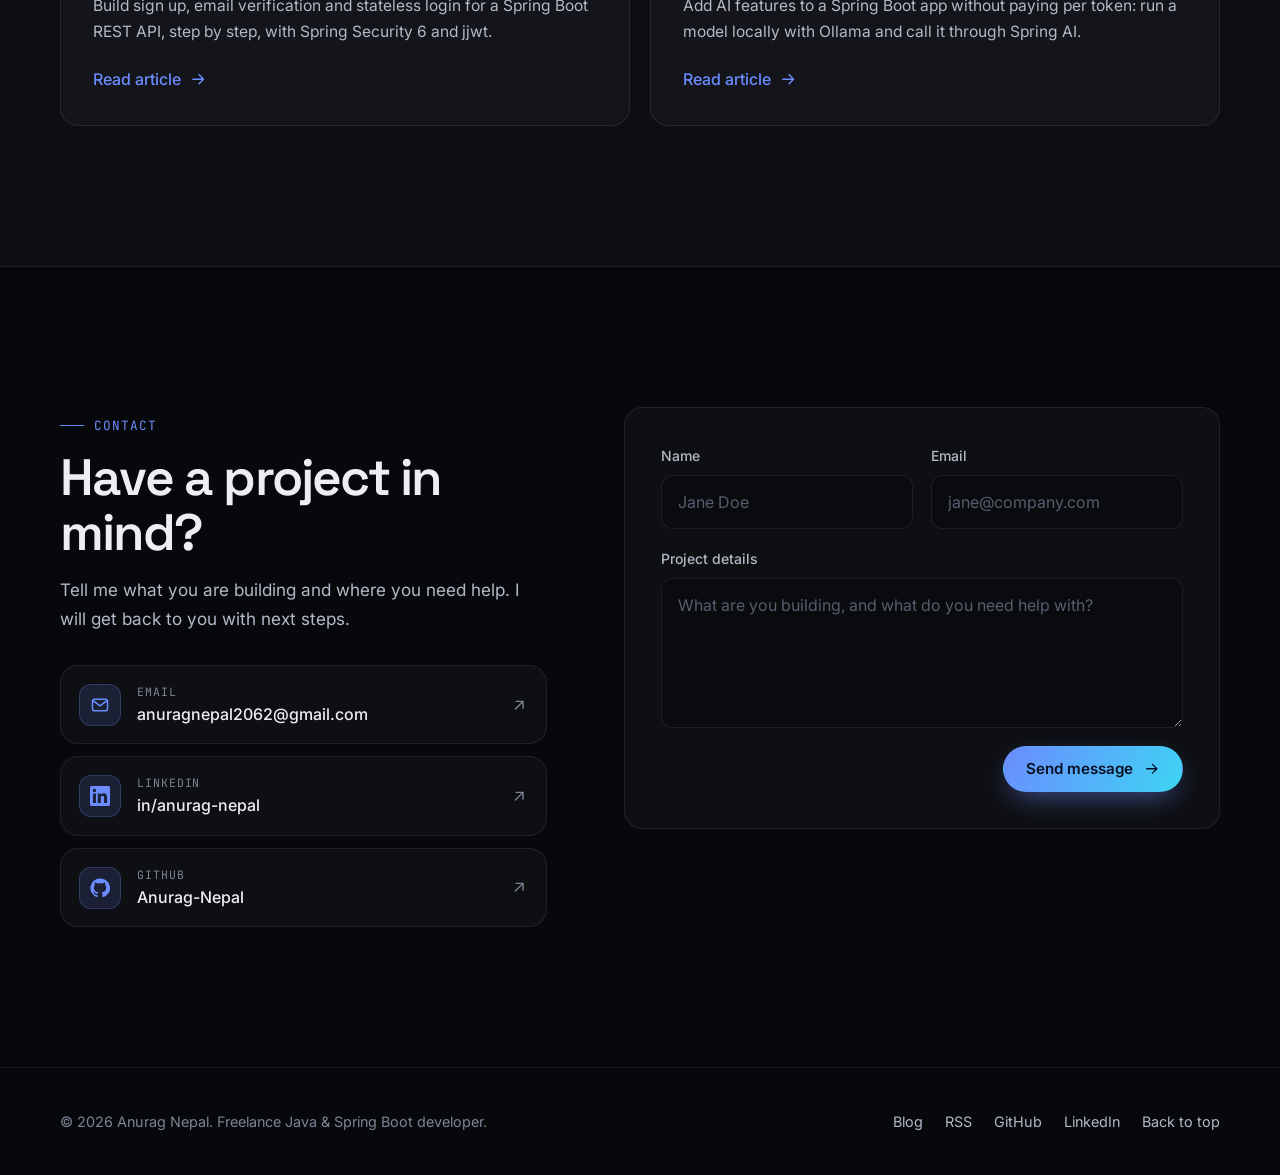
==== commit 48f6cf86: "Mention EverestMQ and Spring Cloud work in about and llms.txt Co-Authored-By: Claude Opus 5.5 (1M co" ====
--- a/index.html
+++ b/index.html
@@ -322,7 +322,7 @@
         <div class="about-grid">
           <div class="about-copy reveal">
             <p>I'm a <strong>Java developer</strong> with a solid foundation in software development and database management. I work mostly with <strong>Spring Boot, Hibernate and SQL</strong>, and I enjoy turning complex requirements into applications that are efficient, secure and easy to maintain.</p>
-            <p>Lately I've been building <strong>event-driven microservices</strong> with Kafka and Redis, and bringing large language models into backend services with <strong>Spring AI</strong>. As a freelancer I work directly with founders and teams, so you always talk to the person writing your code.</p>
+            <p>Lately I've been building <strong>event-driven microservices</strong> with Spring Cloud, Kafka and Keycloak, writing my own message broker, <strong>EverestMQ</strong>, in Java and Netty, and bringing large language models into backend services with <strong>Spring AI</strong>. As a freelancer I work directly with founders and teams, so you always talk to the person writing your code.</p>
           </div>
           <ul class="facts reveal" aria-label="Quick facts">
             <li><span class="k">Role</span><span class="v">Freelance Backend Developer</span></li>
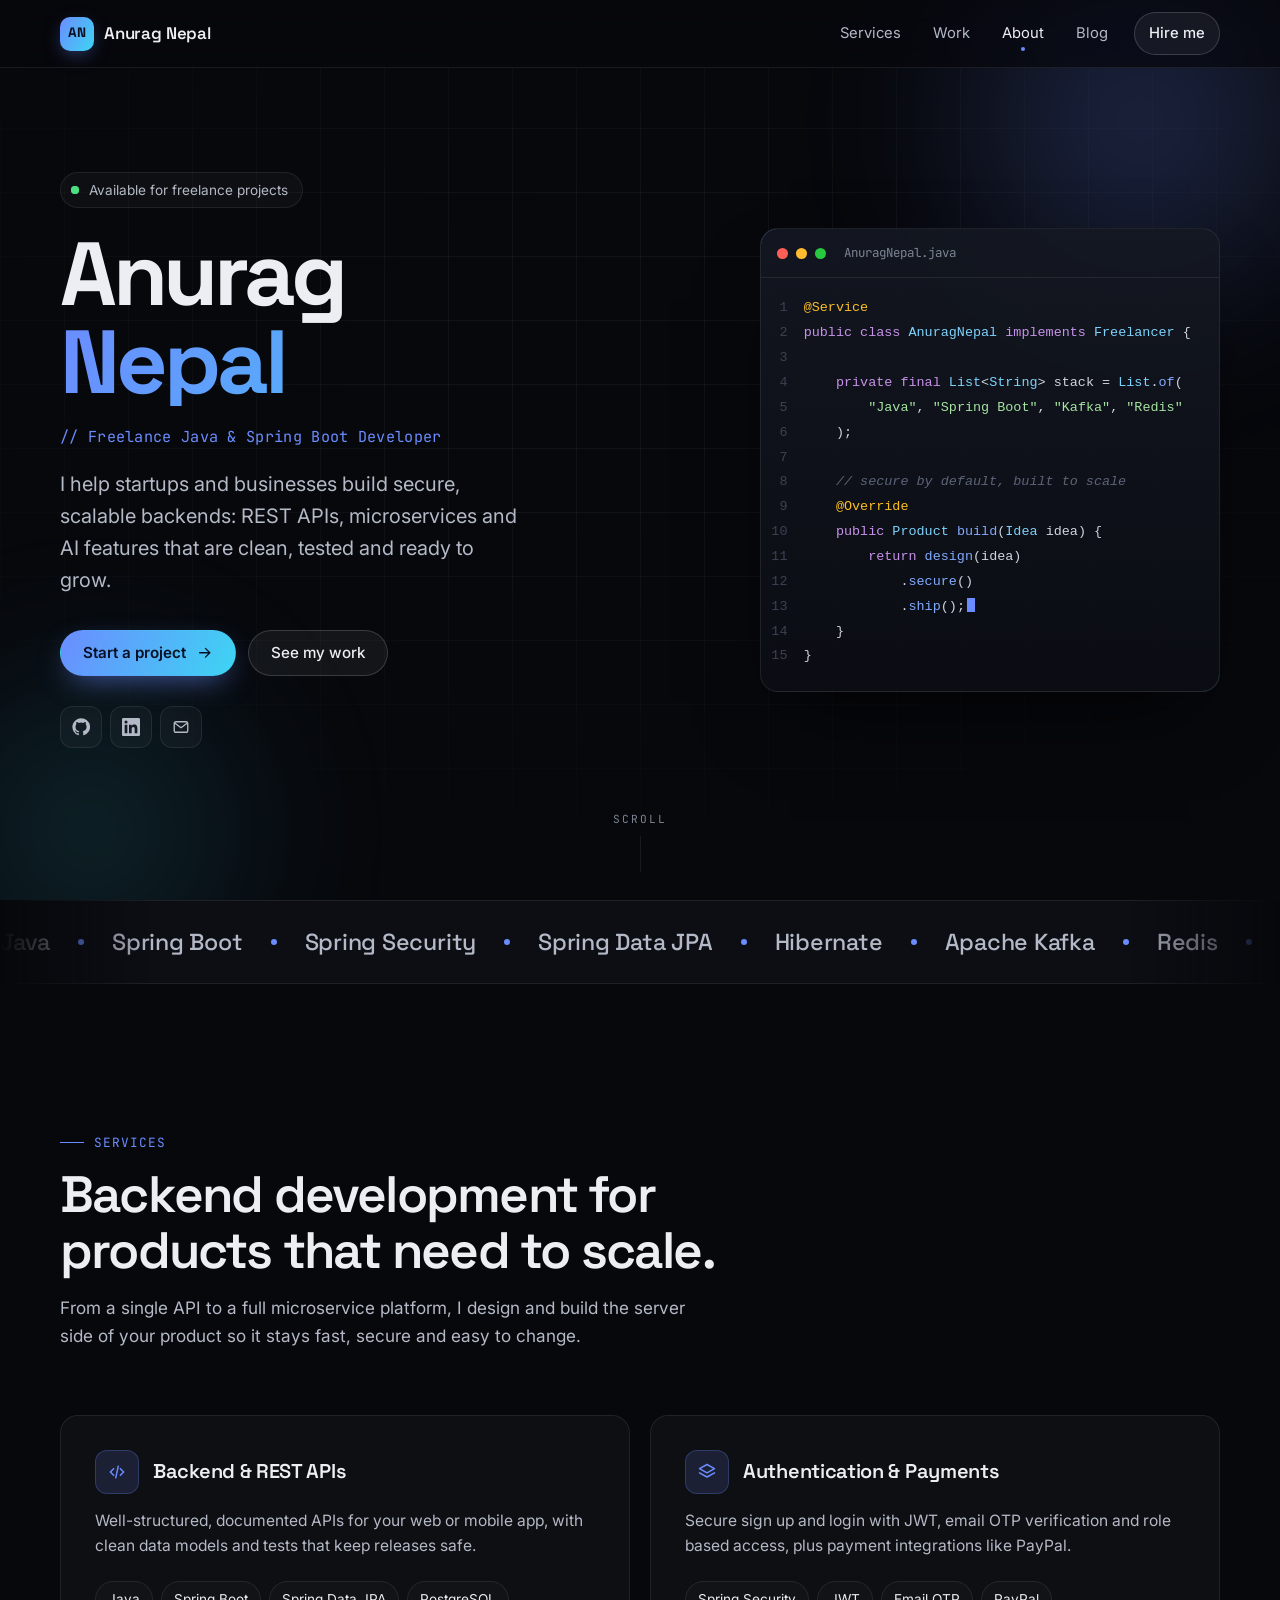
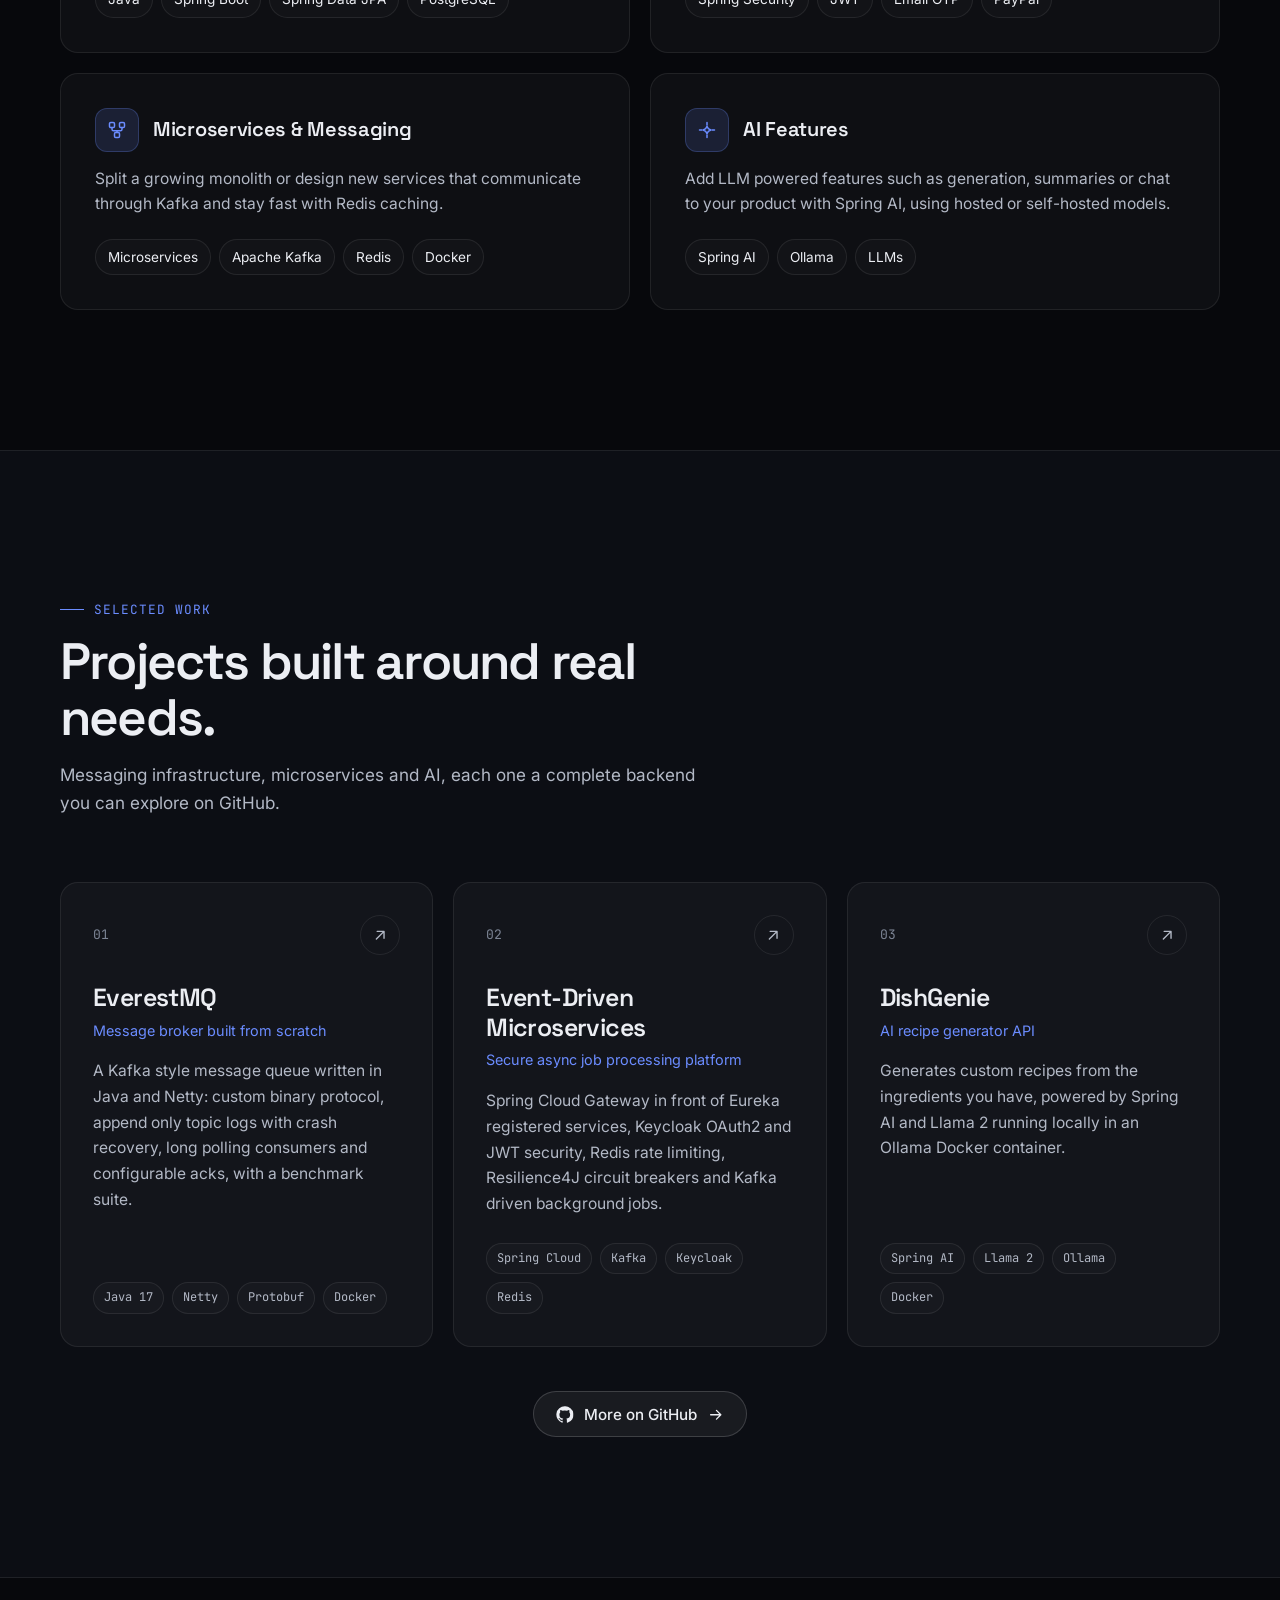
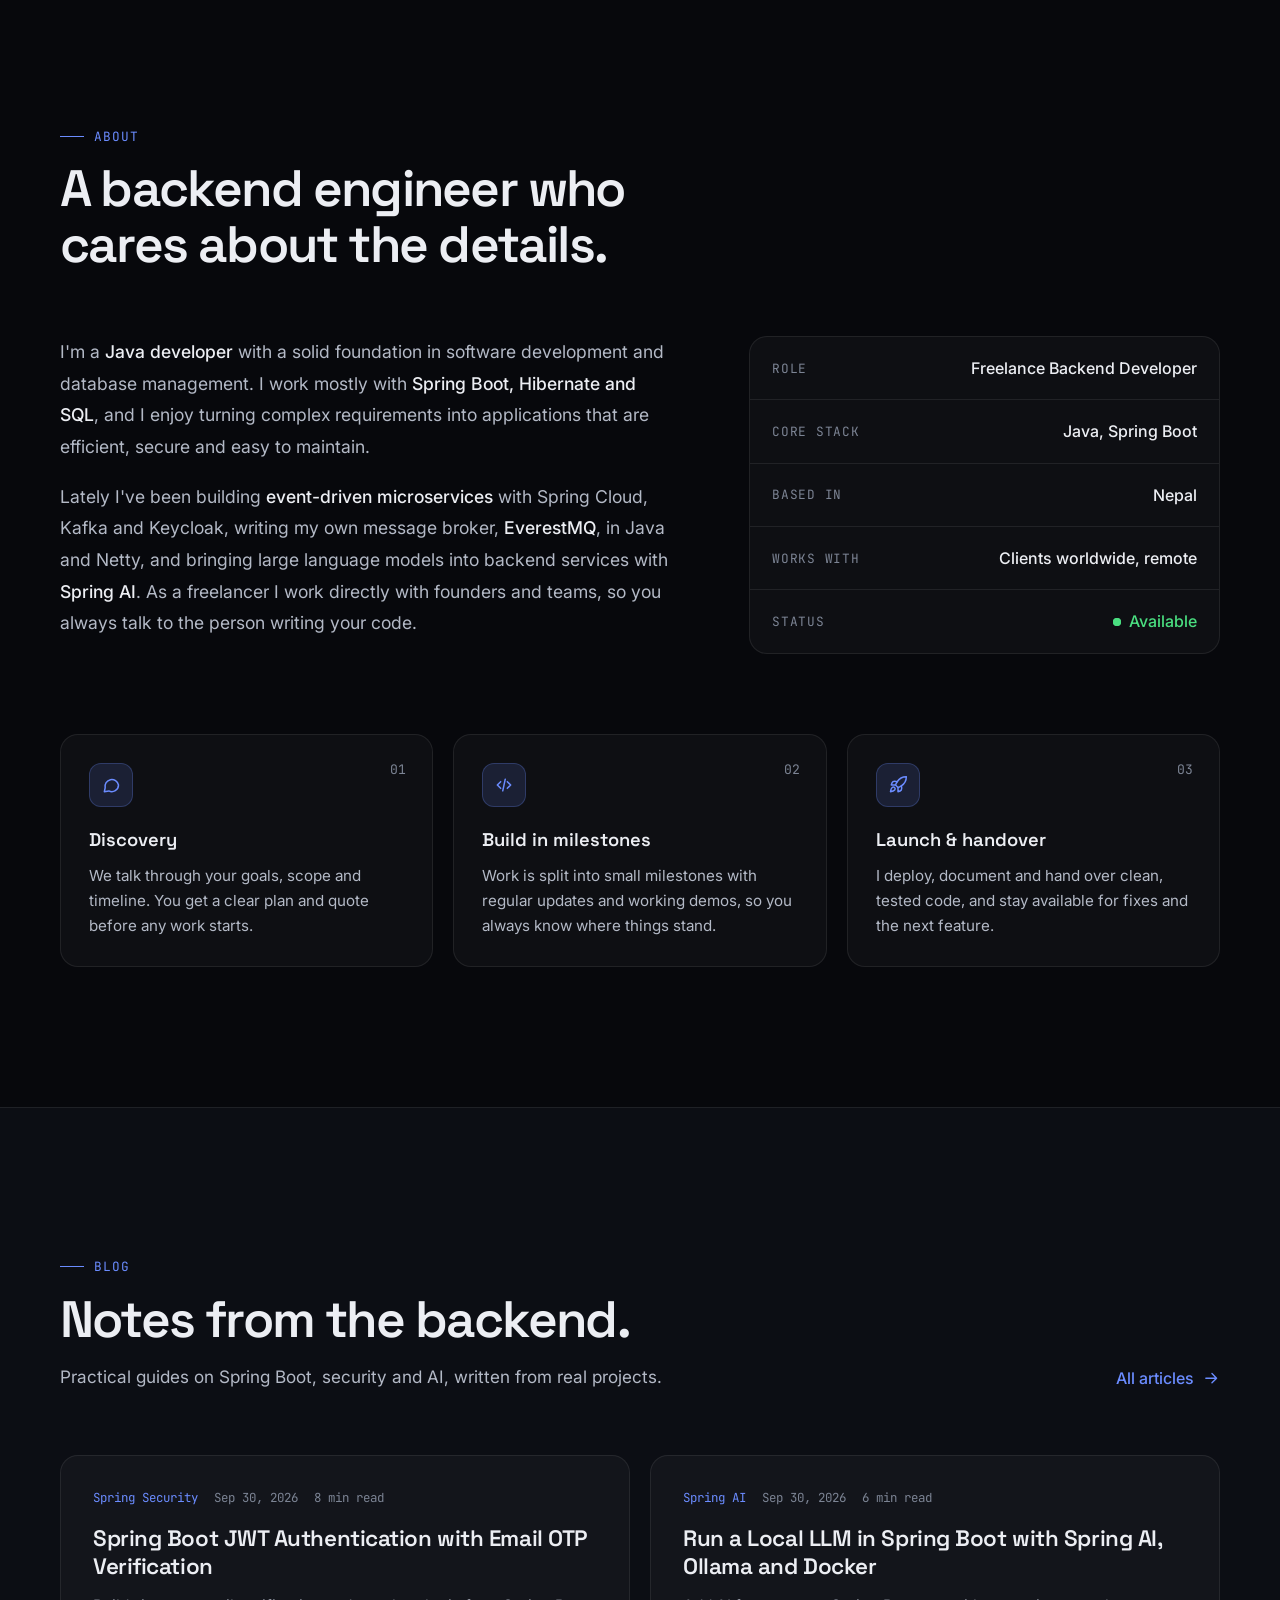
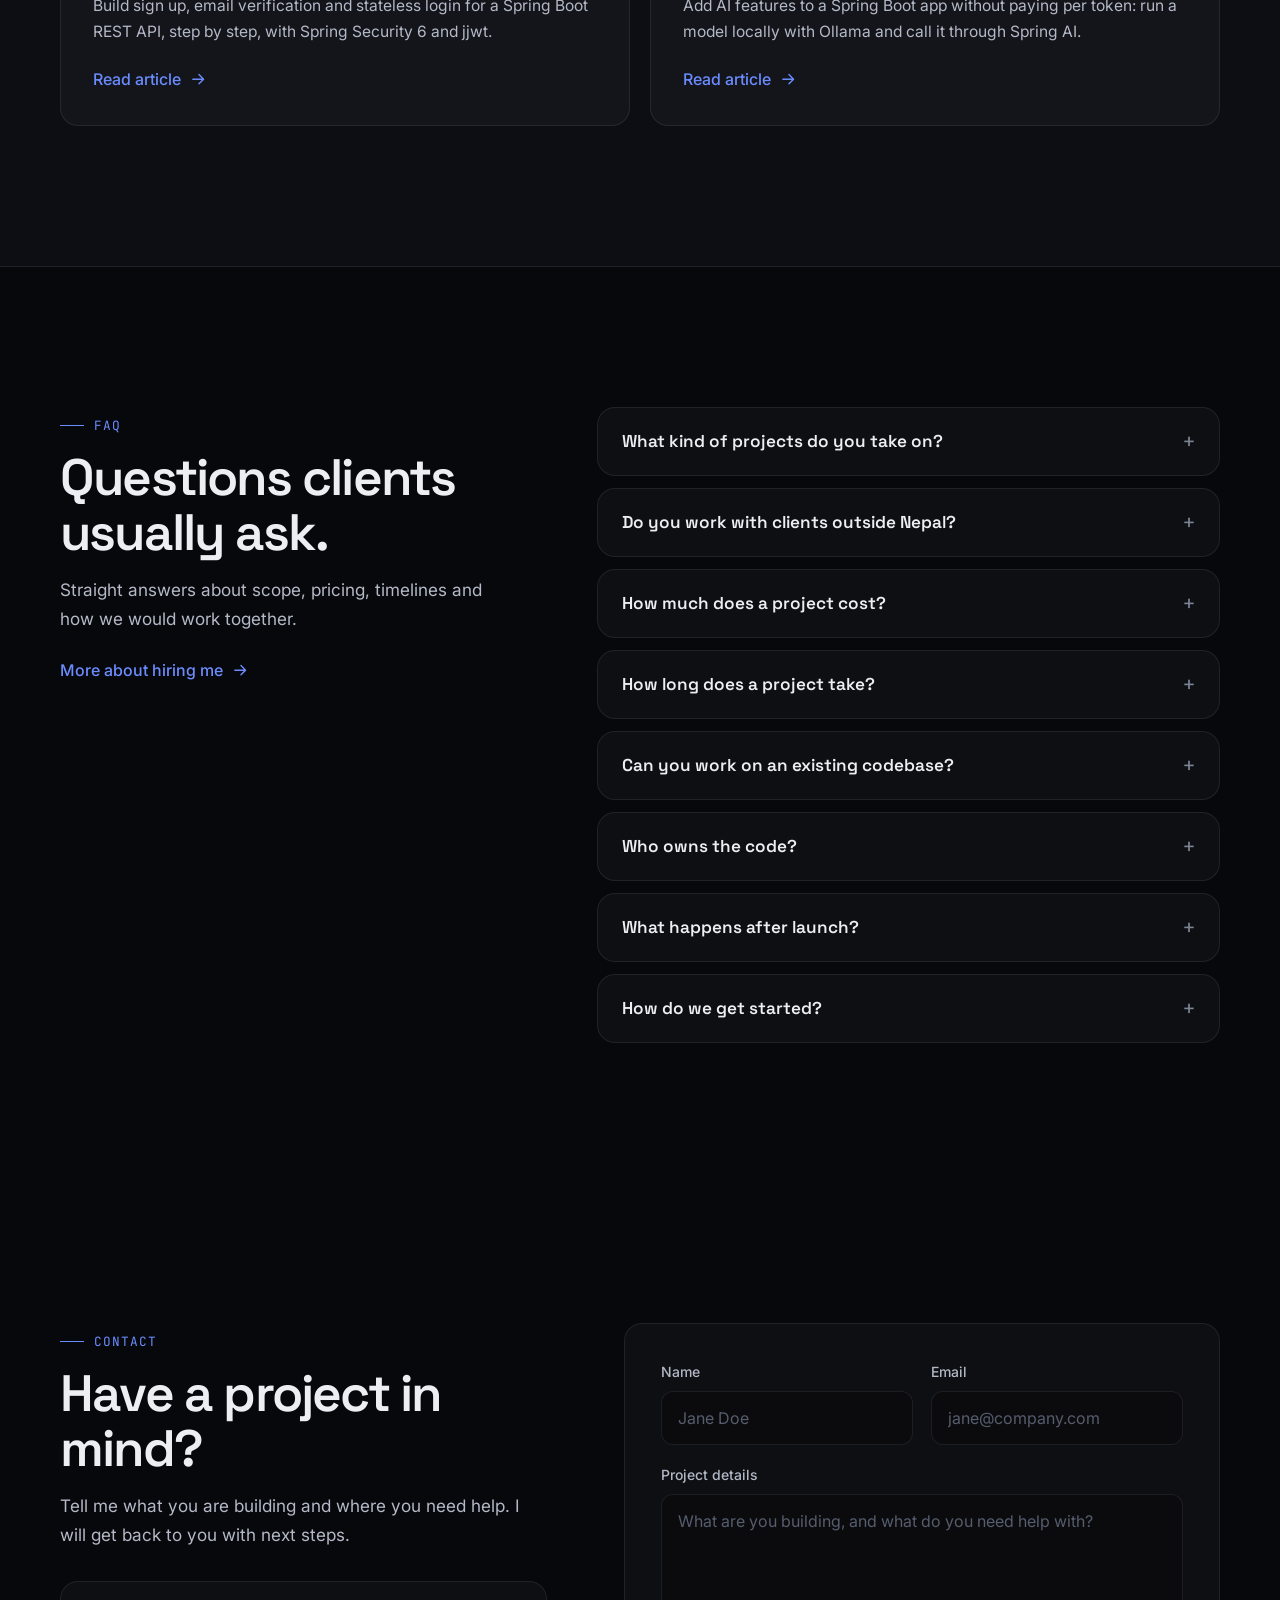
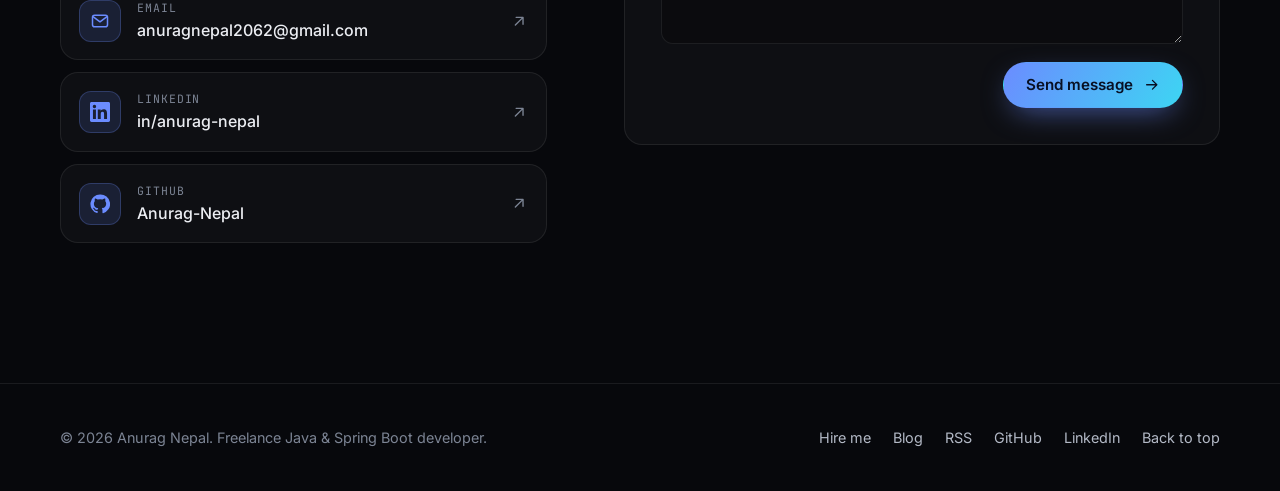
==== commit 975b2bdc: "Add homepage FAQ and dedicated hire page Add an FAQ section to the homepage with FAQPage schema, and" ====
--- a/index.html
+++ b/index.html
@@ -95,6 +95,20 @@
         ]
       },
       {
+        "@type": "FAQPage",
+        "@id": "https://anuragnepal.com.np/#faq",
+        "mainEntity": [
+          { "@type": "Question", "name": "What kind of projects do you take on?", "acceptedAnswer": { "@type": "Answer", "text": "Backend work in Java and Spring Boot: new REST APIs, features for an existing Spring app, authentication and payments, microservices with Kafka, and AI features with Spring AI. I focus on the server side and work alongside your frontend developer or team." } },
+          { "@type": "Question", "name": "Do you work with clients outside Nepal?", "acceptedAnswer": { "@type": "Answer", "text": "Yes. I work remotely with clients worldwide and communicate in English over email, chat and video calls. We agree on a regular time for calls that suits your time zone." } },
+          { "@type": "Question", "name": "How much does a project cost?", "acceptedAnswer": { "@type": "Answer", "text": "It depends on the scope. After a short discovery call I send a written quote with a fixed price for each milestone, so you know the cost before any work starts. For ongoing work I can also bill hourly." } },
+          { "@type": "Question", "name": "How long does a project take?", "acceptedAnswer": { "@type": "Answer", "text": "Your quote includes a timeline for each milestone. Work is delivered in small steps with working demos along the way, so you see progress every week instead of waiting until the end." } },
+          { "@type": "Question", "name": "Can you work on an existing codebase?", "acceptedAnswer": { "@type": "Answer", "text": "Yes. I start by running your project locally and reading through the code, then make small, tested changes so nothing that already works breaks." } },
+          { "@type": "Question", "name": "Who owns the code?", "acceptedAnswer": { "@type": "Answer", "text": "You do. The code lives in your repository, and you own all of it once the work is paid for. You also get documentation so any developer can pick it up later." } },
+          { "@type": "Question", "name": "What happens after launch?", "acceptedAnswer": { "@type": "Answer", "text": "I stay available for bug fixes, small changes and the next feature. Many projects continue as ongoing work once the first version is live." } },
+          { "@type": "Question", "name": "How do we get started?", "acceptedAnswer": { "@type": "Answer", "text": "Send a message through the contact form or email me with what you are building and where you need help. I will reply with a few questions and a time for a short call." } }
+        ]
+      },
+      {
         "@type": "SoftwareSourceCode",
         "name": "EverestMQ",
         "description": "Message broker built from scratch in Java and Netty with a custom binary protocol, append only topic logs, crash recovery, long polling consumers and configurable acknowledgment policies.",
@@ -141,7 +155,7 @@
           <li><a href="#work" data-section="work">Work</a></li>
           <li><a href="#about" data-section="about">About</a></li>
           <li><a href="/blog/">Blog</a></li>
-          <li class="nav-cta"><a class="btn btn-sm" href="#contact">Hire me</a></li>
+          <li class="nav-cta"><a class="btn btn-sm" href="/hire-spring-boot-developer/">Hire me</a></li>
         </ul>
       </div>
     </nav>
@@ -384,6 +398,51 @@
             <p>Add AI features to a Spring Boot app without paying per token: run a model locally with Ollama and call it through Spring AI.</p>
             <span class="link-arrow">Read article <svg class="icon" aria-hidden="true"><use href="/assets/icons.svg#arrow"/></svg></span>
           </article>
+        </div>
+      </div>
+    </section>
+
+    <section class="section" id="faq" aria-labelledby="faq-title">
+      <div class="container faq-grid">
+        <header class="section-head reveal">
+          <span class="eyebrow">FAQ</span>
+          <h2 id="faq-title">Questions clients usually ask.</h2>
+          <p class="section-sub">Straight answers about scope, pricing, timelines and how we would work together.</p>
+          <a class="link-arrow" href="/hire-spring-boot-developer/">More about hiring me <svg class="icon" aria-hidden="true"><use href="/assets/icons.svg#arrow"/></svg></a>
+        </header>
+        <div class="faq-list reveal">
+          <details class="card card-static faq-item">
+            <summary>What kind of projects do you take on?</summary>
+            <p>Backend work in Java and Spring Boot: new REST APIs, features for an existing Spring app, authentication and payments, microservices with Kafka, and AI features with Spring AI. I focus on the server side and work alongside your frontend developer or team.</p>
+          </details>
+          <details class="card card-static faq-item">
+            <summary>Do you work with clients outside Nepal?</summary>
+            <p>Yes. I work remotely with clients worldwide and communicate in English over email, chat and video calls. We agree on a regular time for calls that suits your time zone.</p>
+          </details>
+          <details class="card card-static faq-item">
+            <summary>How much does a project cost?</summary>
+            <p>It depends on the scope. After a short discovery call I send a written quote with a fixed price for each milestone, so you know the cost before any work starts. For ongoing work I can also bill hourly.</p>
+          </details>
+          <details class="card card-static faq-item">
+            <summary>How long does a project take?</summary>
+            <p>Your quote includes a timeline for each milestone. Work is delivered in small steps with working demos along the way, so you see progress every week instead of waiting until the end.</p>
+          </details>
+          <details class="card card-static faq-item">
+            <summary>Can you work on an existing codebase?</summary>
+            <p>Yes. I start by running your project locally and reading through the code, then make small, tested changes so nothing that already works breaks.</p>
+          </details>
+          <details class="card card-static faq-item">
+            <summary>Who owns the code?</summary>
+            <p>You do. The code lives in your repository, and you own all of it once the work is paid for. You also get documentation so any developer can pick it up later.</p>
+          </details>
+          <details class="card card-static faq-item">
+            <summary>What happens after launch?</summary>
+            <p>I stay available for bug fixes, small changes and the next feature. Many projects continue as ongoing work once the first version is live.</p>
+          </details>
+          <details class="card card-static faq-item">
+            <summary>How do we get started?</summary>
+            <p>Send a message through the contact form or email me with what you are building and where you need help. I will reply with a few questions and a time for a short call.</p>
+          </details>
         </div>
       </div>
     </section>
@@ -459,6 +518,7 @@
     <div class="container footer-inner">
       <p>&copy; <span id="year">2026</span> Anurag Nepal. Freelance Java &amp; Spring Boot developer.</p>
       <ul class="footer-links">
+        <li><a href="/hire-spring-boot-developer/">Hire me</a></li>
         <li><a href="/blog/">Blog</a></li>
         <li><a href="/feed.xml">RSS</a></li>
         <li><a href="https://github.com/Anurag-Nepal" target="_blank" rel="noopener">GitHub</a></li>
--- a/assets/css/main.css
+++ b/assets/css/main.css
@@ -888,6 +888,46 @@
 .footer-links a { color: var(--text-2); font-size: 0.9rem; transition: color 0.25s; }
 .footer-links a:hover { color: var(--text); }
 
+/* ---------- FAQ ---------- */
+
+.faq-grid {
+  display: grid;
+  grid-template-columns: minmax(0, 0.85fr) minmax(0, 1.15fr);
+  align-items: start;
+  gap: clamp(32px, 6vw, 80px);
+}
+.faq-grid .section-head { position: sticky; top: calc(var(--header-h) + 32px); margin-bottom: 0; }
+.faq-grid .link-arrow { margin-top: 24px; }
+.faq-list { display: grid; gap: 12px; }
+.faq-item { transition: border-color 0.4s var(--ease); }
+.faq-item[open] { border-color: var(--border-strong); }
+.faq-item summary {
+  display: flex;
+  align-items: center;
+  justify-content: space-between;
+  gap: 16px;
+  padding: 20px 24px;
+  border-radius: inherit;
+  font-family: var(--font-display);
+  font-size: 1.075rem;
+  font-weight: 600;
+  line-height: 1.35;
+  list-style: none;
+  cursor: pointer;
+}
+.faq-item summary::-webkit-details-marker { display: none; }
+.faq-item summary::after {
+  content: "+";
+  flex-shrink: 0;
+  color: var(--muted);
+  font-family: var(--font-mono);
+  font-size: 1.25rem;
+  font-weight: 400;
+  transition: transform 0.35s var(--ease), color 0.35s var(--ease);
+}
+.faq-item[open] summary::after { color: var(--accent); transform: rotate(45deg); }
+.faq-item p { padding: 0 24px 22px; color: var(--text-2); font-size: 0.975rem; }
+
 /* ---------- Inner pages (blog) ---------- */
 
 .page-hero {
@@ -1045,7 +1085,8 @@
 }
 
 @media (max-width: 900px) {
-  .hero-inner, .about-grid, .contact-grid { grid-template-columns: 1fr; }
+  .hero-inner, .about-grid, .contact-grid, .faq-grid { grid-template-columns: 1fr; }
+  .faq-grid .section-head { position: static; }
   .hero { min-height: auto; padding-bottom: 72px; }
   .hero-visual { max-width: 560px; }
   .scroll-cue { display: none; }
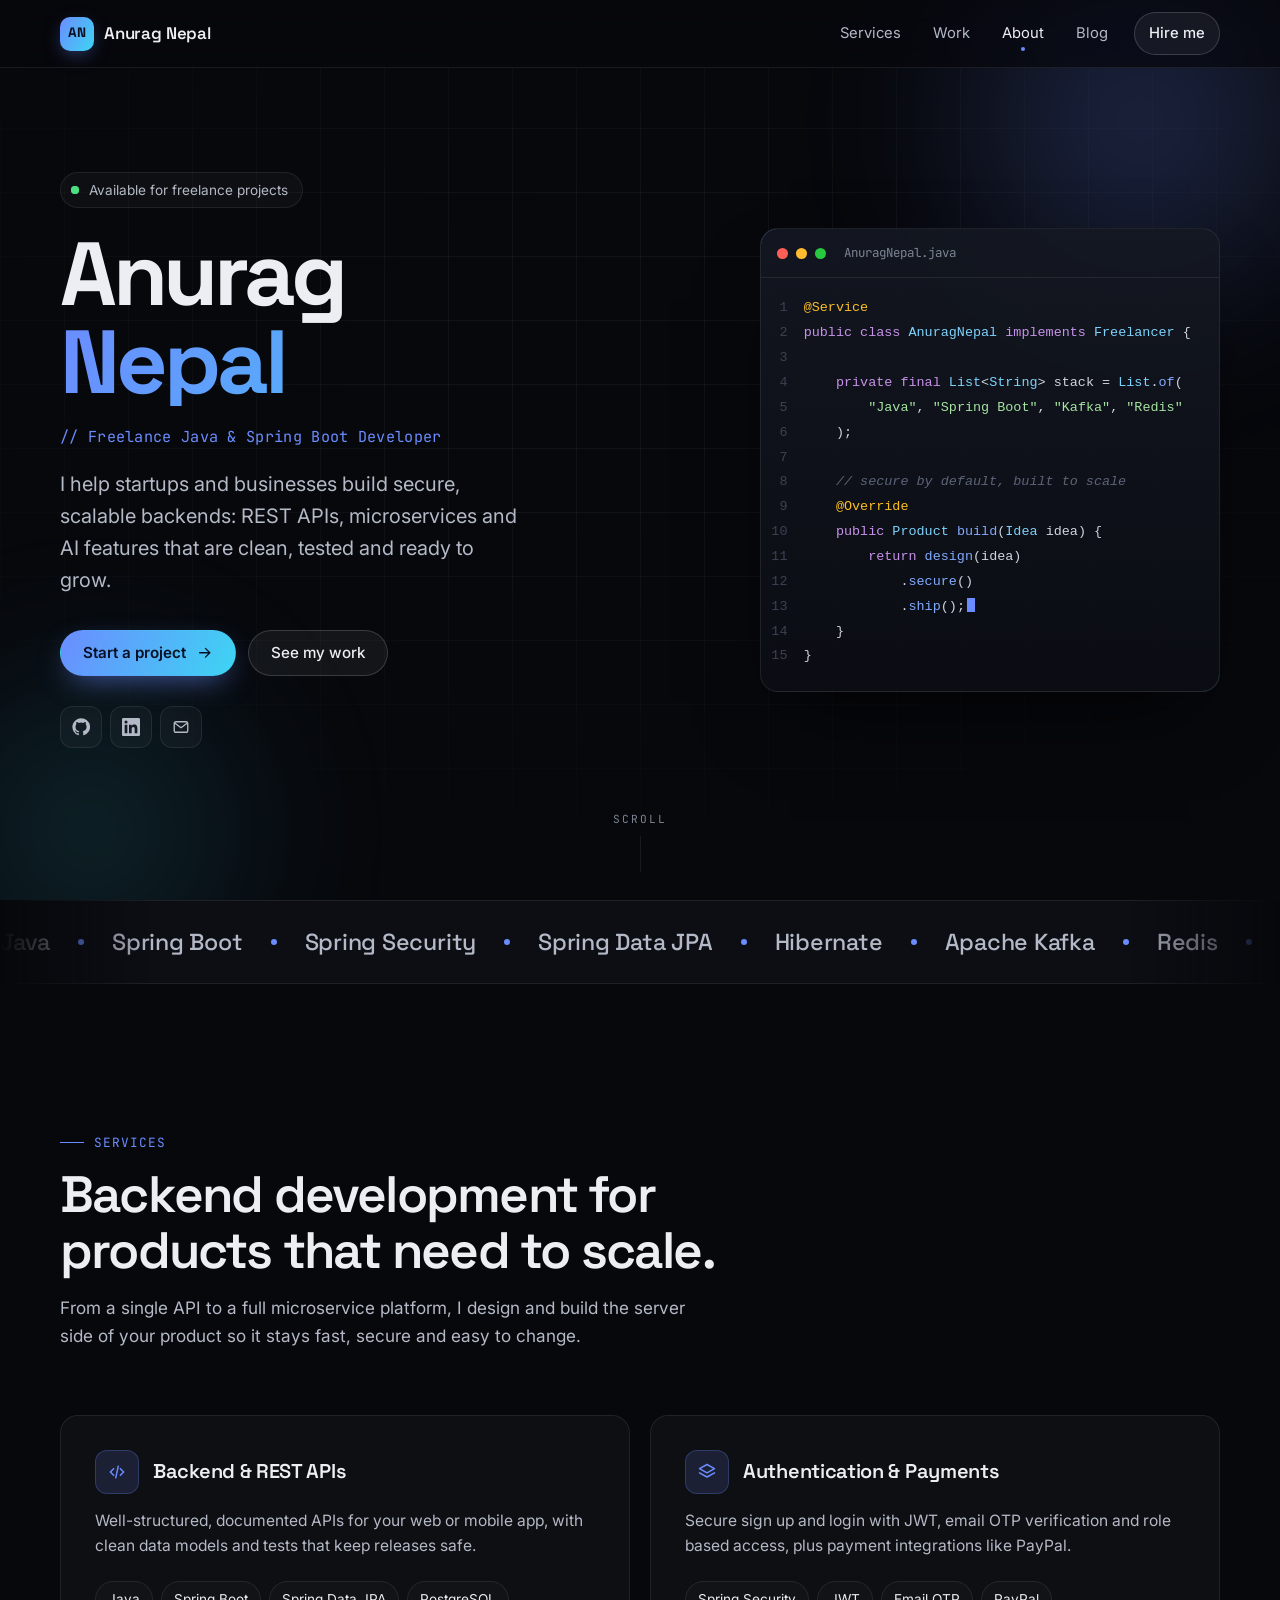
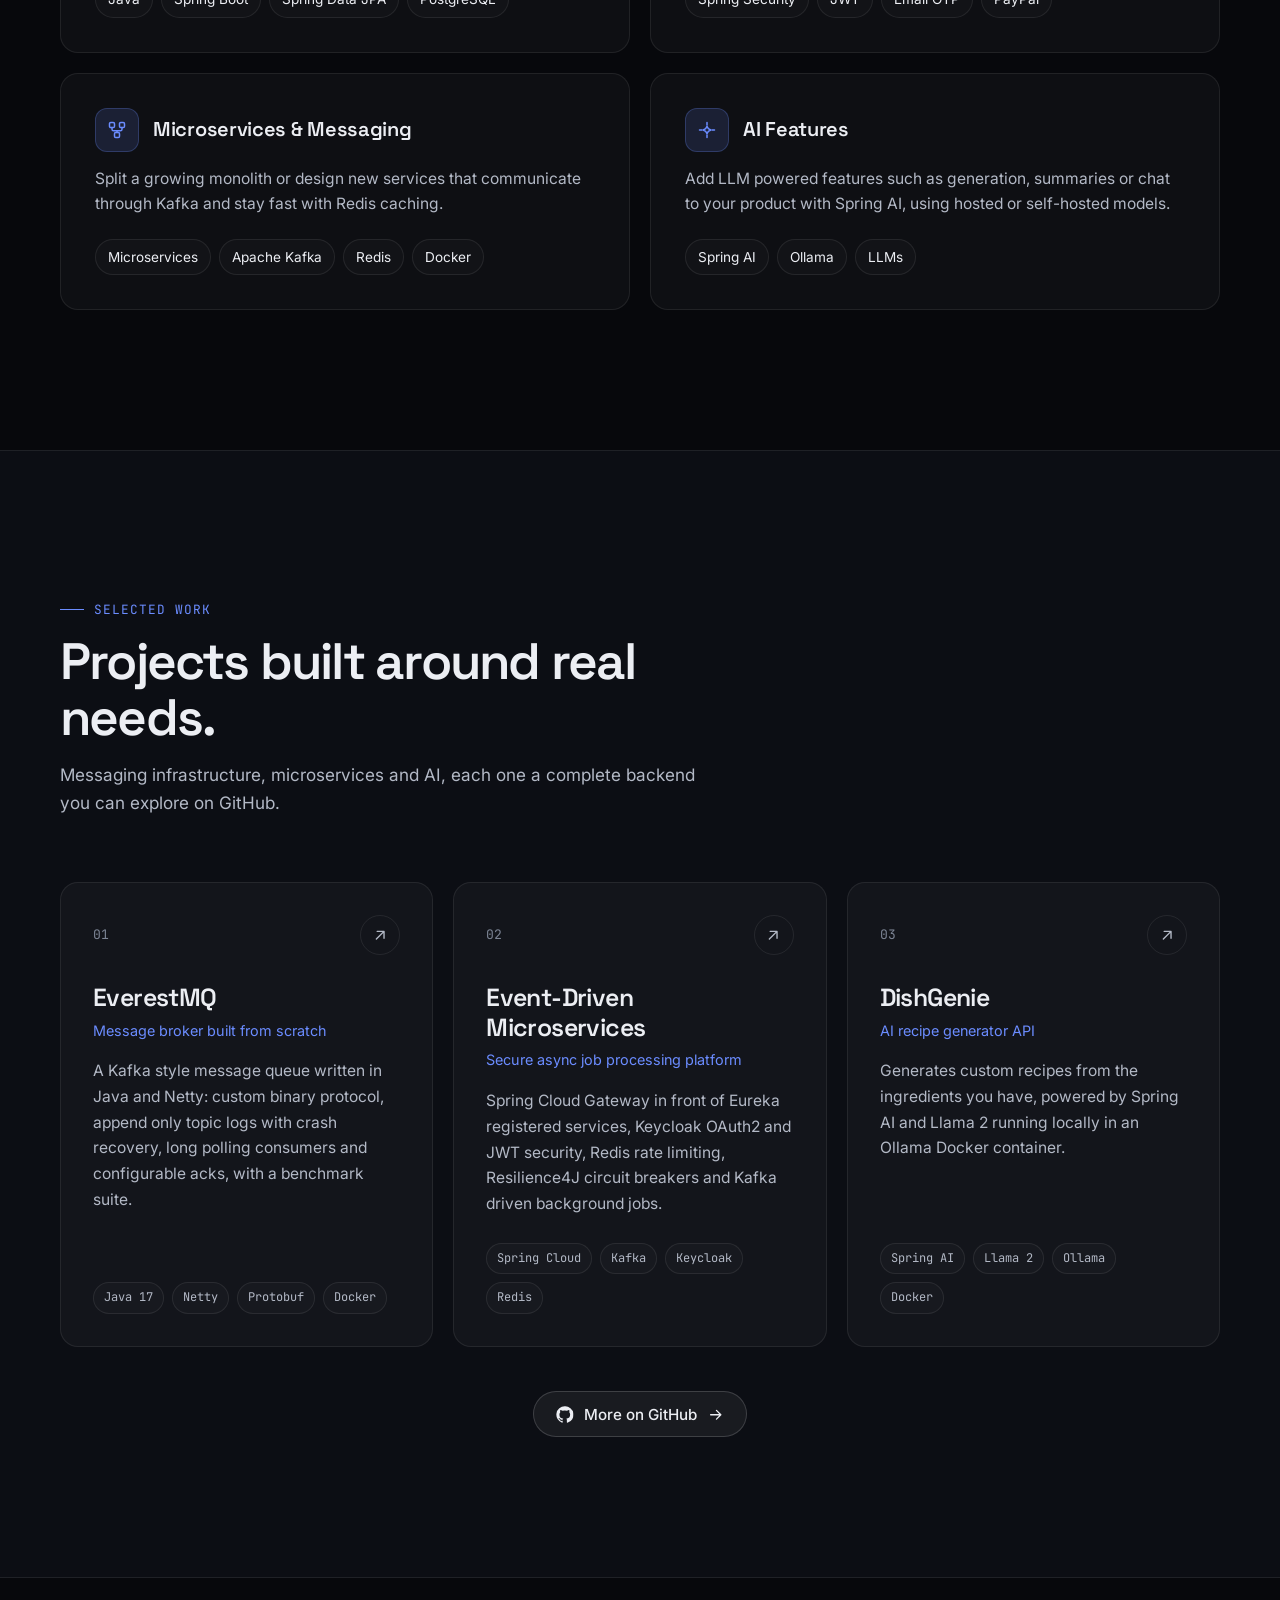
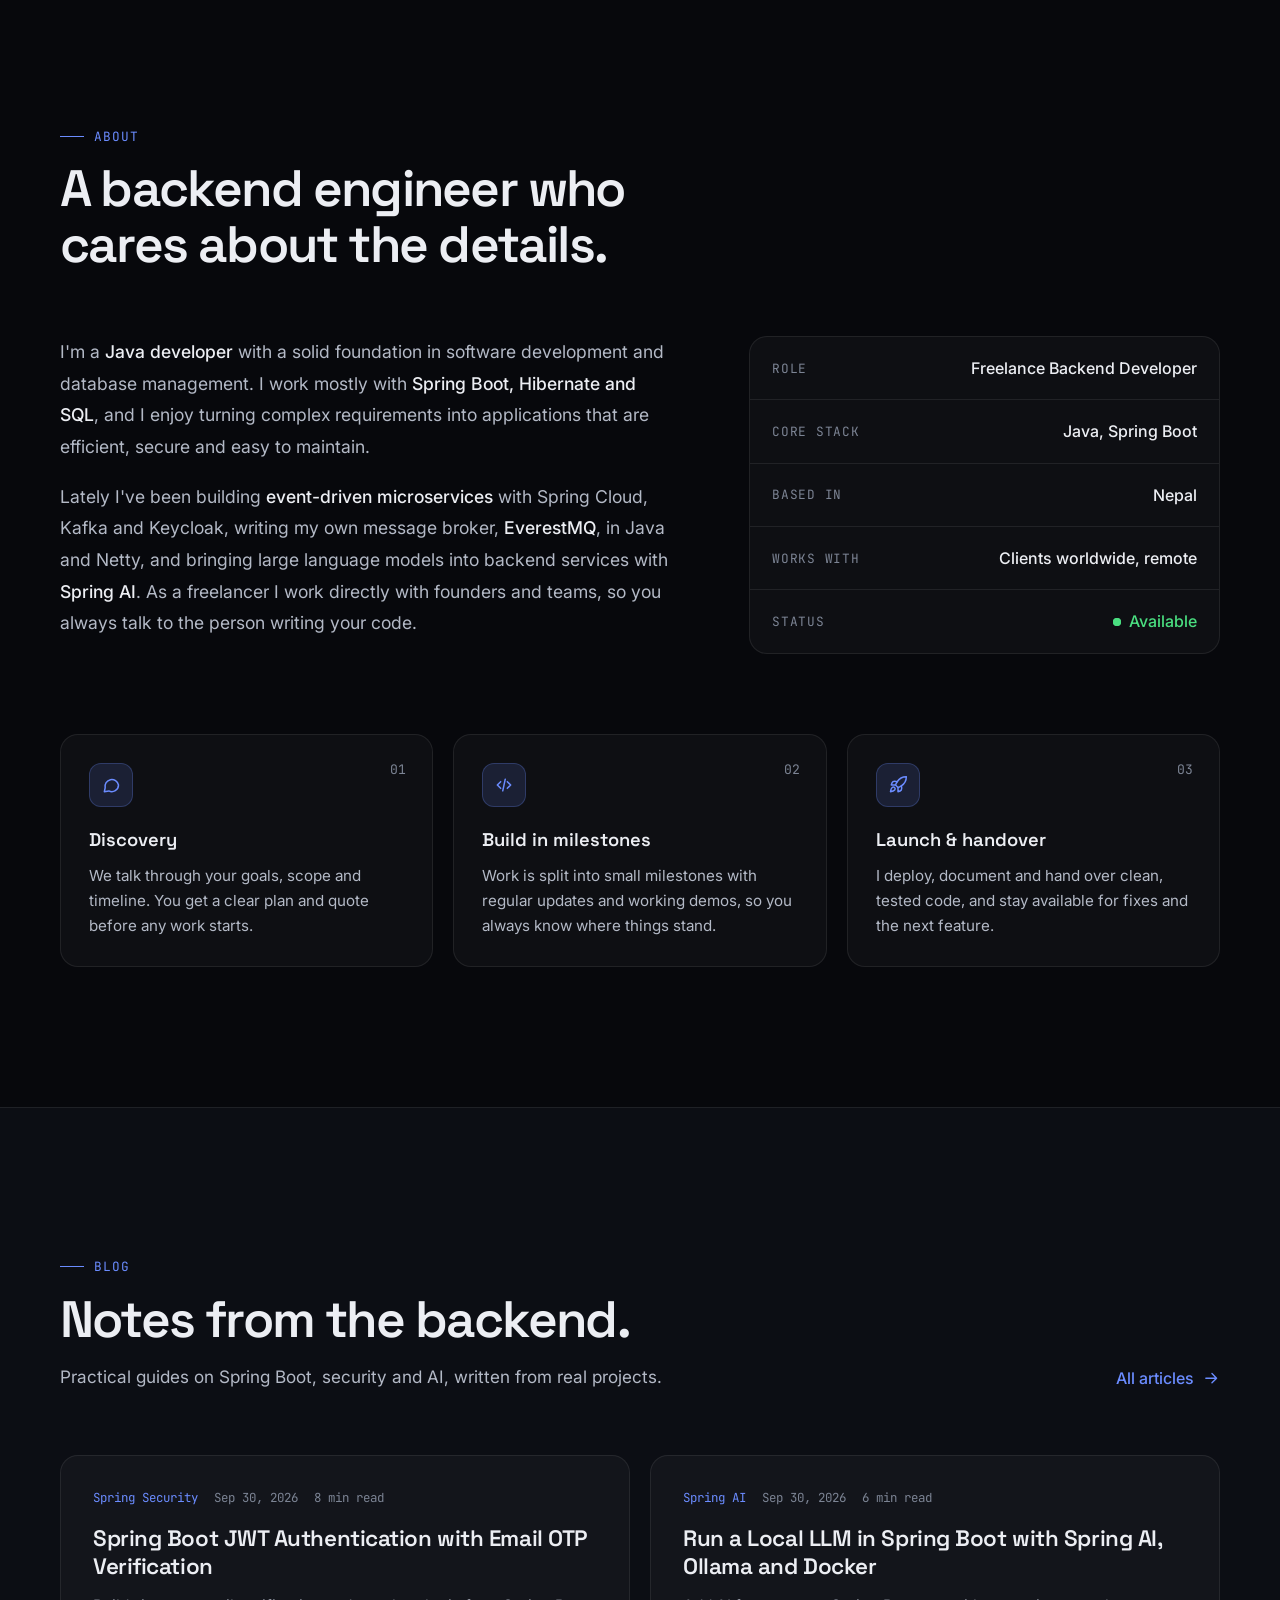
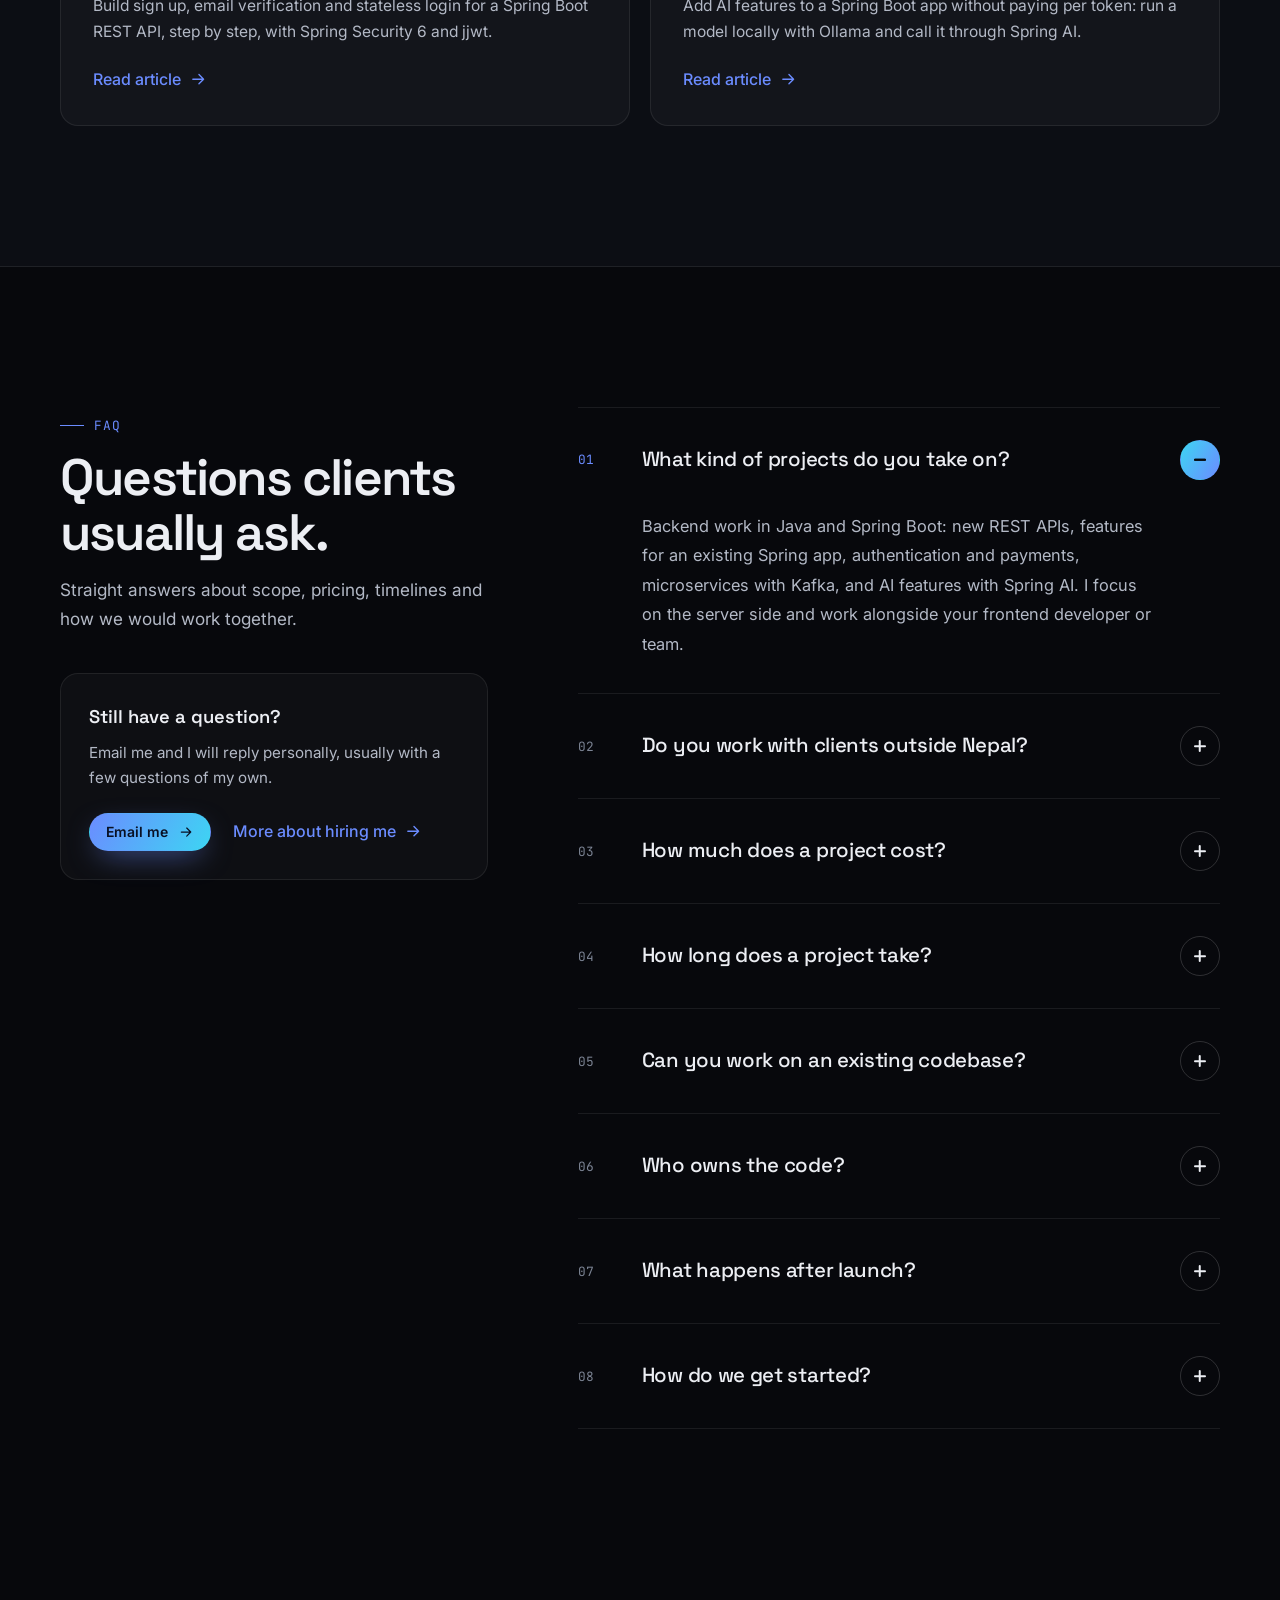
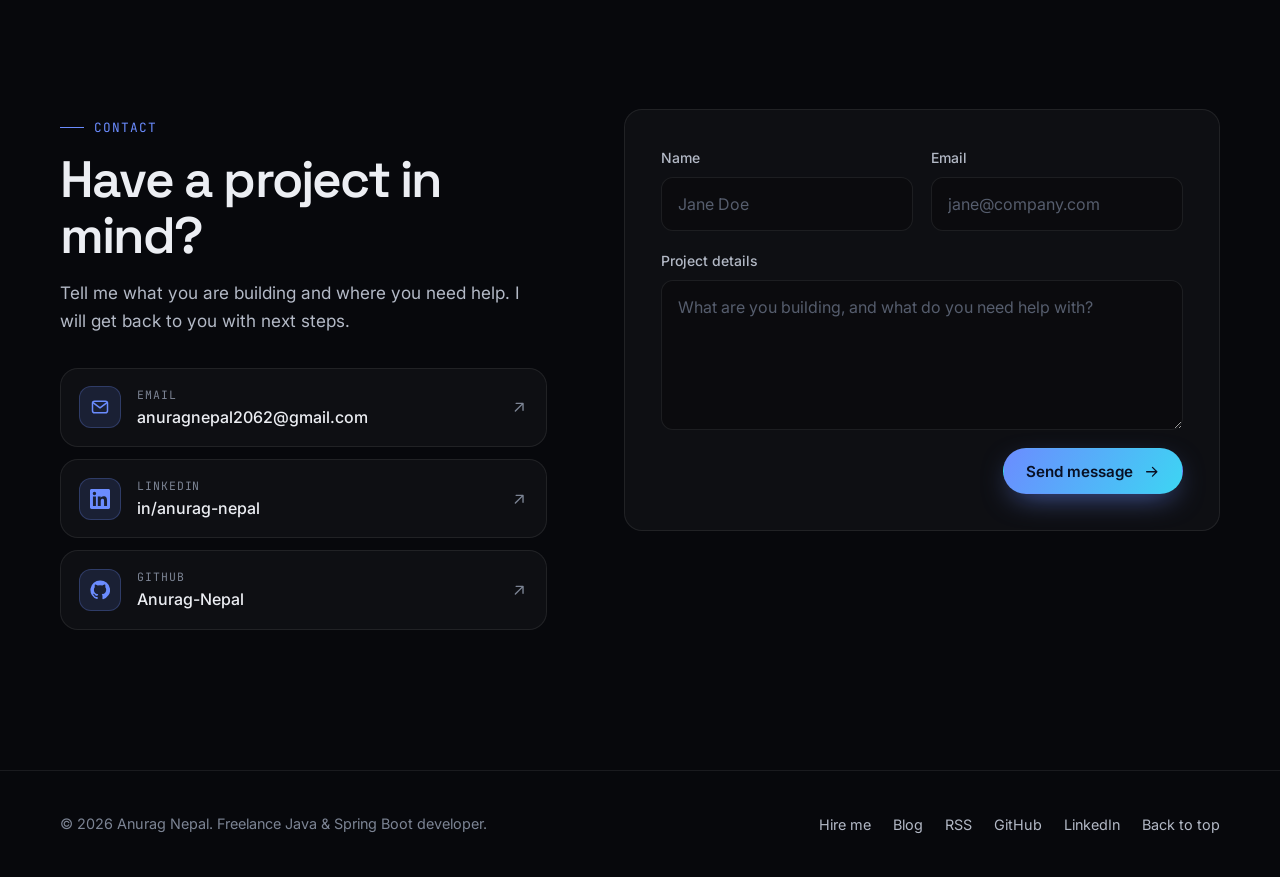
==== commit 3bb17337: "Redesign FAQ with a roomier, numbered accordion Replace stacked FAQ cards with a divided list: numbe" ====
--- a/index.html
+++ b/index.html
@@ -404,44 +404,53 @@
 
     <section class="section" id="faq" aria-labelledby="faq-title">
       <div class="container faq-grid">
-        <header class="section-head reveal">
-          <span class="eyebrow">FAQ</span>
-          <h2 id="faq-title">Questions clients usually ask.</h2>
-          <p class="section-sub">Straight answers about scope, pricing, timelines and how we would work together.</p>
-          <a class="link-arrow" href="/hire-spring-boot-developer/">More about hiring me <svg class="icon" aria-hidden="true"><use href="/assets/icons.svg#arrow"/></svg></a>
-        </header>
+        <div class="faq-aside">
+          <header class="section-head reveal">
+            <span class="eyebrow">FAQ</span>
+            <h2 id="faq-title">Questions clients usually ask.</h2>
+            <p class="section-sub">Straight answers about scope, pricing, timelines and how we would work together.</p>
+          </header>
+          <div class="card card-static faq-cta reveal">
+            <h3>Still have a question?</h3>
+            <p>Email me and I will reply personally, usually with a few questions of my own.</p>
+            <div class="faq-cta-actions">
+              <a class="btn btn-primary btn-sm" href="mailto:anuragnepal2062@gmail.com">Email me <svg class="icon icon-arrow" aria-hidden="true"><use href="/assets/icons.svg#arrow"/></svg></a>
+              <a class="link-arrow" href="/hire-spring-boot-developer/">More about hiring me <svg class="icon" aria-hidden="true"><use href="/assets/icons.svg#arrow"/></svg></a>
+            </div>
+          </div>
+        </div>
         <div class="faq-list reveal">
-          <details class="card card-static faq-item">
-            <summary>What kind of projects do you take on?</summary>
-            <p>Backend work in Java and Spring Boot: new REST APIs, features for an existing Spring app, authentication and payments, microservices with Kafka, and AI features with Spring AI. I focus on the server side and work alongside your frontend developer or team.</p>
-          </details>
-          <details class="card card-static faq-item">
-            <summary>Do you work with clients outside Nepal?</summary>
-            <p>Yes. I work remotely with clients worldwide and communicate in English over email, chat and video calls. We agree on a regular time for calls that suits your time zone.</p>
-          </details>
-          <details class="card card-static faq-item">
-            <summary>How much does a project cost?</summary>
-            <p>It depends on the scope. After a short discovery call I send a written quote with a fixed price for each milestone, so you know the cost before any work starts. For ongoing work I can also bill hourly.</p>
-          </details>
-          <details class="card card-static faq-item">
-            <summary>How long does a project take?</summary>
-            <p>Your quote includes a timeline for each milestone. Work is delivered in small steps with working demos along the way, so you see progress every week instead of waiting until the end.</p>
-          </details>
-          <details class="card card-static faq-item">
-            <summary>Can you work on an existing codebase?</summary>
-            <p>Yes. I start by running your project locally and reading through the code, then make small, tested changes so nothing that already works breaks.</p>
-          </details>
-          <details class="card card-static faq-item">
-            <summary>Who owns the code?</summary>
-            <p>You do. The code lives in your repository, and you own all of it once the work is paid for. You also get documentation so any developer can pick it up later.</p>
-          </details>
-          <details class="card card-static faq-item">
-            <summary>What happens after launch?</summary>
-            <p>I stay available for bug fixes, small changes and the next feature. Many projects continue as ongoing work once the first version is live.</p>
-          </details>
-          <details class="card card-static faq-item">
-            <summary>How do we get started?</summary>
-            <p>Send a message through the contact form or email me with what you are building and where you need help. I will reply with a few questions and a time for a short call.</p>
+          <details class="faq-item" open>
+            <summary><span class="faq-q">What kind of projects do you take on?</span><span class="faq-toggle" aria-hidden="true"></span></summary>
+            <div class="faq-a"><p>Backend work in Java and Spring Boot: new REST APIs, features for an existing Spring app, authentication and payments, microservices with Kafka, and AI features with Spring AI. I focus on the server side and work alongside your frontend developer or team.</p></div>
+          </details>
+          <details class="faq-item">
+            <summary><span class="faq-q">Do you work with clients outside Nepal?</span><span class="faq-toggle" aria-hidden="true"></span></summary>
+            <div class="faq-a"><p>Yes. I work remotely with clients worldwide and communicate in English over email, chat and video calls. We agree on a regular time for calls that suits your time zone.</p></div>
+          </details>
+          <details class="faq-item">
+            <summary><span class="faq-q">How much does a project cost?</span><span class="faq-toggle" aria-hidden="true"></span></summary>
+            <div class="faq-a"><p>It depends on the scope. After a short discovery call I send a written quote with a fixed price for each milestone, so you know the cost before any work starts. For ongoing work I can also bill hourly.</p></div>
+          </details>
+          <details class="faq-item">
+            <summary><span class="faq-q">How long does a project take?</span><span class="faq-toggle" aria-hidden="true"></span></summary>
+            <div class="faq-a"><p>Your quote includes a timeline for each milestone. Work is delivered in small steps with working demos along the way, so you see progress every week instead of waiting until the end.</p></div>
+          </details>
+          <details class="faq-item">
+            <summary><span class="faq-q">Can you work on an existing codebase?</span><span class="faq-toggle" aria-hidden="true"></span></summary>
+            <div class="faq-a"><p>Yes. I start by running your project locally and reading through the code, then make small, tested changes so nothing that already works breaks.</p></div>
+          </details>
+          <details class="faq-item">
+            <summary><span class="faq-q">Who owns the code?</span><span class="faq-toggle" aria-hidden="true"></span></summary>
+            <div class="faq-a"><p>You do. The code lives in your repository, and you own all of it once the work is paid for. You also get documentation so any developer can pick it up later.</p></div>
+          </details>
+          <details class="faq-item">
+            <summary><span class="faq-q">What happens after launch?</span><span class="faq-toggle" aria-hidden="true"></span></summary>
+            <div class="faq-a"><p>I stay available for bug fixes, small changes and the next feature. Many projects continue as ongoing work once the first version is live.</p></div>
+          </details>
+          <details class="faq-item">
+            <summary><span class="faq-q">How do we get started?</span><span class="faq-toggle" aria-hidden="true"></span></summary>
+            <div class="faq-a"><p>Send a message through the contact form or email me with what you are building and where you need help. I will reply with a few questions and a time for a short call.</p></div>
           </details>
         </div>
       </div>
--- a/assets/css/main.css
+++ b/assets/css/main.css
@@ -864,6 +864,7 @@
 .form-status { min-height: 1.5em; font-size: 0.925rem; }
 .form-status.is-ok { color: var(--success); }
 .form-status.is-error { color: var(--danger); }
+.form-status a { color: var(--text); text-decoration: underline; text-underline-offset: 3px; }
 
 .spinner {
   display: none;
@@ -892,41 +893,96 @@
 
 .faq-grid {
   display: grid;
-  grid-template-columns: minmax(0, 0.85fr) minmax(0, 1.15fr);
+  grid-template-columns: minmax(0, 0.8fr) minmax(0, 1.2fr);
   align-items: start;
-  gap: clamp(32px, 6vw, 80px);
-}
-.faq-grid .section-head { position: sticky; top: calc(var(--header-h) + 32px); margin-bottom: 0; }
-.faq-grid .link-arrow { margin-top: 24px; }
-.faq-list { display: grid; gap: 12px; }
-.faq-item { transition: border-color 0.4s var(--ease); }
-.faq-item[open] { border-color: var(--border-strong); }
+  gap: clamp(40px, 7vw, 112px);
+}
+.faq-aside { position: sticky; top: calc(var(--header-h) + 40px); }
+.faq-aside .section-head { margin-bottom: 0; }
+
+.faq-cta { margin-top: 40px; padding: 28px; }
+.faq-cta h3 { font-family: var(--font-display); font-size: 1.15rem; font-weight: 600; }
+.faq-cta p { margin: 8px 0 22px; color: var(--text-2); font-size: 0.95rem; }
+.faq-cta-actions { display: flex; flex-wrap: wrap; align-items: center; gap: 12px 22px; }
+
+.faq-list { border-bottom: 1px solid var(--border); counter-reset: faq; }
+.faq-item { border-top: 1px solid var(--border); }
 .faq-item summary {
-  display: flex;
-  align-items: center;
-  justify-content: space-between;
-  gap: 16px;
-  padding: 20px 24px;
-  border-radius: inherit;
-  font-family: var(--font-display);
-  font-size: 1.075rem;
-  font-weight: 600;
-  line-height: 1.35;
+  display: grid;
+  grid-template-columns: 44px minmax(0, 1fr) auto;
+  align-items: center;
+  gap: 20px;
+  padding: clamp(24px, 3vw, 32px) 0;
   list-style: none;
   cursor: pointer;
 }
 .faq-item summary::-webkit-details-marker { display: none; }
-.faq-item summary::after {
-  content: "+";
-  flex-shrink: 0;
+.faq-item summary::before {
+  content: counter(faq, decimal-leading-zero);
+  counter-increment: faq;
   color: var(--muted);
   font-family: var(--font-mono);
-  font-size: 1.25rem;
-  font-weight: 400;
-  transition: transform 0.35s var(--ease), color 0.35s var(--ease);
-}
-.faq-item[open] summary::after { color: var(--accent); transform: rotate(45deg); }
-.faq-item p { padding: 0 24px 22px; color: var(--text-2); font-size: 0.975rem; }
+  font-size: 0.8rem;
+  transition: color 0.35s var(--ease);
+}
+.faq-q {
+  font-family: var(--font-display);
+  font-size: clamp(1.1rem, 1.6vw, 1.3rem);
+  font-weight: 500;
+  line-height: 1.35;
+  letter-spacing: -0.015em;
+  transition: color 0.35s var(--ease);
+}
+.faq-toggle {
+  position: relative;
+  width: 40px;
+  height: 40px;
+  border: 1px solid var(--border-strong);
+  border-radius: 50%;
+  transition: background 0.35s var(--ease), border-color 0.35s var(--ease), transform 0.5s var(--ease);
+}
+.faq-toggle::before,
+.faq-toggle::after {
+  content: "";
+  position: absolute;
+  top: 50%;
+  left: 50%;
+  width: 12px;
+  height: 1.5px;
+  border-radius: 2px;
+  background: var(--text);
+  translate: -50% -50%;
+  transition: transform 0.5s var(--ease);
+}
+.faq-toggle::after { transform: rotate(90deg); }
+
+.faq-item summary:hover .faq-q { color: #fff; }
+.faq-item summary:hover .faq-toggle { border-color: var(--text-2); }
+.faq-item[open] summary::before { color: var(--accent); }
+.faq-item[open] .faq-toggle { border-color: transparent; background: var(--grad); transform: rotate(180deg); }
+.faq-item[open] .faq-toggle::before,
+.faq-item[open] .faq-toggle::after { background: var(--bg); }
+.faq-item[open] .faq-toggle::after { transform: rotate(0deg); }
+
+.faq-a { padding: 0 64px clamp(26px, 3vw, 34px) 64px; }
+.faq-a p { max-width: 62ch; color: var(--text-2); font-size: 1.025rem; line-height: 1.8; }
+.faq-item[open] .faq-a { animation: faq-in 0.5s var(--ease); }
+
+@keyframes faq-in {
+  from { opacity: 0; translate: 0 -8px; }
+  to { opacity: 1; translate: 0 0; }
+}
+
+/* Smooth height animation where the browser supports it */
+@supports (interpolate-size: allow-keywords) {
+  .faq-item { interpolate-size: allow-keywords; }
+  .faq-item::details-content {
+    block-size: 0;
+    overflow: hidden;
+    transition: block-size 0.5s var(--ease), content-visibility 0.5s allow-discrete;
+  }
+  .faq-item[open]::details-content { block-size: auto; }
+}
 
 /* ---------- Inner pages (blog) ---------- */
 
@@ -1086,7 +1142,7 @@
 
 @media (max-width: 900px) {
   .hero-inner, .about-grid, .contact-grid, .faq-grid { grid-template-columns: 1fr; }
-  .faq-grid .section-head { position: static; }
+  .faq-aside { position: static; }
   .hero { min-height: auto; padding-bottom: 72px; }
   .hero-visual { max-width: 560px; }
   .scroll-cue { display: none; }
@@ -1124,6 +1180,9 @@
   .orb-1 { width: 340px; height: 340px; }
   .orb-2 { width: 300px; height: 300px; }
   .prose { font-size: 1.025rem; }
+  .faq-item summary { grid-template-columns: 30px minmax(0, 1fr) auto; gap: 14px; }
+  .faq-toggle { width: 34px; height: 34px; }
+  .faq-a { padding: 0 0 26px 44px; }
   .prose pre { margin-inline: calc(var(--gutter) * -1); border-inline: 0; border-radius: 0; }
 }
 
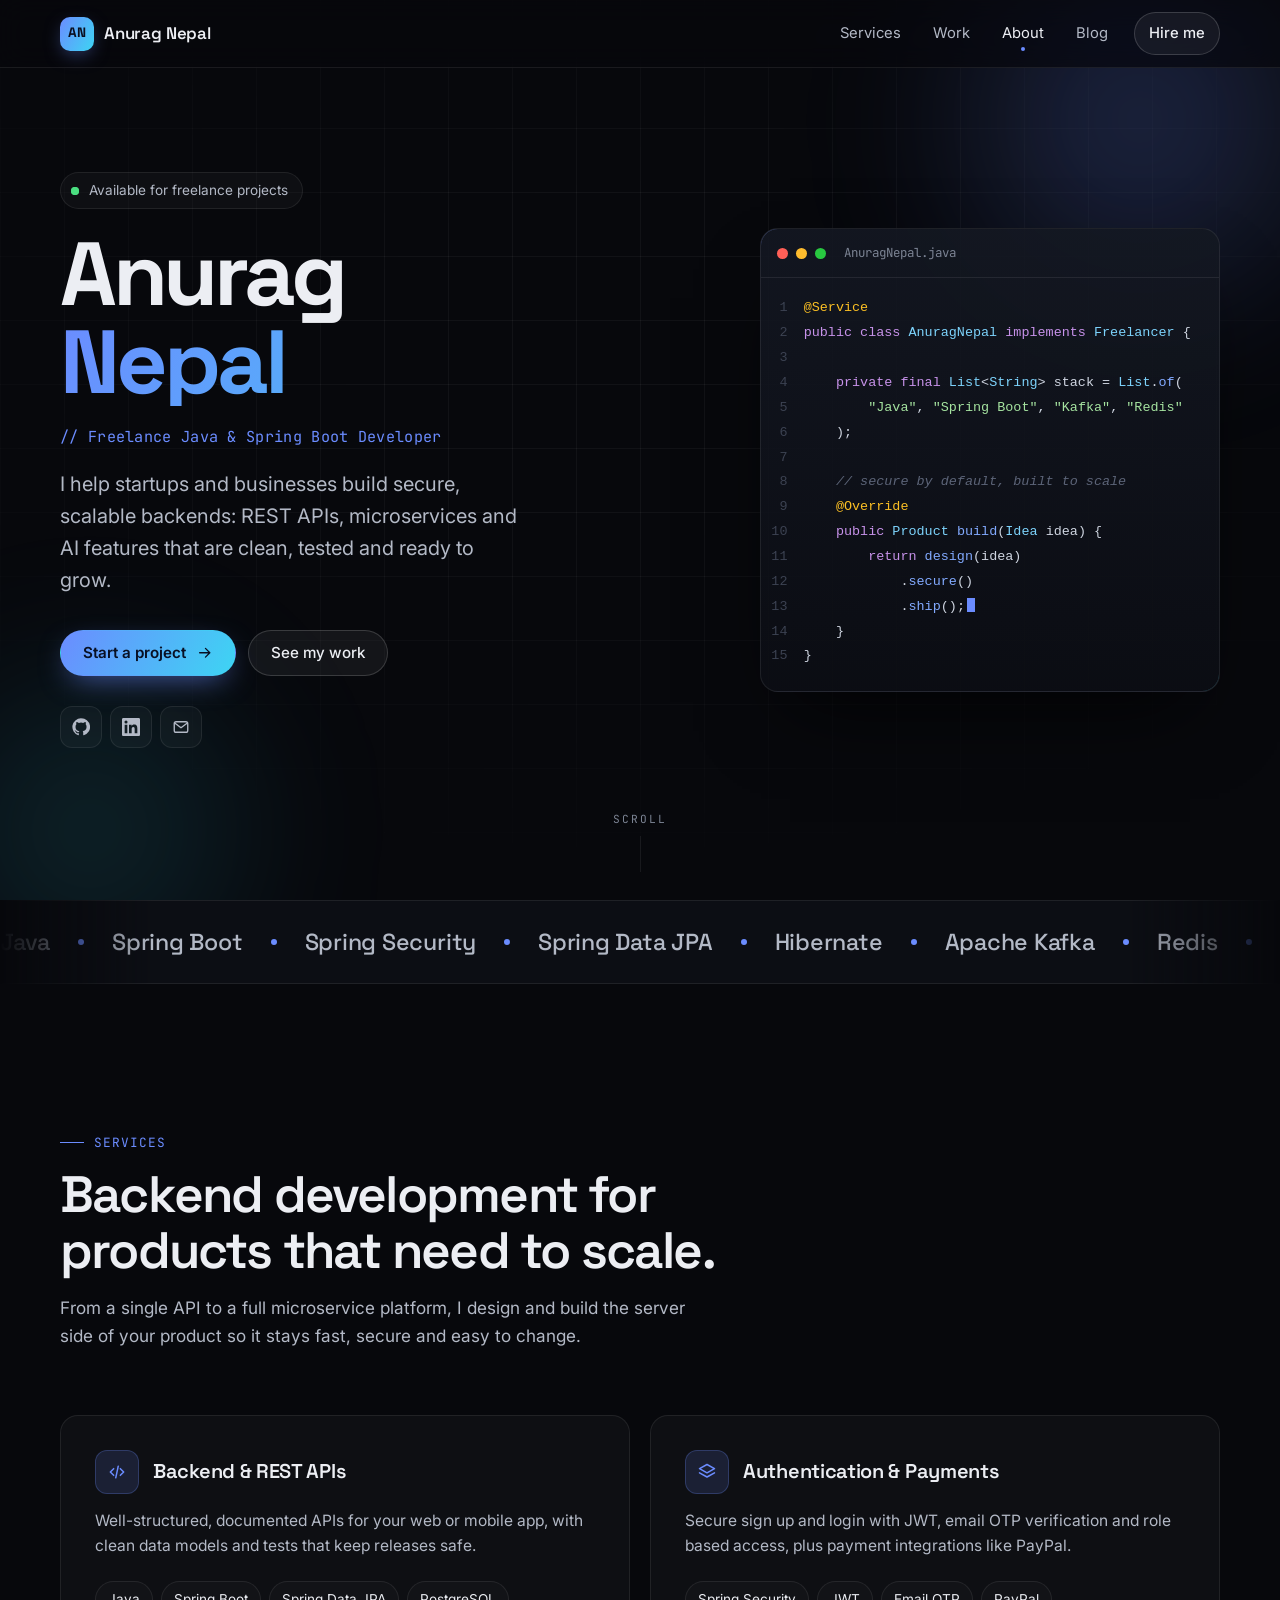
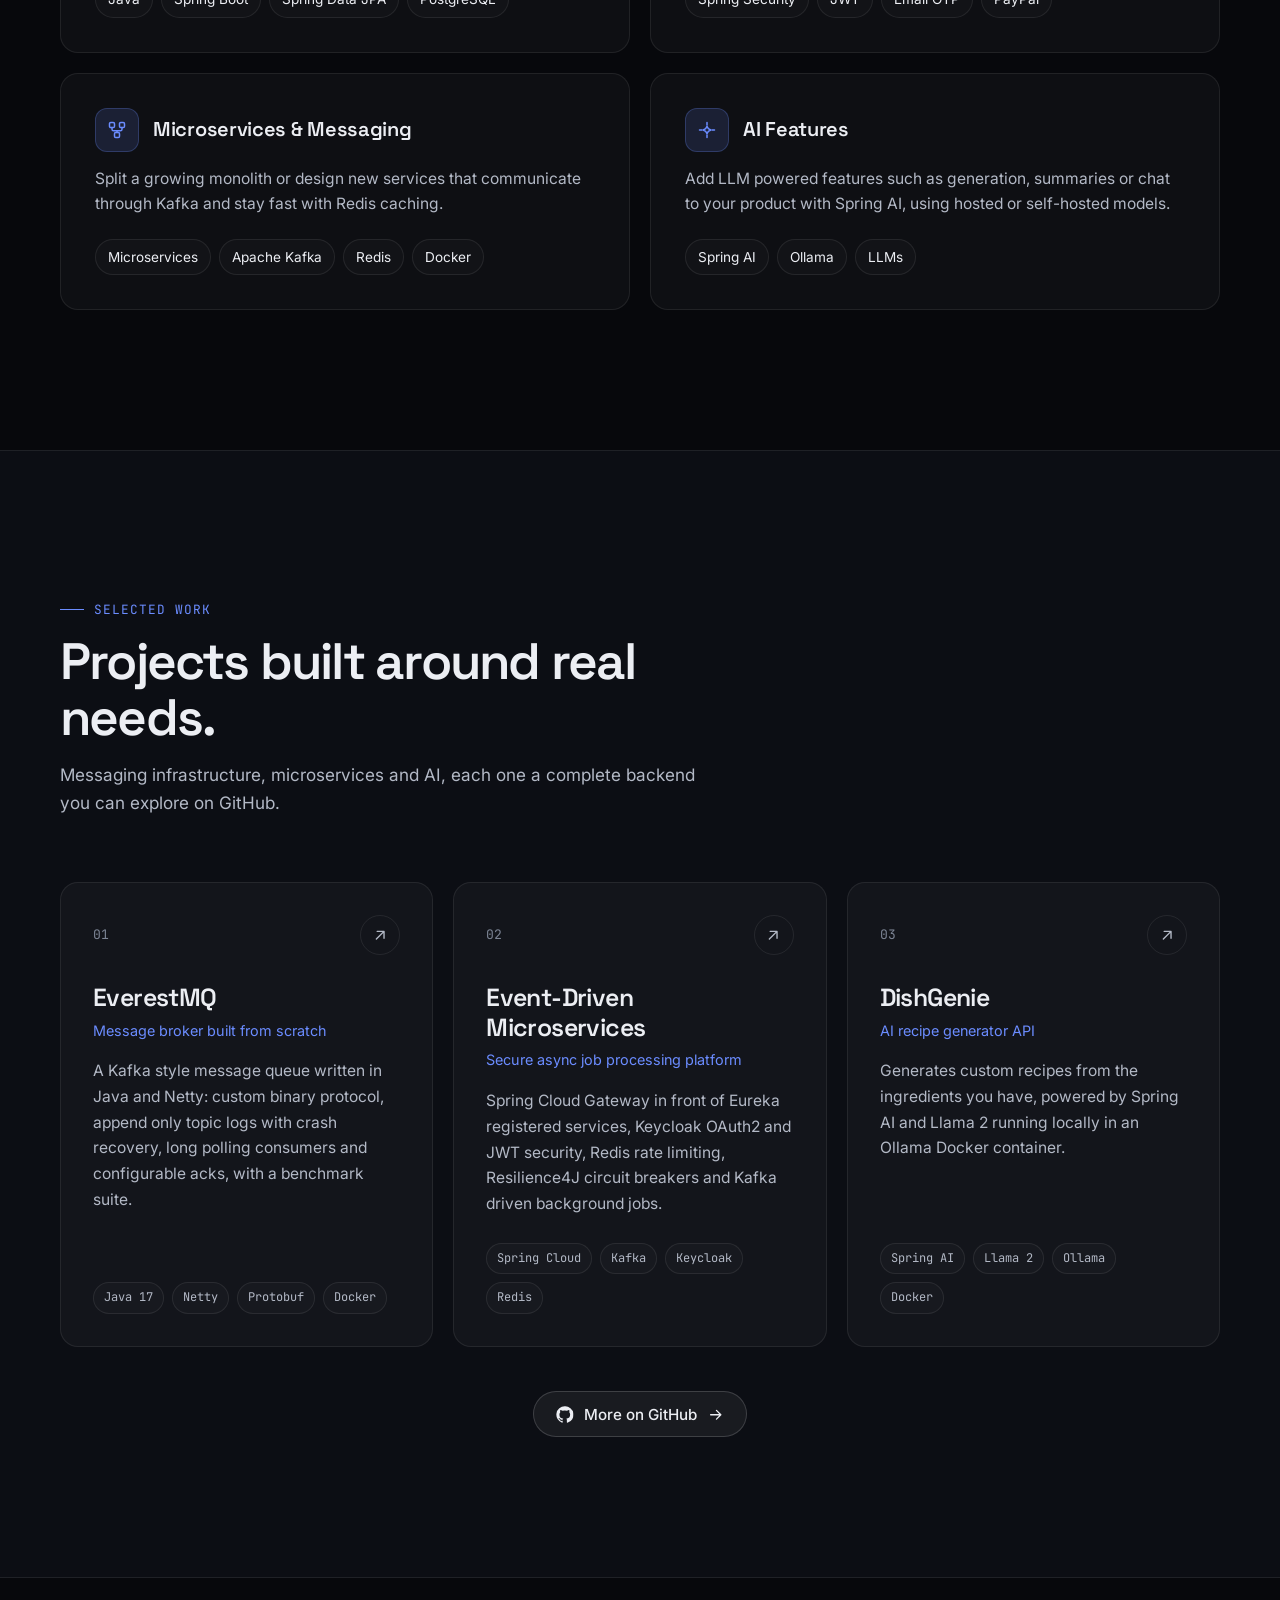
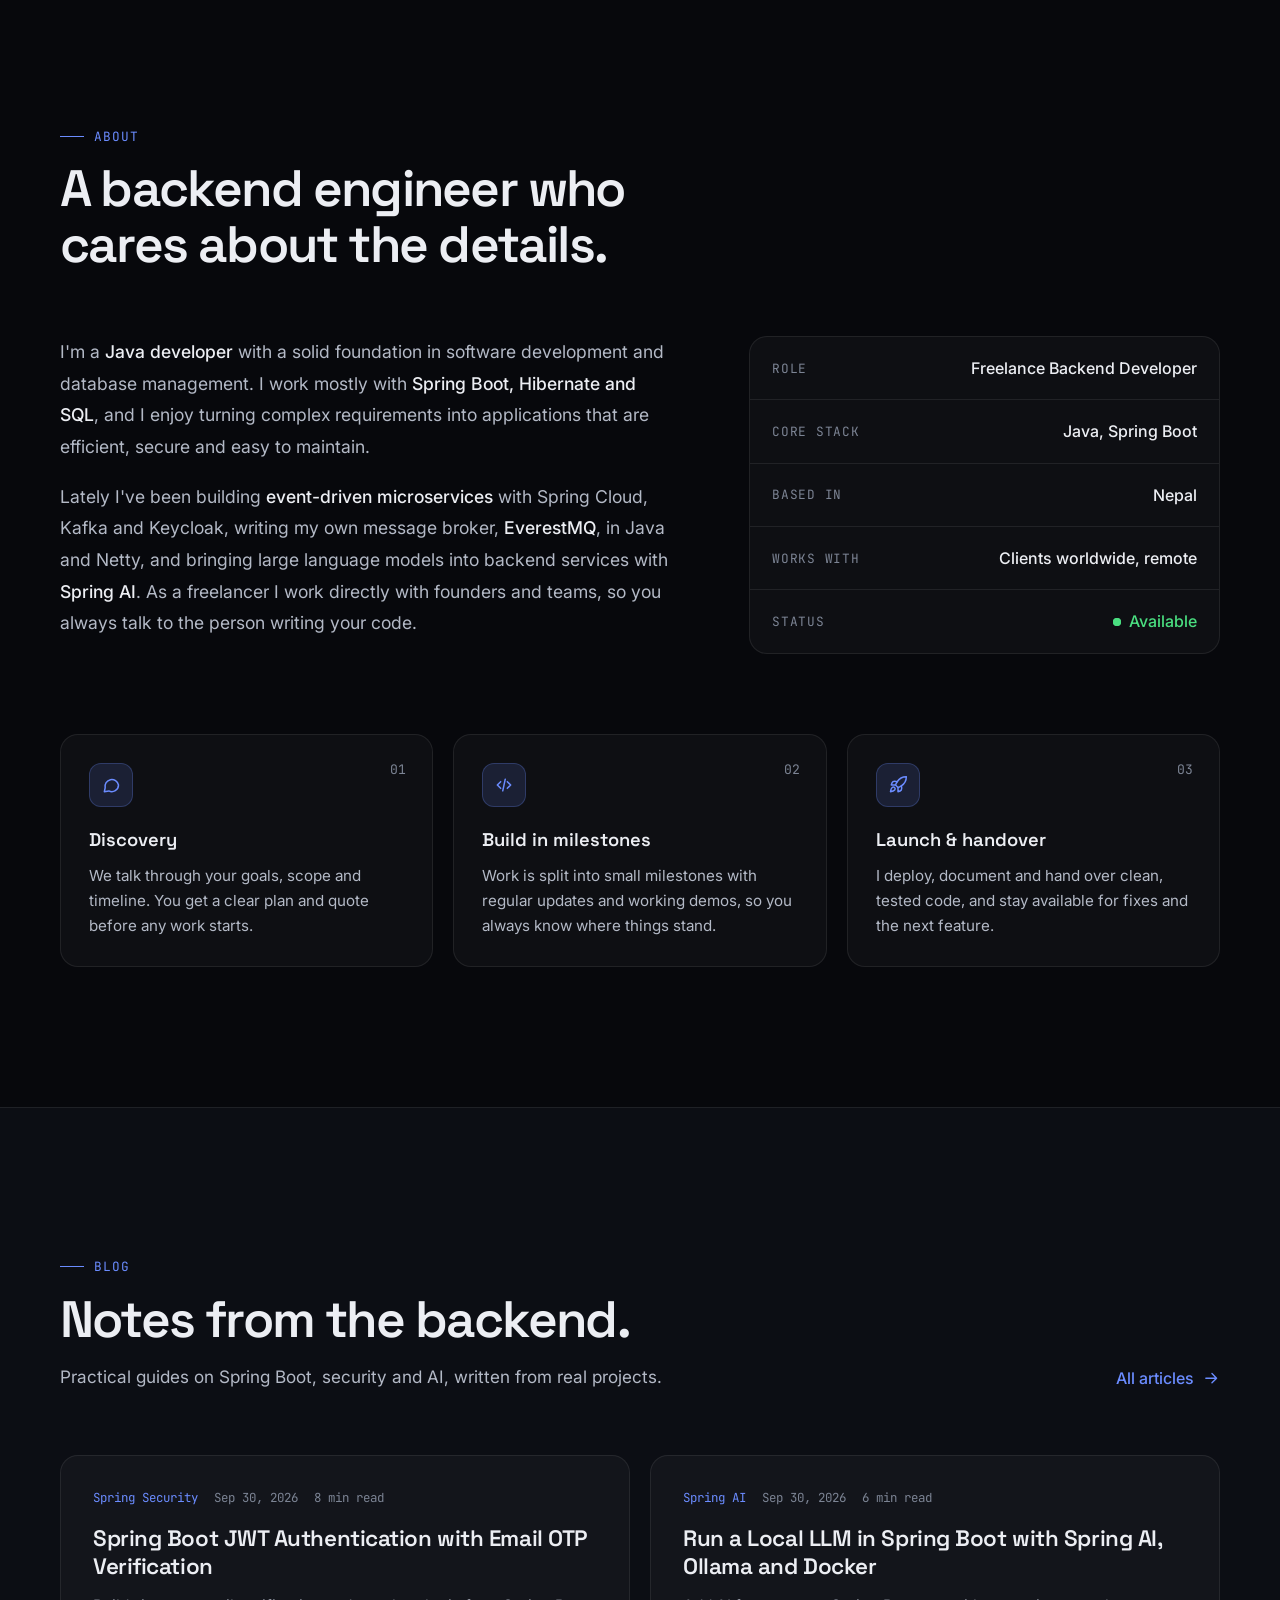
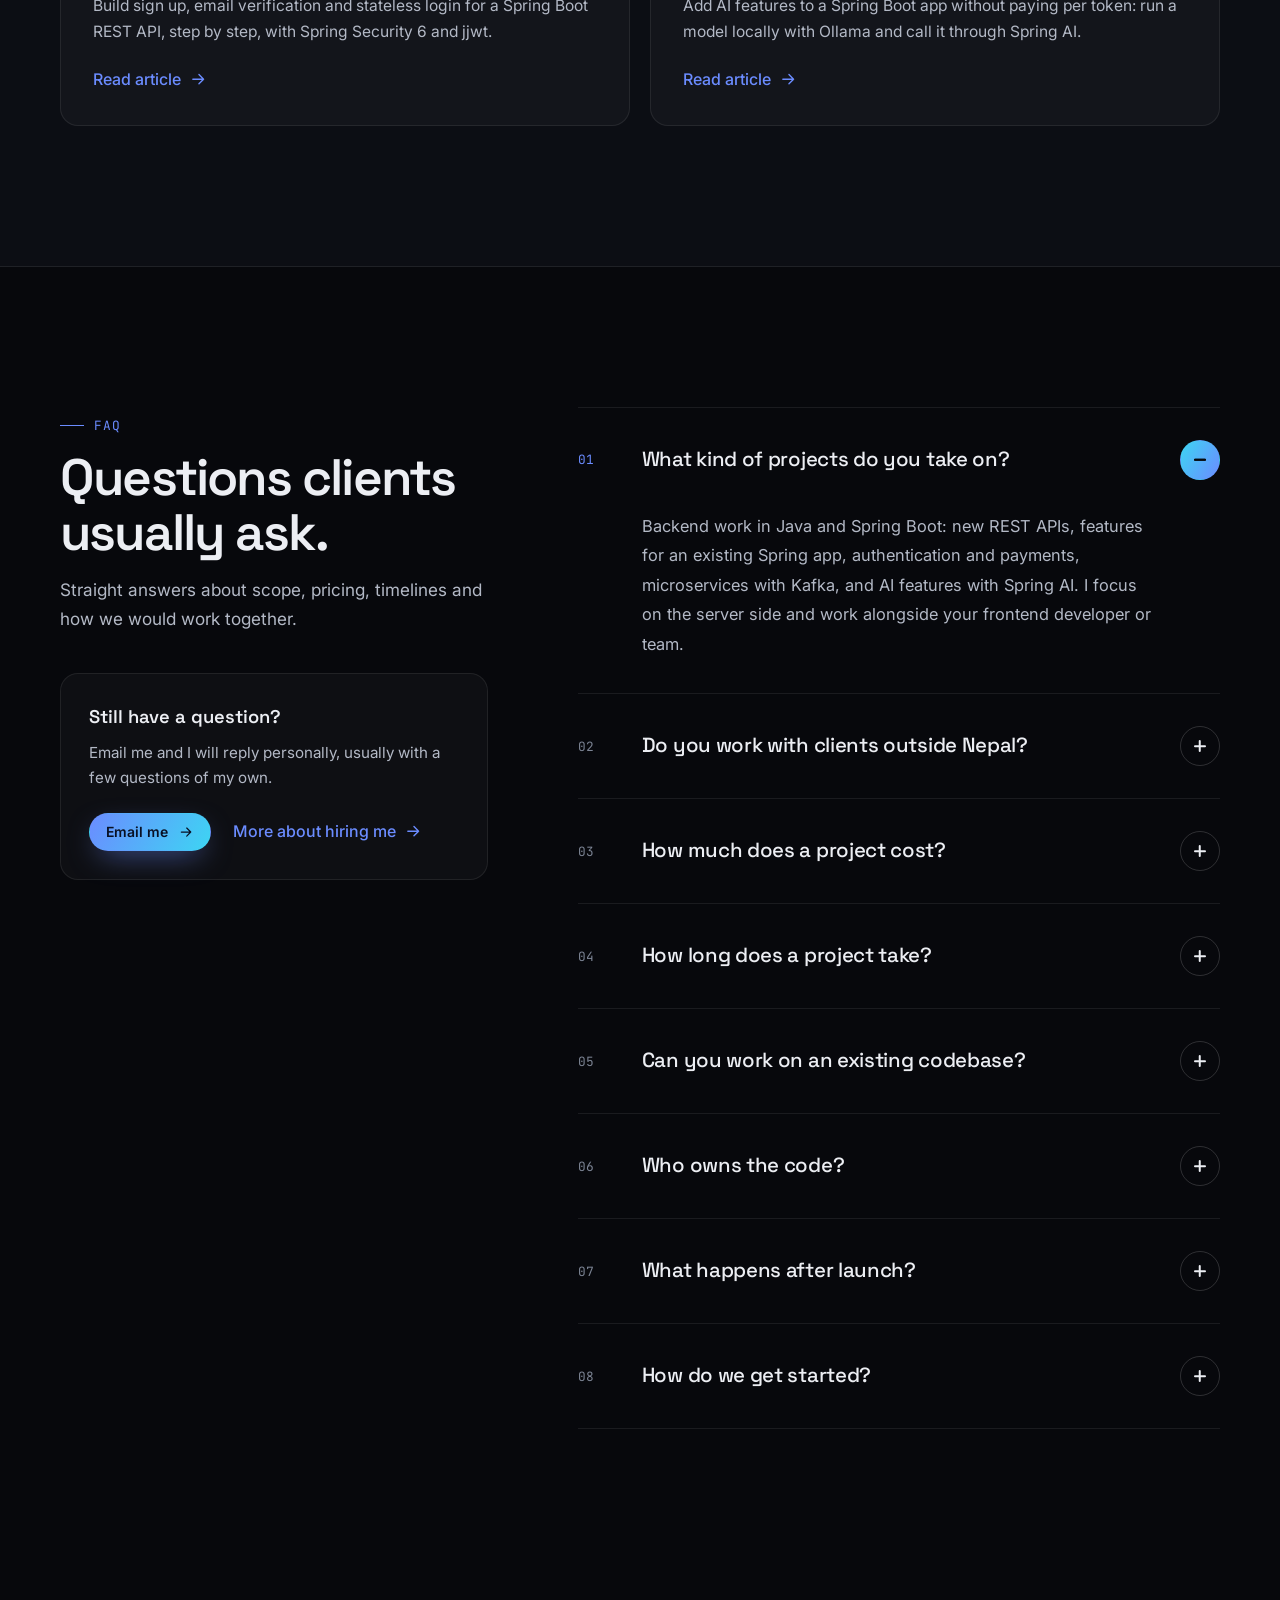
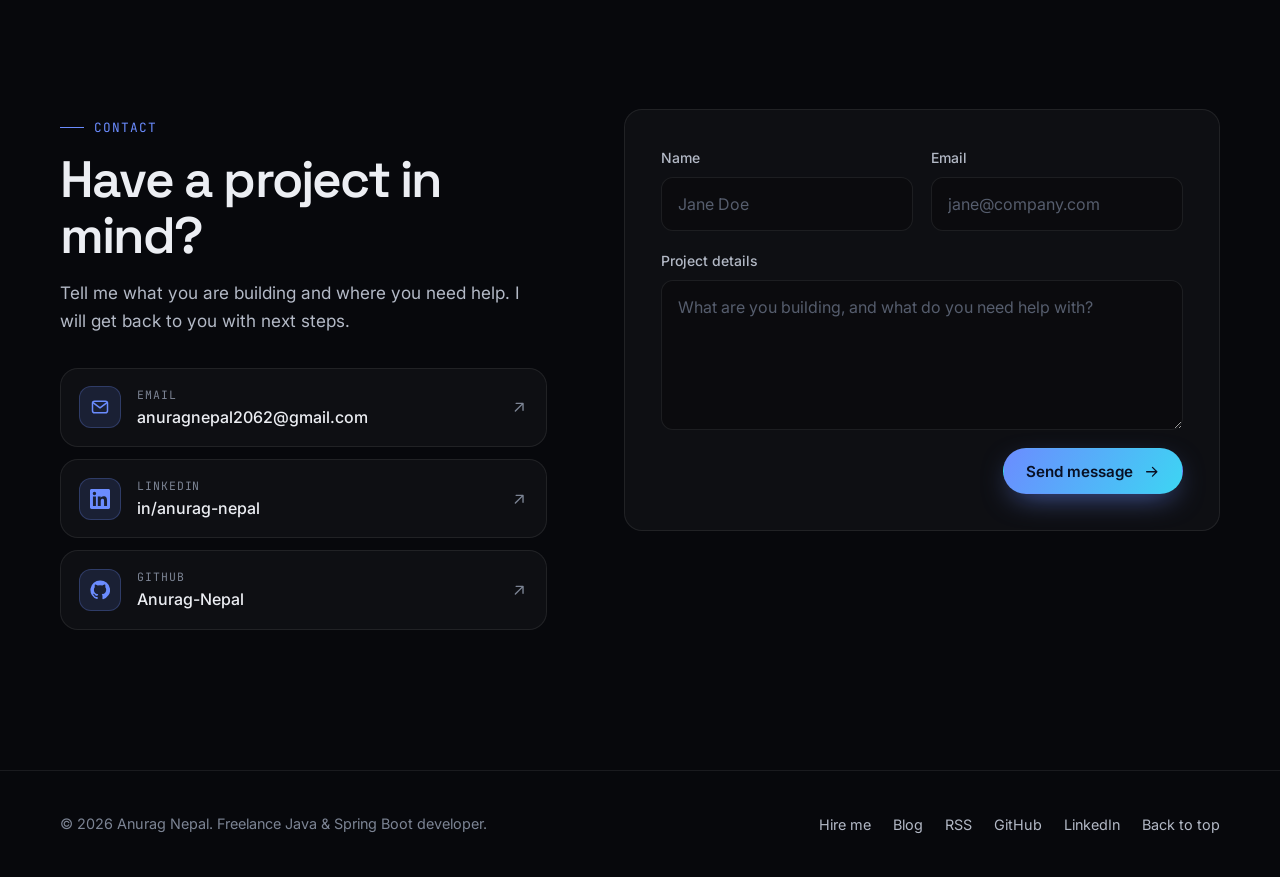
==== commit a69a87c6: "Switch contact forms from FormSubmit to Web3Forms FormSubmit was returning 500 errors for every subm" ====
--- a/index.html
+++ b/index.html
@@ -489,12 +489,12 @@
           </ul>
         </div>
 
-        <form class="card card-static form reveal" id="contact-form" action="https://formsubmit.co/anuragnepal2062@gmail.com" method="POST" novalidate>
-          <input type="hidden" name="_subject" value="New project inquiry from anuragnepal.com.np">
-          <input type="hidden" name="_captcha" value="false">
-          <input type="hidden" name="_template" value="table">
-          <input type="hidden" name="_next" value="https://anuragnepal.com.np/?sent=1#contact">
-          <input class="honeypot" type="text" name="_honey" tabindex="-1" autocomplete="off" aria-hidden="true">
+        <form class="card card-static form reveal" id="contact-form" action="https://api.web3forms.com/submit" method="POST" novalidate>
+          <input type="hidden" name="access_key" value="e5634fad-482c-467d-9d10-8a8afbbbe570">
+          <input type="hidden" name="subject" value="New project inquiry from anuragnepal.com.np">
+          <input type="hidden" name="from_name" value="anuragnepal.com.np">
+          <input type="hidden" name="redirect" value="https://anuragnepal.com.np/?sent=1#contact">
+          <input class="honeypot" type="checkbox" name="botcheck" tabindex="-1" autocomplete="off" aria-hidden="true">
 
           <div class="form-row">
             <div class="field">
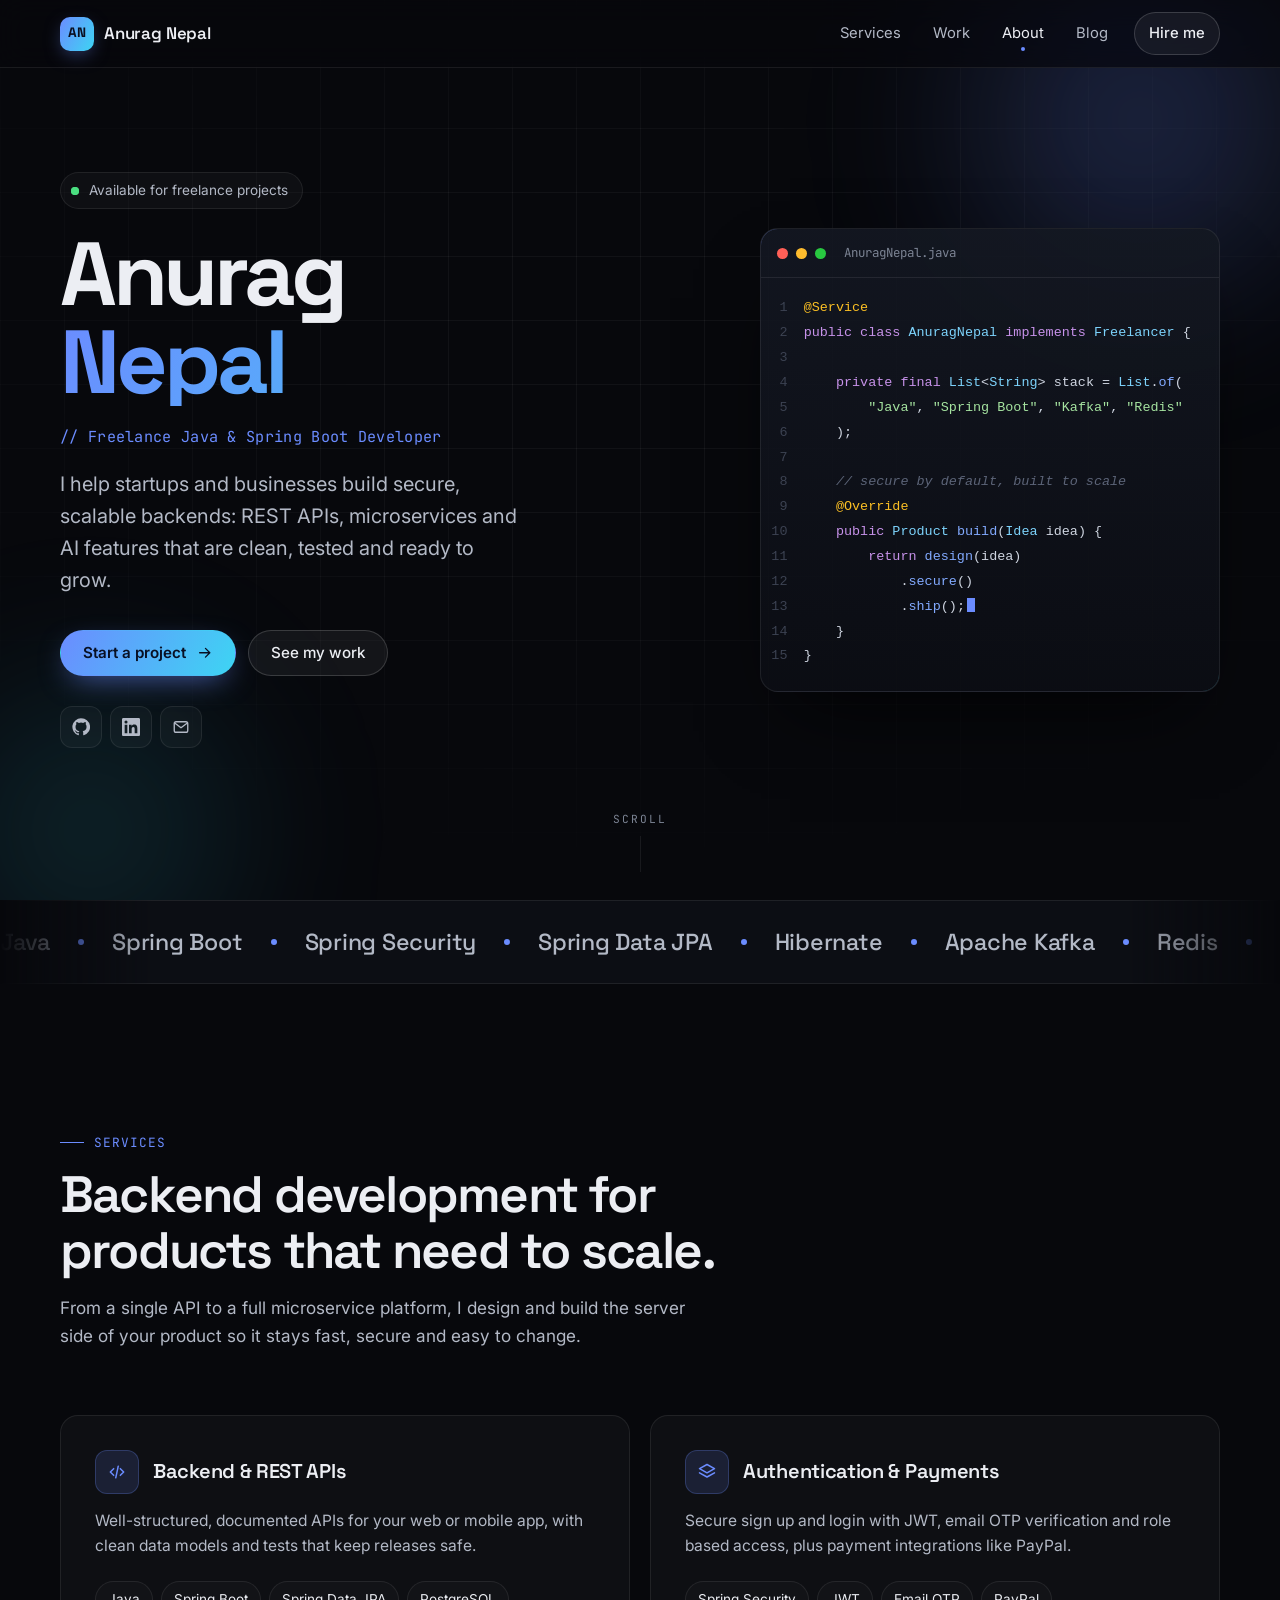
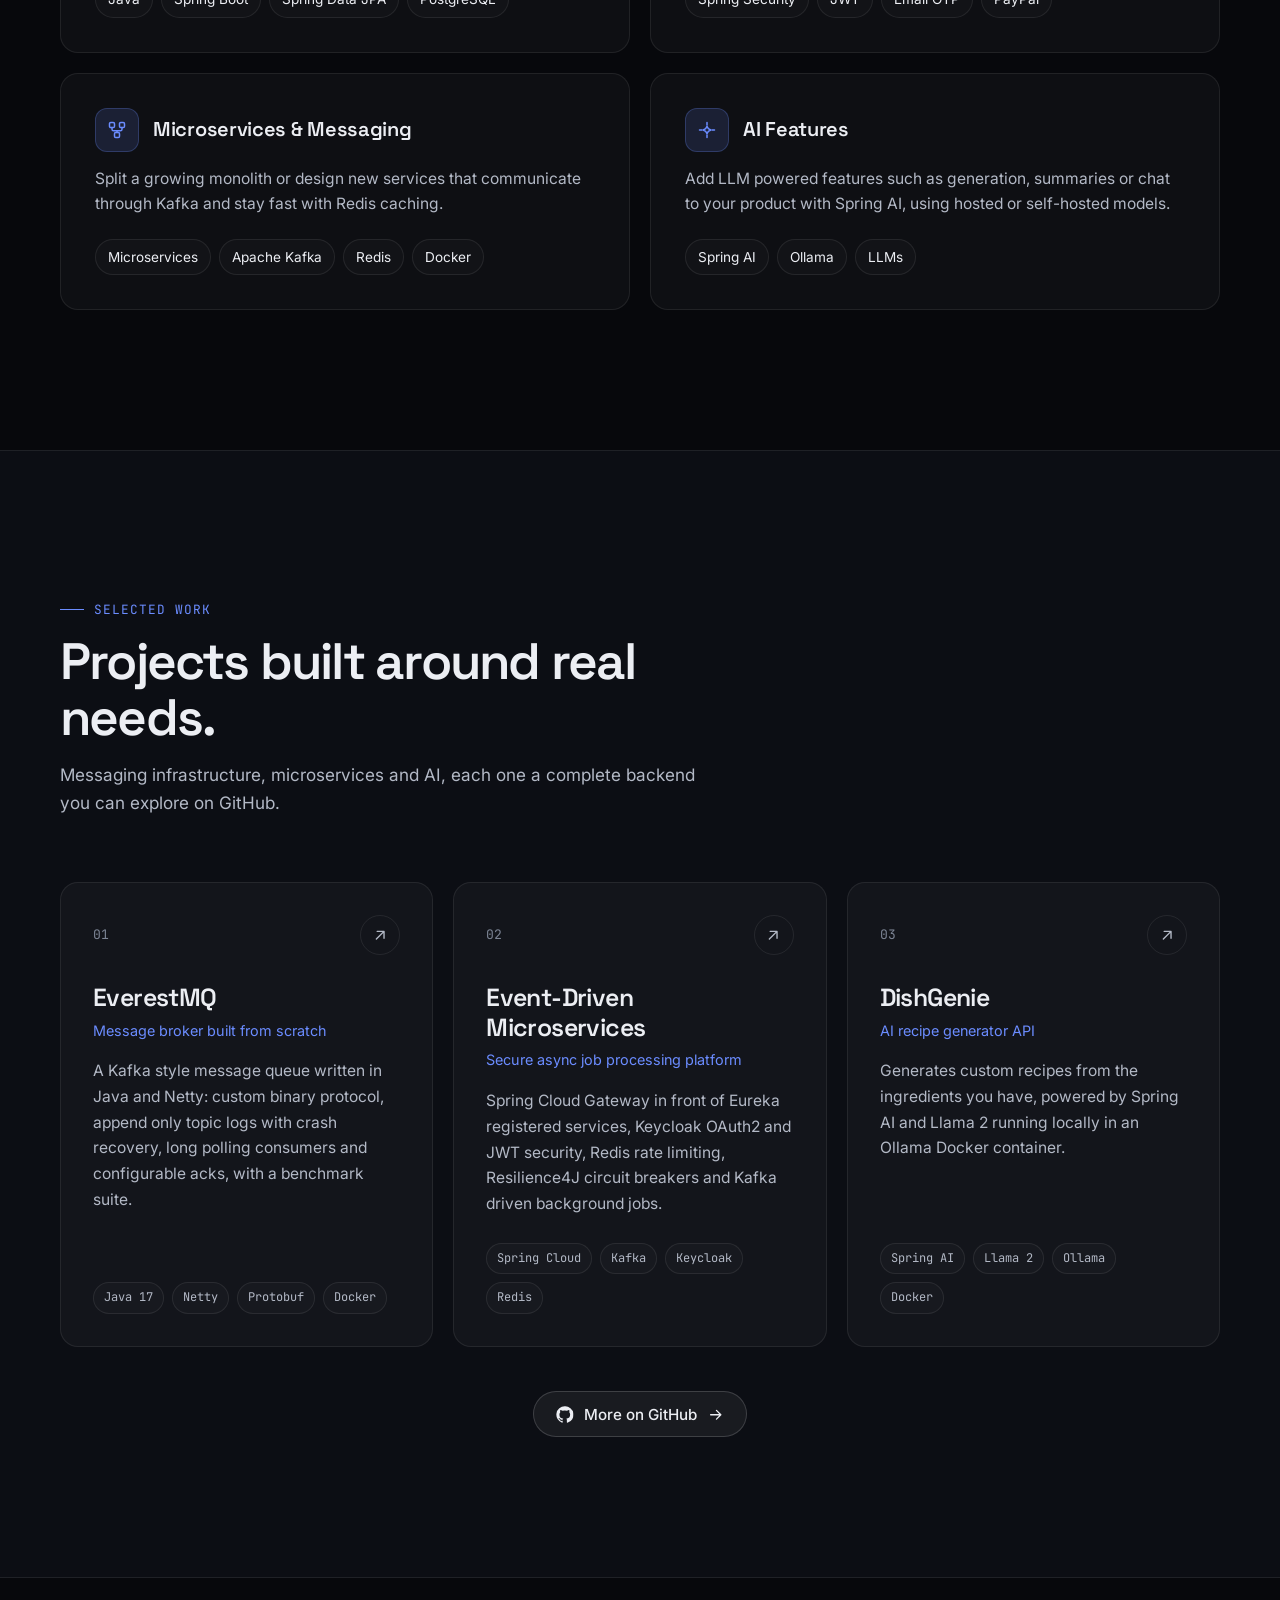
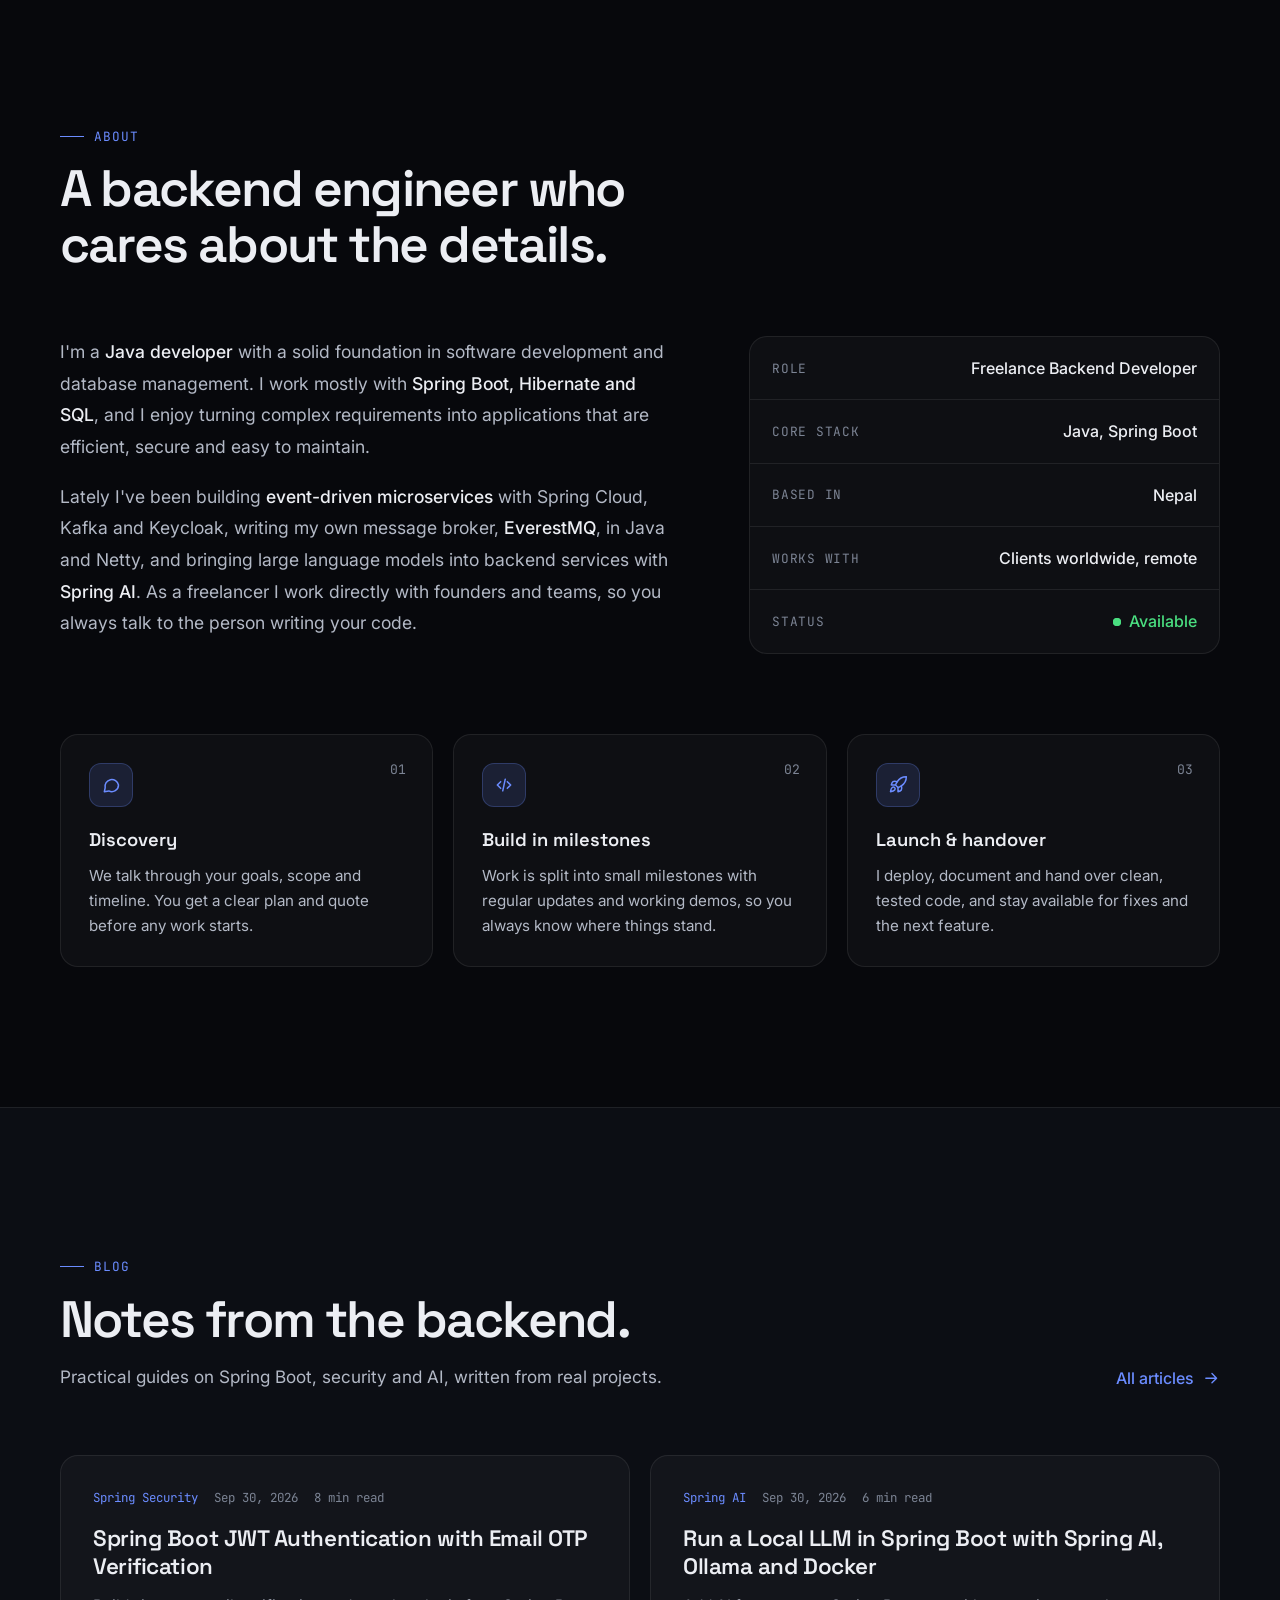
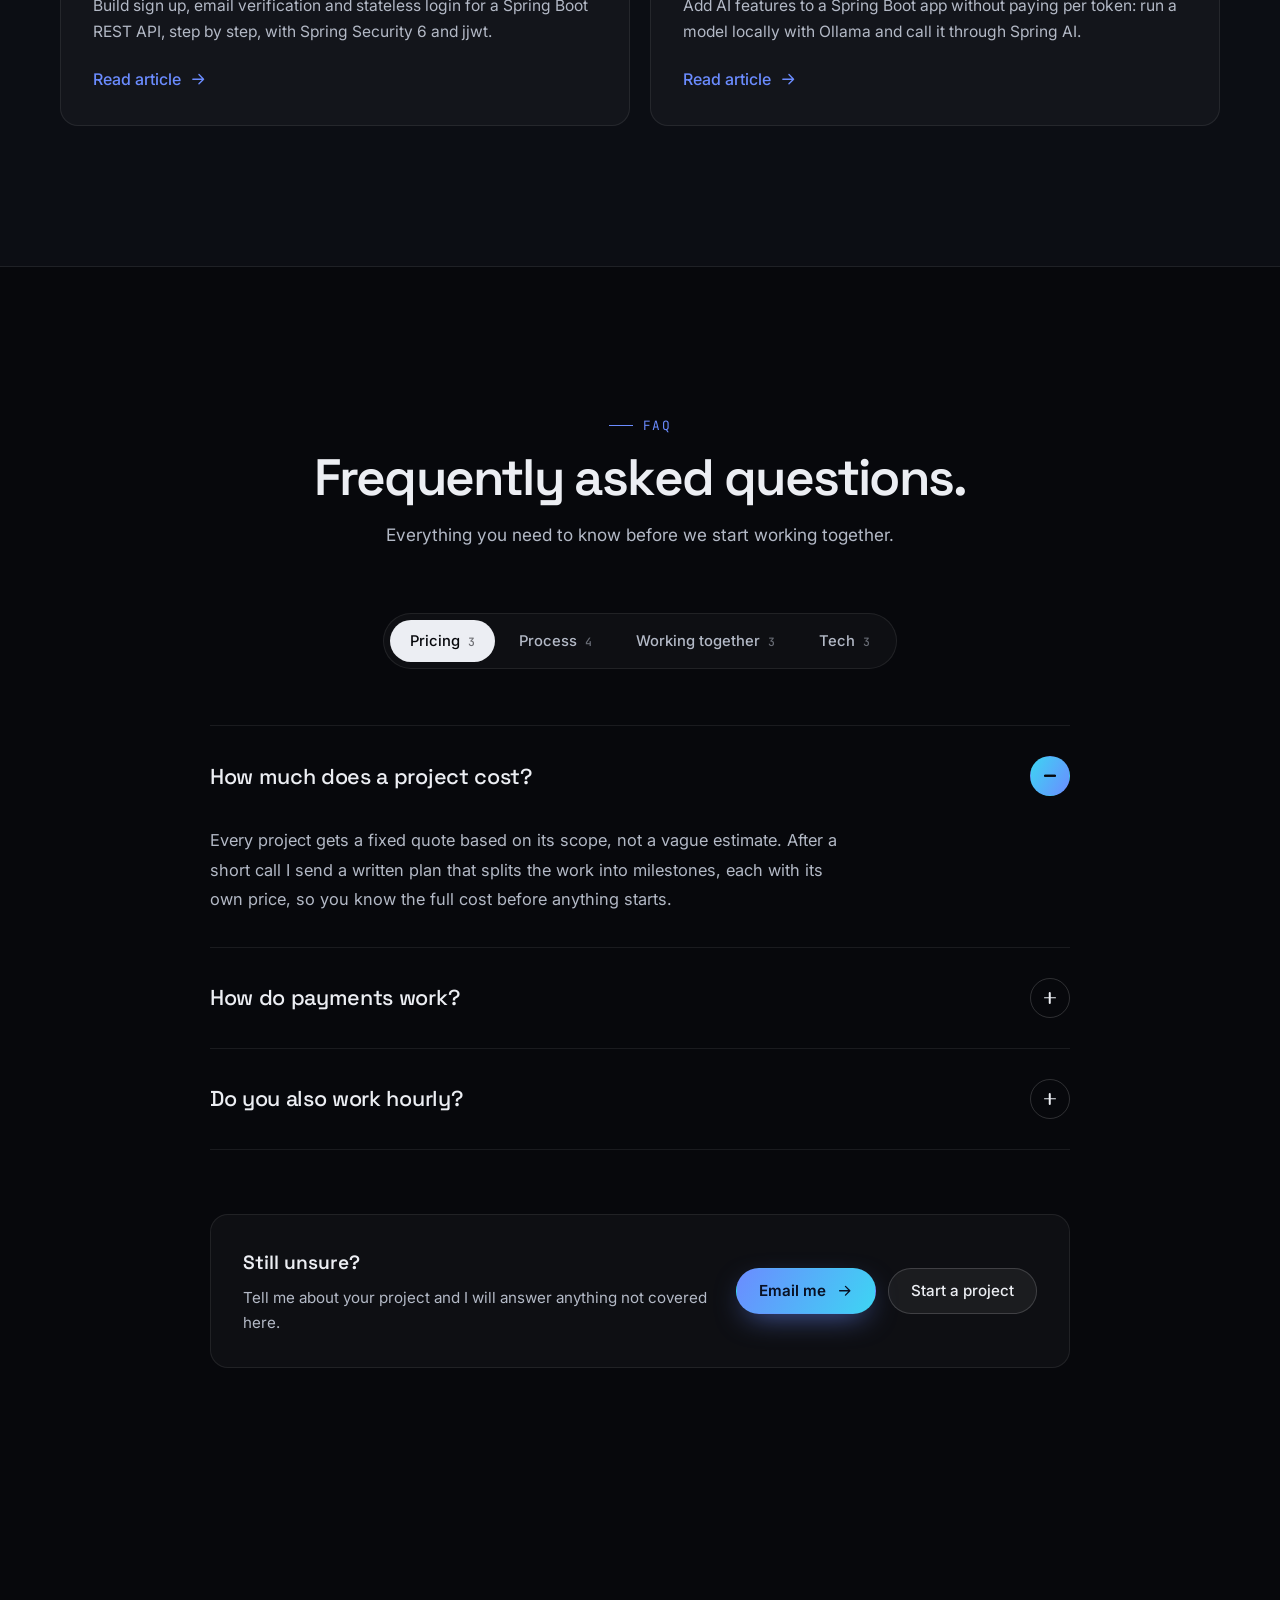
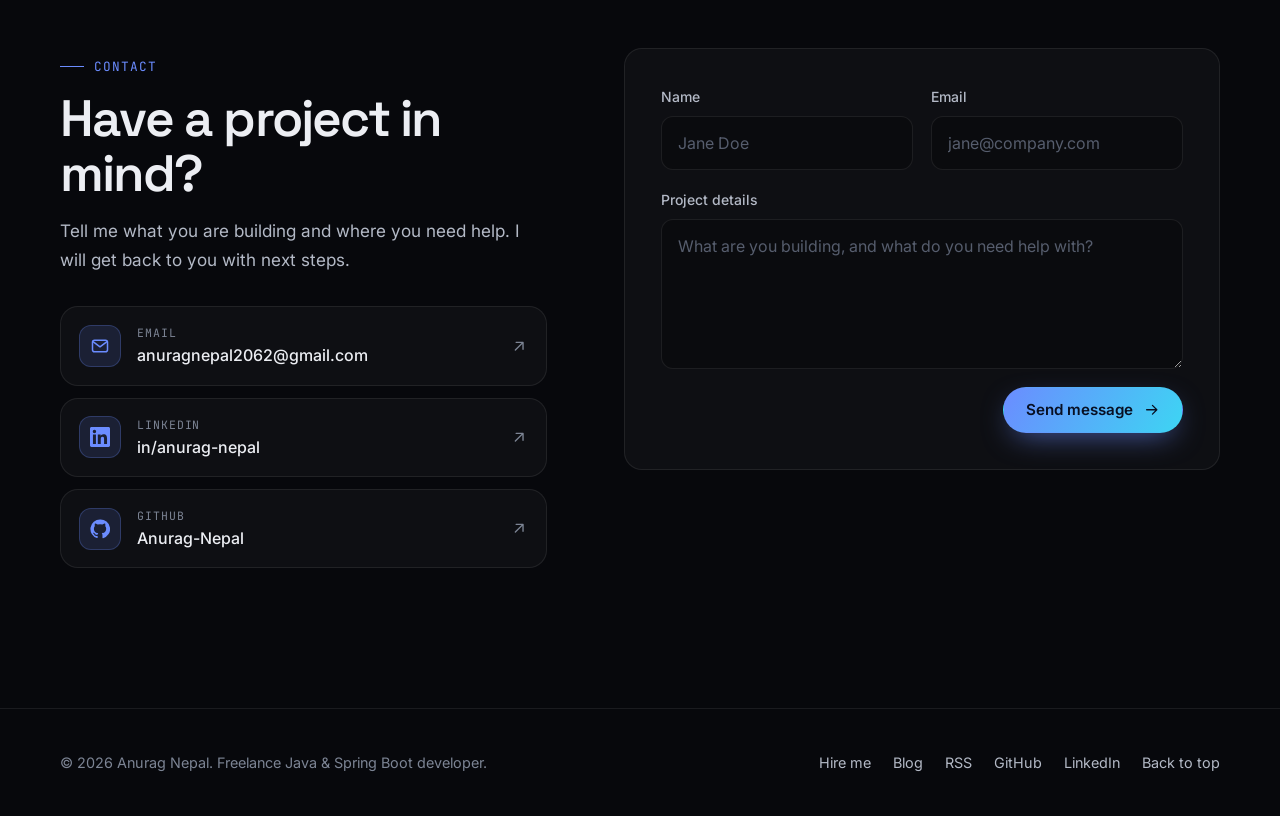
==== commit d92a3f23: "Rebuild FAQ as a tabbed, categorized accordion Group questions into topic tabs (Pricing, Process, Wo" ====
--- a/index.html
+++ b/index.html
@@ -98,14 +98,19 @@
         "@type": "FAQPage",
         "@id": "https://anuragnepal.com.np/#faq",
         "mainEntity": [
+          { "@type": "Question", "name": "How much does a project cost?", "acceptedAnswer": { "@type": "Answer", "text": "Every project gets a fixed quote based on its scope, not a vague estimate. After a short call I send a written plan that splits the work into milestones, each with its own price, so you know the full cost before anything starts." } },
+          { "@type": "Question", "name": "How do payments work?", "acceptedAnswer": { "@type": "Answer", "text": "You pay per milestone, as agreed in the quote. Each milestone ends with working software you can try yourself, so you only pay for progress you have already seen." } },
+          { "@type": "Question", "name": "Do you also work hourly?", "acceptedAnswer": { "@type": "Answer", "text": "Yes, for ongoing work such as maintenance, small changes or joining your team long term. For a clearly defined project, a fixed quote per milestone is usually simpler for both of us." } },
+          { "@type": "Question", "name": "How do we get started?", "acceptedAnswer": { "@type": "Answer", "text": "Send a message through the contact form or email me with what you are building and where you need help. I reply with a few questions and a time for a short call, then send a written plan and quote." } },
+          { "@type": "Question", "name": "How long does a project take?", "acceptedAnswer": { "@type": "Answer", "text": "It depends on the scope, and you will know before we start: every milestone in the quote has its own timeline. Work ships in small steps with working demos, so you see progress along the way instead of waiting for one big reveal." } },
+          { "@type": "Question", "name": "How will I know how things are going?", "acceptedAnswer": { "@type": "Answer", "text": "You get regular written updates, access to the code as it is written and a working demo at the end of every milestone. If a decision is needed or something changes, you hear about it right away, not at the deadline." } },
+          { "@type": "Question", "name": "What happens after launch?", "acceptedAnswer": { "@type": "Answer", "text": "I stay available for bug fixes, small changes and the next feature. Many projects continue as ongoing work once the first version is live." } },
+          { "@type": "Question", "name": "Do you work with clients outside Nepal?", "acceptedAnswer": { "@type": "Answer", "text": "Yes. I work remotely with clients worldwide and communicate in English over email, chat and video calls. We agree on a regular time for calls that suits your time zone." } },
+          { "@type": "Question", "name": "Can you work on an existing codebase?", "acceptedAnswer": { "@type": "Answer", "text": "Yes. I start by running your project locally and reading through the code, then make small, tested changes so nothing that already works breaks." } },
+          { "@type": "Question", "name": "Who owns the code?", "acceptedAnswer": { "@type": "Answer", "text": "You do. The code lives in your repository from the first commit, and you own all of it once the work is paid for." } },
           { "@type": "Question", "name": "What kind of projects do you take on?", "acceptedAnswer": { "@type": "Answer", "text": "Backend work in Java and Spring Boot: new REST APIs, features for an existing Spring app, authentication and payments, microservices with Kafka, and AI features with Spring AI. I focus on the server side and work alongside your frontend developer or team." } },
-          { "@type": "Question", "name": "Do you work with clients outside Nepal?", "acceptedAnswer": { "@type": "Answer", "text": "Yes. I work remotely with clients worldwide and communicate in English over email, chat and video calls. We agree on a regular time for calls that suits your time zone." } },
-          { "@type": "Question", "name": "How much does a project cost?", "acceptedAnswer": { "@type": "Answer", "text": "It depends on the scope. After a short discovery call I send a written quote with a fixed price for each milestone, so you know the cost before any work starts. For ongoing work I can also bill hourly." } },
-          { "@type": "Question", "name": "How long does a project take?", "acceptedAnswer": { "@type": "Answer", "text": "Your quote includes a timeline for each milestone. Work is delivered in small steps with working demos along the way, so you see progress every week instead of waiting until the end." } },
-          { "@type": "Question", "name": "Can you work on an existing codebase?", "acceptedAnswer": { "@type": "Answer", "text": "Yes. I start by running your project locally and reading through the code, then make small, tested changes so nothing that already works breaks." } },
-          { "@type": "Question", "name": "Who owns the code?", "acceptedAnswer": { "@type": "Answer", "text": "You do. The code lives in your repository, and you own all of it once the work is paid for. You also get documentation so any developer can pick it up later." } },
-          { "@type": "Question", "name": "What happens after launch?", "acceptedAnswer": { "@type": "Answer", "text": "I stay available for bug fixes, small changes and the next feature. Many projects continue as ongoing work once the first version is live." } },
-          { "@type": "Question", "name": "How do we get started?", "acceptedAnswer": { "@type": "Answer", "text": "Send a message through the contact form or email me with what you are building and where you need help. I will reply with a few questions and a time for a short call." } }
+          { "@type": "Question", "name": "Which technologies do you use?", "acceptedAnswer": { "@type": "Answer", "text": "Java and Spring Boot at the core, with Spring Security, Spring Data JPA and Hibernate, PostgreSQL or MySQL for data, Kafka and Redis for messaging and caching, Docker for deployment and Spring AI for LLM features." } },
+          { "@type": "Question", "name": "Do you write tests and documentation?", "acceptedAnswer": { "@type": "Answer", "text": "Yes. The important paths are covered by automated tests, your frontend team gets API documentation to build against, and the repository includes a README that explains how to run and deploy it." } }
         ]
       },
       {
@@ -402,56 +407,94 @@
       </div>
     </section>
 
-    <section class="section" id="faq" aria-labelledby="faq-title">
-      <div class="container faq-grid">
-        <div class="faq-aside">
-          <header class="section-head reveal">
-            <span class="eyebrow">FAQ</span>
-            <h2 id="faq-title">Questions clients usually ask.</h2>
-            <p class="section-sub">Straight answers about scope, pricing, timelines and how we would work together.</p>
-          </header>
-          <div class="card card-static faq-cta reveal">
-            <h3>Still have a question?</h3>
-            <p>Email me and I will reply personally, usually with a few questions of my own.</p>
-            <div class="faq-cta-actions">
-              <a class="btn btn-primary btn-sm" href="mailto:anuragnepal2062@gmail.com">Email me <svg class="icon icon-arrow" aria-hidden="true"><use href="/assets/icons.svg#arrow"/></svg></a>
-              <a class="link-arrow" href="/hire-spring-boot-developer/">More about hiring me <svg class="icon" aria-hidden="true"><use href="/assets/icons.svg#arrow"/></svg></a>
-            </div>
-          </div>
-        </div>
-        <div class="faq-list reveal">
-          <details class="faq-item" open>
-            <summary><span class="faq-q">What kind of projects do you take on?</span><span class="faq-toggle" aria-hidden="true"></span></summary>
-            <div class="faq-a"><p>Backend work in Java and Spring Boot: new REST APIs, features for an existing Spring app, authentication and payments, microservices with Kafka, and AI features with Spring AI. I focus on the server side and work alongside your frontend developer or team.</p></div>
-          </details>
-          <details class="faq-item">
-            <summary><span class="faq-q">Do you work with clients outside Nepal?</span><span class="faq-toggle" aria-hidden="true"></span></summary>
-            <div class="faq-a"><p>Yes. I work remotely with clients worldwide and communicate in English over email, chat and video calls. We agree on a regular time for calls that suits your time zone.</p></div>
-          </details>
-          <details class="faq-item">
-            <summary><span class="faq-q">How much does a project cost?</span><span class="faq-toggle" aria-hidden="true"></span></summary>
-            <div class="faq-a"><p>It depends on the scope. After a short discovery call I send a written quote with a fixed price for each milestone, so you know the cost before any work starts. For ongoing work I can also bill hourly.</p></div>
-          </details>
-          <details class="faq-item">
-            <summary><span class="faq-q">How long does a project take?</span><span class="faq-toggle" aria-hidden="true"></span></summary>
-            <div class="faq-a"><p>Your quote includes a timeline for each milestone. Work is delivered in small steps with working demos along the way, so you see progress every week instead of waiting until the end.</p></div>
-          </details>
-          <details class="faq-item">
-            <summary><span class="faq-q">Can you work on an existing codebase?</span><span class="faq-toggle" aria-hidden="true"></span></summary>
-            <div class="faq-a"><p>Yes. I start by running your project locally and reading through the code, then make small, tested changes so nothing that already works breaks.</p></div>
-          </details>
-          <details class="faq-item">
-            <summary><span class="faq-q">Who owns the code?</span><span class="faq-toggle" aria-hidden="true"></span></summary>
-            <div class="faq-a"><p>You do. The code lives in your repository, and you own all of it once the work is paid for. You also get documentation so any developer can pick it up later.</p></div>
-          </details>
-          <details class="faq-item">
-            <summary><span class="faq-q">What happens after launch?</span><span class="faq-toggle" aria-hidden="true"></span></summary>
-            <div class="faq-a"><p>I stay available for bug fixes, small changes and the next feature. Many projects continue as ongoing work once the first version is live.</p></div>
-          </details>
-          <details class="faq-item">
-            <summary><span class="faq-q">How do we get started?</span><span class="faq-toggle" aria-hidden="true"></span></summary>
-            <div class="faq-a"><p>Send a message through the contact form or email me with what you are building and where you need help. I will reply with a few questions and a time for a short call.</p></div>
-          </details>
+    <section class="section faq" id="faq" aria-labelledby="faq-title">
+      <div class="container">
+        <header class="section-head faq-head reveal">
+          <span class="eyebrow">FAQ</span>
+          <h2 id="faq-title">Frequently asked questions.</h2>
+          <p class="section-sub">Everything you need to know before we start working together.</p>
+        </header>
+        <div class="faq-tabs reveal" role="tablist" aria-label="FAQ topics" hidden>
+          <button type="button" role="tab" id="faq-tab-pricing" aria-controls="faq-panel-pricing" aria-selected="true">Pricing <span class="faq-count">3</span></button>
+          <button type="button" role="tab" id="faq-tab-process" aria-controls="faq-panel-process" aria-selected="false" tabindex="-1">Process <span class="faq-count">4</span></button>
+          <button type="button" role="tab" id="faq-tab-working" aria-controls="faq-panel-working" aria-selected="false" tabindex="-1">Working together <span class="faq-count">3</span></button>
+          <button type="button" role="tab" id="faq-tab-tech" aria-controls="faq-panel-tech" aria-selected="false" tabindex="-1">Tech <span class="faq-count">3</span></button>
+        </div>
+        <div class="faq-panels reveal">
+          <div class="faq-panel" role="tabpanel" id="faq-panel-pricing" aria-labelledby="faq-tab-pricing">
+            <h3 class="faq-panel-title">Pricing</h3>
+            <details class="faq-item" name="faq-pricing" open>
+              <summary><span class="faq-q">How much does a project cost?</span><span class="faq-toggle" aria-hidden="true"></span></summary>
+              <div class="faq-a"><p>Every project gets a fixed quote based on its scope, not a vague estimate. After a short call I send a written plan that splits the work into milestones, each with its own price, so you know the full cost before anything starts.</p></div>
+            </details>
+            <details class="faq-item" name="faq-pricing">
+              <summary><span class="faq-q">How do payments work?</span><span class="faq-toggle" aria-hidden="true"></span></summary>
+              <div class="faq-a"><p>You pay per milestone, as agreed in the quote. Each milestone ends with working software you can try yourself, so you only pay for progress you have already seen.</p></div>
+            </details>
+            <details class="faq-item" name="faq-pricing">
+              <summary><span class="faq-q">Do you also work hourly?</span><span class="faq-toggle" aria-hidden="true"></span></summary>
+              <div class="faq-a"><p>Yes, for ongoing work such as maintenance, small changes or joining your team long term. For a clearly defined project, a fixed quote per milestone is usually simpler for both of us.</p></div>
+            </details>
+          </div>
+          <div class="faq-panel" role="tabpanel" id="faq-panel-process" aria-labelledby="faq-tab-process">
+            <h3 class="faq-panel-title">Process</h3>
+            <details class="faq-item" name="faq-process" open>
+              <summary><span class="faq-q">How do we get started?</span><span class="faq-toggle" aria-hidden="true"></span></summary>
+              <div class="faq-a"><p>Send a message through the contact form or email me with what you are building and where you need help. I reply with a few questions and a time for a short call, then send a written plan and quote.</p></div>
+            </details>
+            <details class="faq-item" name="faq-process">
+              <summary><span class="faq-q">How long does a project take?</span><span class="faq-toggle" aria-hidden="true"></span></summary>
+              <div class="faq-a"><p>It depends on the scope, and you will know before we start: every milestone in the quote has its own timeline. Work ships in small steps with working demos, so you see progress along the way instead of waiting for one big reveal.</p></div>
+            </details>
+            <details class="faq-item" name="faq-process">
+              <summary><span class="faq-q">How will I know how things are going?</span><span class="faq-toggle" aria-hidden="true"></span></summary>
+              <div class="faq-a"><p>You get regular written updates, access to the code as it is written and a working demo at the end of every milestone. If a decision is needed or something changes, you hear about it right away, not at the deadline.</p></div>
+            </details>
+            <details class="faq-item" name="faq-process">
+              <summary><span class="faq-q">What happens after launch?</span><span class="faq-toggle" aria-hidden="true"></span></summary>
+              <div class="faq-a"><p>I stay available for bug fixes, small changes and the next feature. Many projects continue as ongoing work once the first version is live.</p></div>
+            </details>
+          </div>
+          <div class="faq-panel" role="tabpanel" id="faq-panel-working" aria-labelledby="faq-tab-working">
+            <h3 class="faq-panel-title">Working together</h3>
+            <details class="faq-item" name="faq-working" open>
+              <summary><span class="faq-q">Do you work with clients outside Nepal?</span><span class="faq-toggle" aria-hidden="true"></span></summary>
+              <div class="faq-a"><p>Yes. I work remotely with clients worldwide and communicate in English over email, chat and video calls. We agree on a regular time for calls that suits your time zone.</p></div>
+            </details>
+            <details class="faq-item" name="faq-working">
+              <summary><span class="faq-q">Can you work on an existing codebase?</span><span class="faq-toggle" aria-hidden="true"></span></summary>
+              <div class="faq-a"><p>Yes. I start by running your project locally and reading through the code, then make small, tested changes so nothing that already works breaks.</p></div>
+            </details>
+            <details class="faq-item" name="faq-working">
+              <summary><span class="faq-q">Who owns the code?</span><span class="faq-toggle" aria-hidden="true"></span></summary>
+              <div class="faq-a"><p>You do. The code lives in your repository from the first commit, and you own all of it once the work is paid for.</p></div>
+            </details>
+          </div>
+          <div class="faq-panel" role="tabpanel" id="faq-panel-tech" aria-labelledby="faq-tab-tech">
+            <h3 class="faq-panel-title">Tech</h3>
+            <details class="faq-item" name="faq-tech" open>
+              <summary><span class="faq-q">What kind of projects do you take on?</span><span class="faq-toggle" aria-hidden="true"></span></summary>
+              <div class="faq-a"><p>Backend work in Java and Spring Boot: new REST APIs, features for an existing Spring app, authentication and payments, microservices with Kafka, and AI features with Spring AI. I focus on the server side and work alongside your frontend developer or team.</p></div>
+            </details>
+            <details class="faq-item" name="faq-tech">
+              <summary><span class="faq-q">Which technologies do you use?</span><span class="faq-toggle" aria-hidden="true"></span></summary>
+              <div class="faq-a"><p>Java and Spring Boot at the core, with Spring Security, Spring Data JPA and Hibernate, PostgreSQL or MySQL for data, Kafka and Redis for messaging and caching, Docker for deployment and Spring AI for LLM features.</p></div>
+            </details>
+            <details class="faq-item" name="faq-tech">
+              <summary><span class="faq-q">Do you write tests and documentation?</span><span class="faq-toggle" aria-hidden="true"></span></summary>
+              <div class="faq-a"><p>Yes. The important paths are covered by automated tests, your frontend team gets API documentation to build against, and the repository includes a README that explains how to run and deploy it.</p></div>
+            </details>
+          </div>
+        </div>
+        <div class="card card-static faq-cta reveal">
+          <div>
+            <h3>Still unsure?</h3>
+            <p>Tell me about your project and I will answer anything not covered here.</p>
+          </div>
+          <div class="faq-cta-actions">
+            <a class="btn btn-primary" href="mailto:anuragnepal2062@gmail.com">Email me <svg class="icon icon-arrow" aria-hidden="true"><use href="/assets/icons.svg#arrow"/></svg></a>
+            <a class="btn" href="#contact">Start a project</a>
+          </div>
         </div>
       </div>
     </section>
--- a/assets/css/main.css
+++ b/assets/css/main.css
@@ -891,43 +891,85 @@
 
 /* ---------- FAQ ---------- */
 
-.faq-grid {
-  display: grid;
-  grid-template-columns: minmax(0, 0.8fr) minmax(0, 1.2fr);
-  align-items: start;
-  gap: clamp(40px, 7vw, 112px);
-}
-.faq-aside { position: sticky; top: calc(var(--header-h) + 40px); }
-.faq-aside .section-head { margin-bottom: 0; }
-
-.faq-cta { margin-top: 40px; padding: 28px; }
-.faq-cta h3 { font-family: var(--font-display); font-size: 1.15rem; font-weight: 600; }
-.faq-cta p { margin: 8px 0 22px; color: var(--text-2); font-size: 0.95rem; }
-.faq-cta-actions { display: flex; flex-wrap: wrap; align-items: center; gap: 12px 22px; }
-
-.faq-list { border-bottom: 1px solid var(--border); counter-reset: faq; }
+.faq-head { margin-inline: auto; text-align: center; }
+.faq-head .section-sub { margin-inline: auto; }
+
+.faq-tabs {
+  display: flex;
+  gap: 4px;
+  width: max-content;
+  max-width: 100%;
+  margin: 0 auto clamp(36px, 5vw, 56px);
+  padding: 6px;
+  overflow-x: auto;
+  border: 1px solid var(--border);
+  border-radius: 999px;
+  background: var(--surface);
+  scrollbar-width: none;
+}
+.faq-tabs::-webkit-scrollbar { display: none; }
+.faq-tabs[hidden] { display: none; }
+.faq-tabs [role="tab"] {
+  display: inline-flex;
+  flex-shrink: 0;
+  align-items: center;
+  gap: 8px;
+  min-height: 42px;
+  padding: 0 20px;
+  border: 0;
+  border-radius: 999px;
+  background: transparent;
+  color: var(--text-2);
+  font-size: 0.925rem;
+  font-weight: 500;
+  white-space: nowrap;
+  cursor: pointer;
+  transition: background 0.35s var(--ease), color 0.35s var(--ease);
+}
+.faq-tabs [role="tab"]:hover { color: var(--text); background: var(--surface-2); }
+.faq-tabs [aria-selected="true"],
+.faq-tabs [aria-selected="true"]:hover { color: var(--bg); background: var(--text); }
+.faq-count { font-family: var(--font-mono); font-size: 0.72rem; opacity: 0.55; }
+
+.faq-panels { max-width: 860px; margin-inline: auto; }
+.faq-panel { border-bottom: 1px solid var(--border); }
+.faq-panel + .faq-panel { margin-top: 56px; }
+.faq-panel-title {
+  margin-bottom: 14px;
+  color: var(--accent);
+  font-family: var(--font-mono);
+  font-size: 0.8rem;
+  font-weight: 500;
+  letter-spacing: 0.08em;
+  text-transform: uppercase;
+}
+
+/* With JS the panels become tabs */
+.is-tabbed .faq-panel + .faq-panel { margin-top: 0; }
+.is-tabbed .faq-panel:not([hidden]) { animation: faq-in 0.5s var(--ease); }
+.is-tabbed .faq-panel-title {
+  position: absolute;
+  width: 1px;
+  height: 1px;
+  overflow: hidden;
+  clip-path: inset(50%);
+  white-space: nowrap;
+}
+
 .faq-item { border-top: 1px solid var(--border); }
 .faq-item summary {
   display: grid;
-  grid-template-columns: 44px minmax(0, 1fr) auto;
-  align-items: center;
-  gap: 20px;
-  padding: clamp(24px, 3vw, 32px) 0;
+  grid-template-columns: minmax(0, 1fr) auto;
+  align-items: center;
+  gap: 24px;
+  padding: clamp(24px, 3vw, 30px) 0;
   list-style: none;
   cursor: pointer;
 }
 .faq-item summary::-webkit-details-marker { display: none; }
-.faq-item summary::before {
-  content: counter(faq, decimal-leading-zero);
-  counter-increment: faq;
-  color: var(--muted);
-  font-family: var(--font-mono);
-  font-size: 0.8rem;
-  transition: color 0.35s var(--ease);
-}
 .faq-q {
   font-family: var(--font-display);
-  font-size: clamp(1.1rem, 1.6vw, 1.3rem);
+  font-size: clamp(1.1rem, 1.7vw, 1.35rem);
   font-weight: 500;
   line-height: 1.35;
   letter-spacing: -0.015em;
@@ -958,14 +1000,13 @@
 
 .faq-item summary:hover .faq-q { color: #fff; }
 .faq-item summary:hover .faq-toggle { border-color: var(--text-2); }
-.faq-item[open] summary::before { color: var(--accent); }
 .faq-item[open] .faq-toggle { border-color: transparent; background: var(--grad); transform: rotate(180deg); }
 .faq-item[open] .faq-toggle::before,
 .faq-item[open] .faq-toggle::after { background: var(--bg); }
 .faq-item[open] .faq-toggle::after { transform: rotate(0deg); }
 
-.faq-a { padding: 0 64px clamp(26px, 3vw, 34px) 64px; }
-.faq-a p { max-width: 62ch; color: var(--text-2); font-size: 1.025rem; line-height: 1.8; }
+.faq-a { padding: 0 64px clamp(26px, 3vw, 32px) 0; }
+.faq-a p { max-width: 64ch; color: var(--text-2); font-size: 1.025rem; line-height: 1.8; }
 .faq-item[open] .faq-a { animation: faq-in 0.5s var(--ease); }
 
 @keyframes faq-in {
@@ -983,6 +1024,19 @@
   }
   .faq-item[open]::details-content { block-size: auto; }
 }
+
+.faq-cta {
+  display: flex;
+  align-items: center;
+  justify-content: space-between;
+  gap: 24px;
+  max-width: 860px;
+  margin: clamp(40px, 6vw, 64px) auto 0;
+  padding: clamp(24px, 3vw, 32px);
+}
+.faq-cta h3 { font-family: var(--font-display); font-size: 1.2rem; font-weight: 600; }
+.faq-cta p { margin-top: 6px; color: var(--text-2); font-size: 0.95rem; }
+.faq-cta-actions { display: flex; flex-shrink: 0; flex-wrap: wrap; gap: 12px; }
 
 /* ---------- Inner pages (blog) ---------- */
 
@@ -1141,8 +1195,7 @@
 }
 
 @media (max-width: 900px) {
-  .hero-inner, .about-grid, .contact-grid, .faq-grid { grid-template-columns: 1fr; }
-  .faq-aside { position: static; }
+  .hero-inner, .about-grid, .contact-grid { grid-template-columns: 1fr; }
   .hero { min-height: auto; padding-bottom: 72px; }
   .hero-visual { max-width: 560px; }
   .scroll-cue { display: none; }
@@ -1180,9 +1233,12 @@
   .orb-1 { width: 340px; height: 340px; }
   .orb-2 { width: 300px; height: 300px; }
   .prose { font-size: 1.025rem; }
-  .faq-item summary { grid-template-columns: 30px minmax(0, 1fr) auto; gap: 14px; }
+  .faq-item summary { gap: 16px; }
   .faq-toggle { width: 34px; height: 34px; }
-  .faq-a { padding: 0 0 26px 44px; }
+  .faq-a { padding-right: 0; }
+  .faq-tabs { display: grid; grid-template-columns: 1fr 1fr; width: 100%; border-radius: 22px; }
+  .faq-tabs [role="tab"] { justify-content: center; padding: 0 12px; border-radius: 16px; }
+  .faq-cta { flex-direction: column; align-items: flex-start; }
   .prose pre { margin-inline: calc(var(--gutter) * -1); border-inline: 0; border-radius: 0; }
 }
 
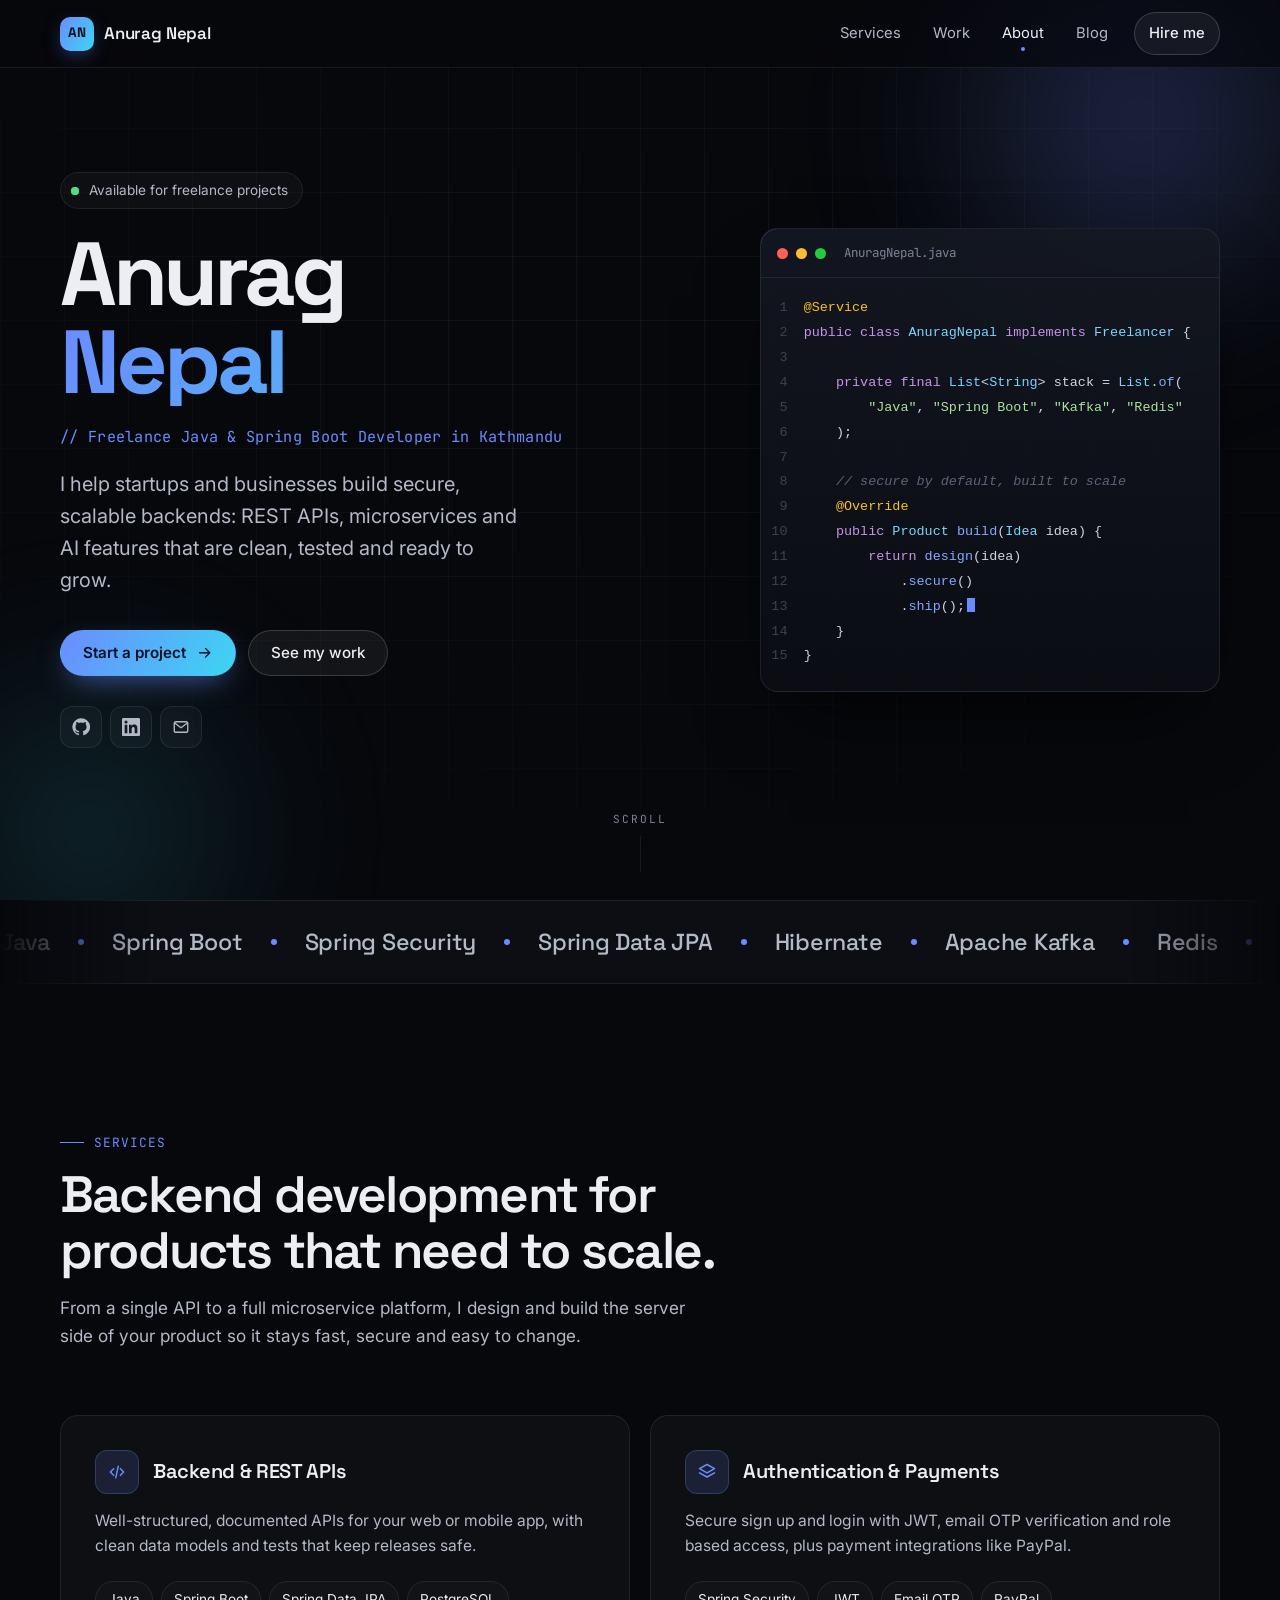
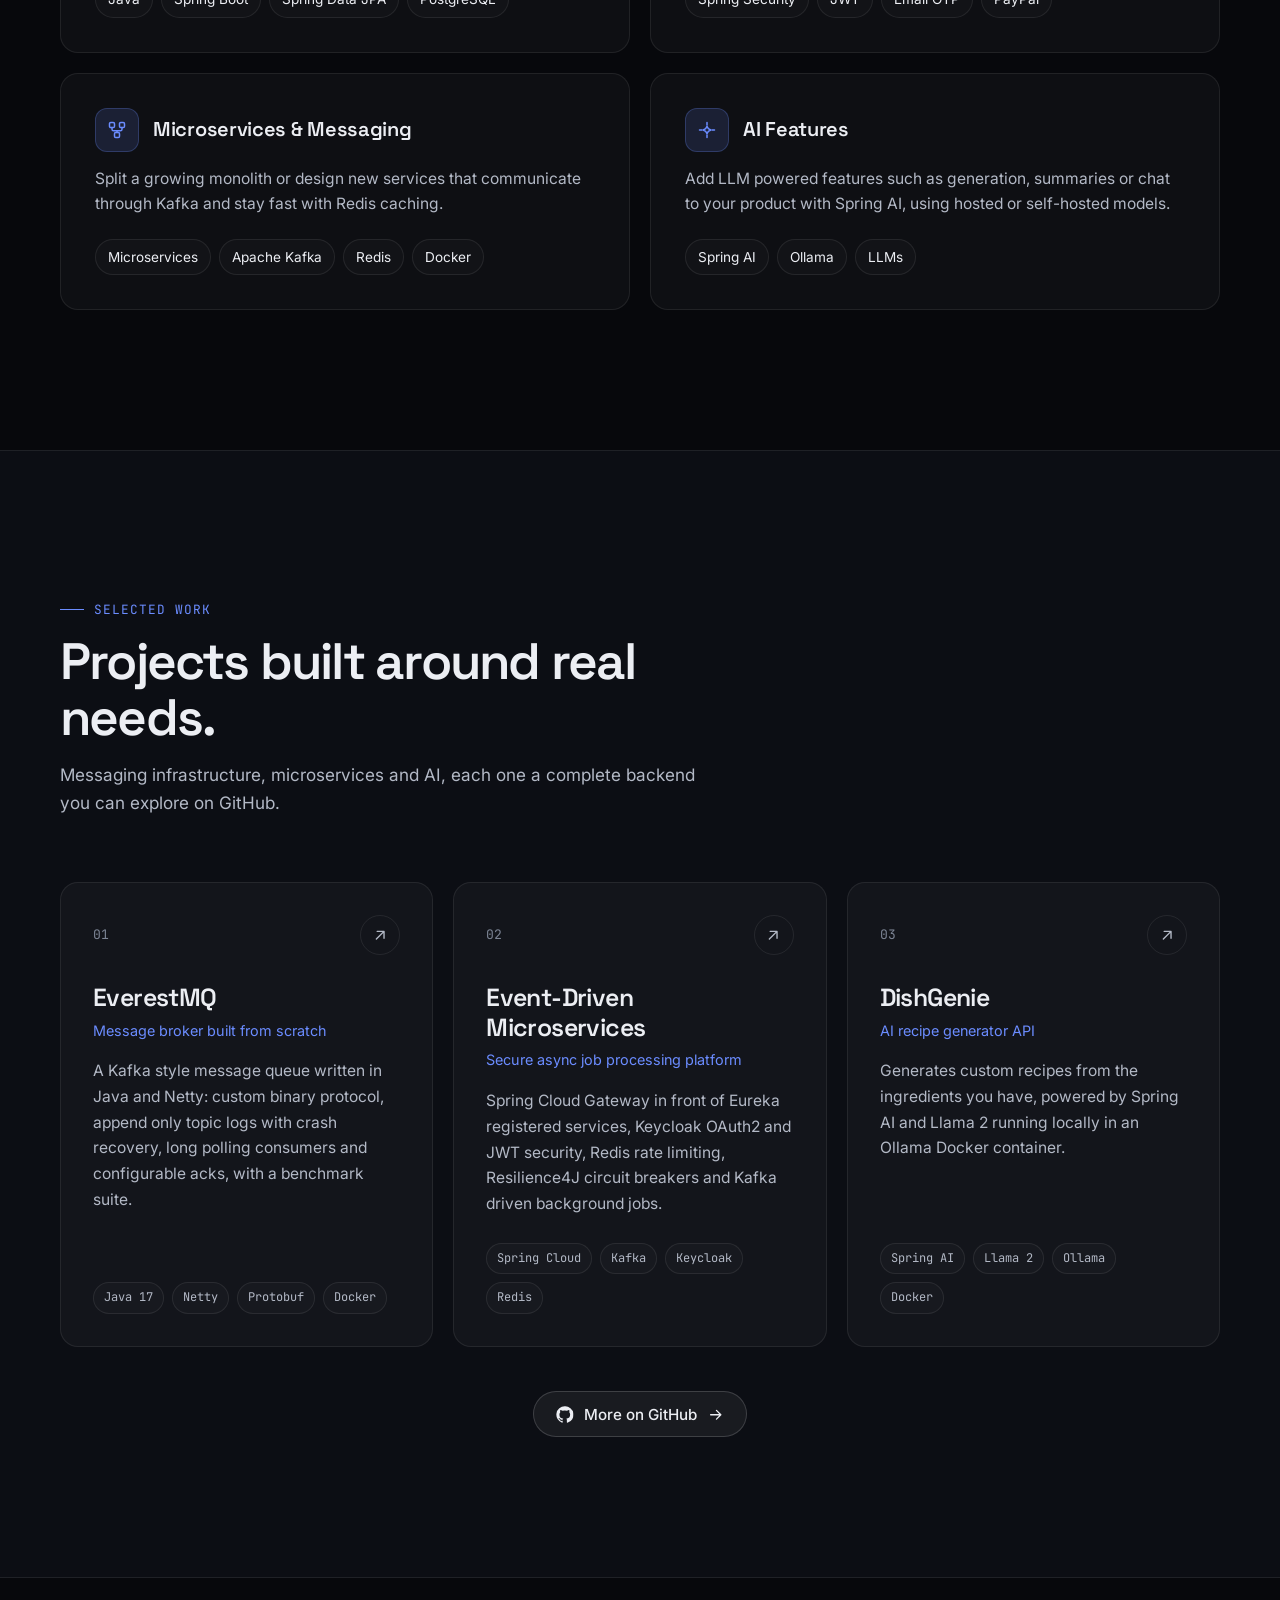
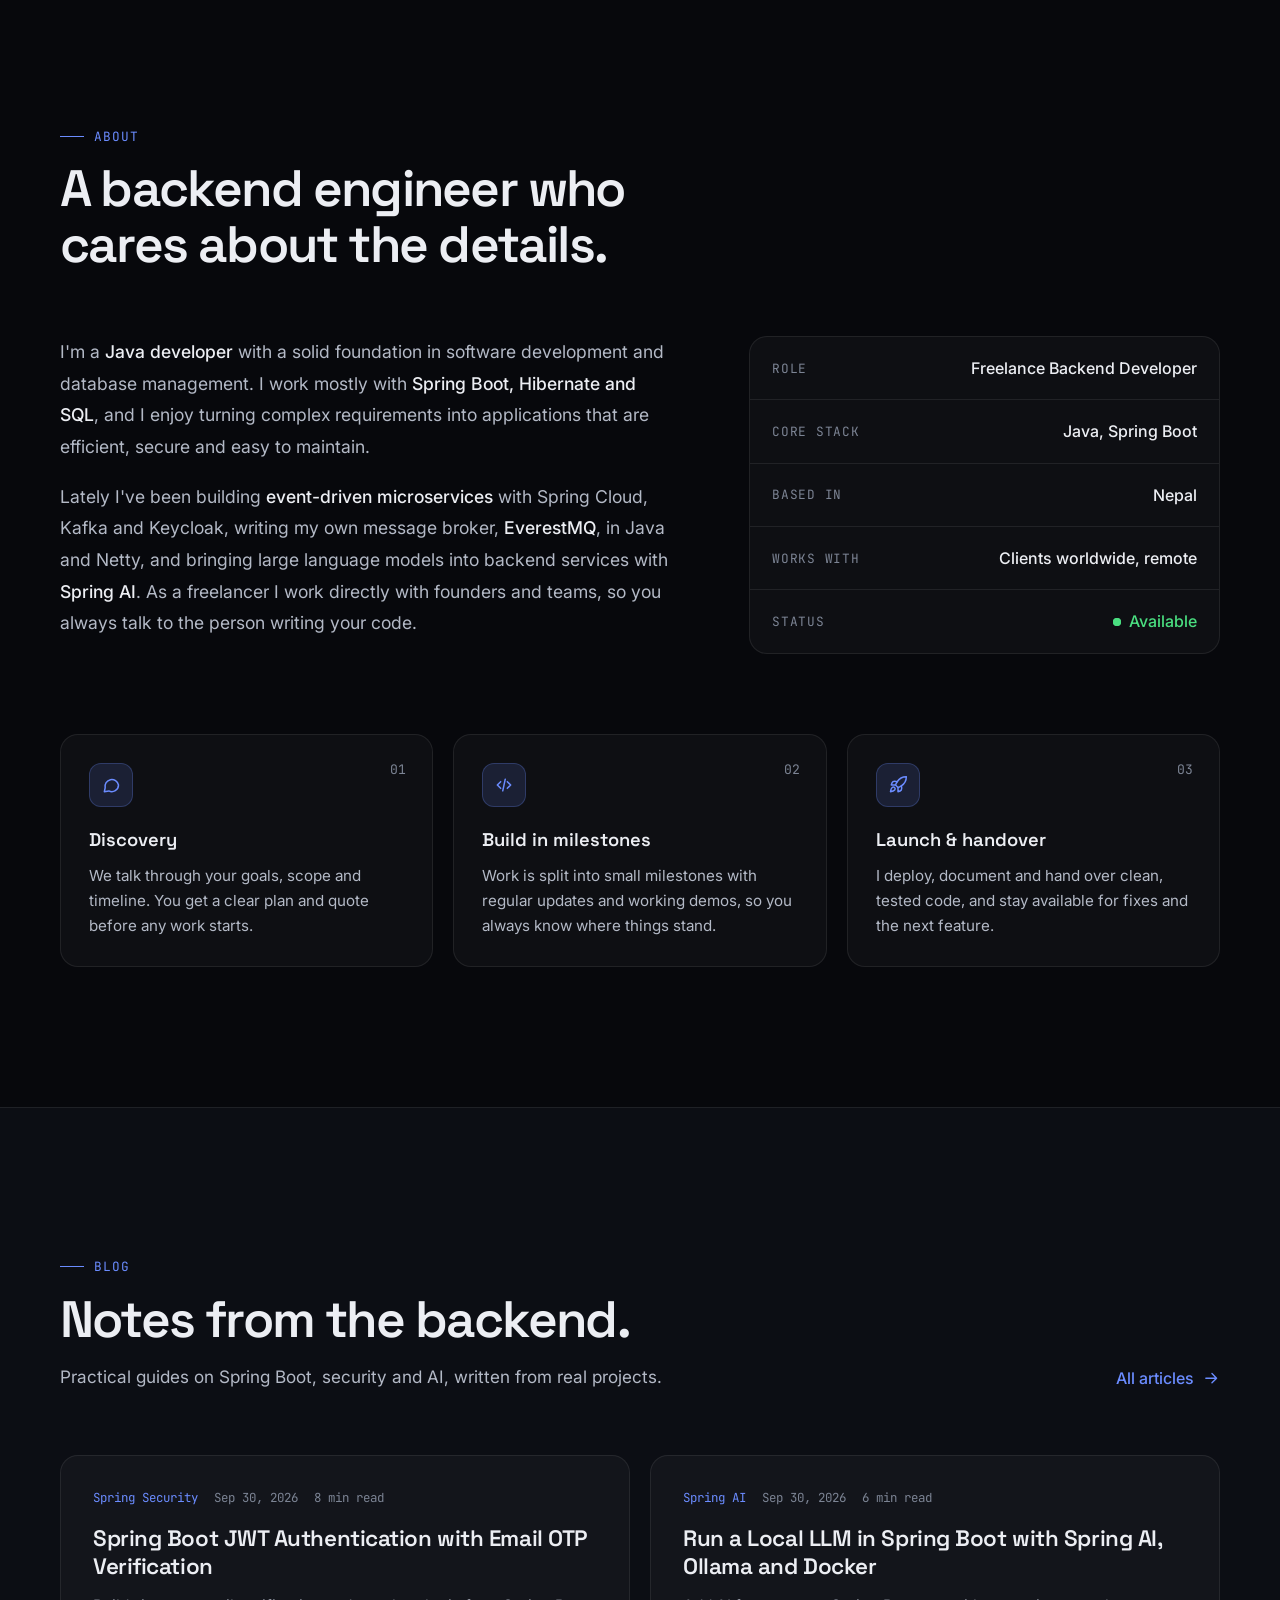
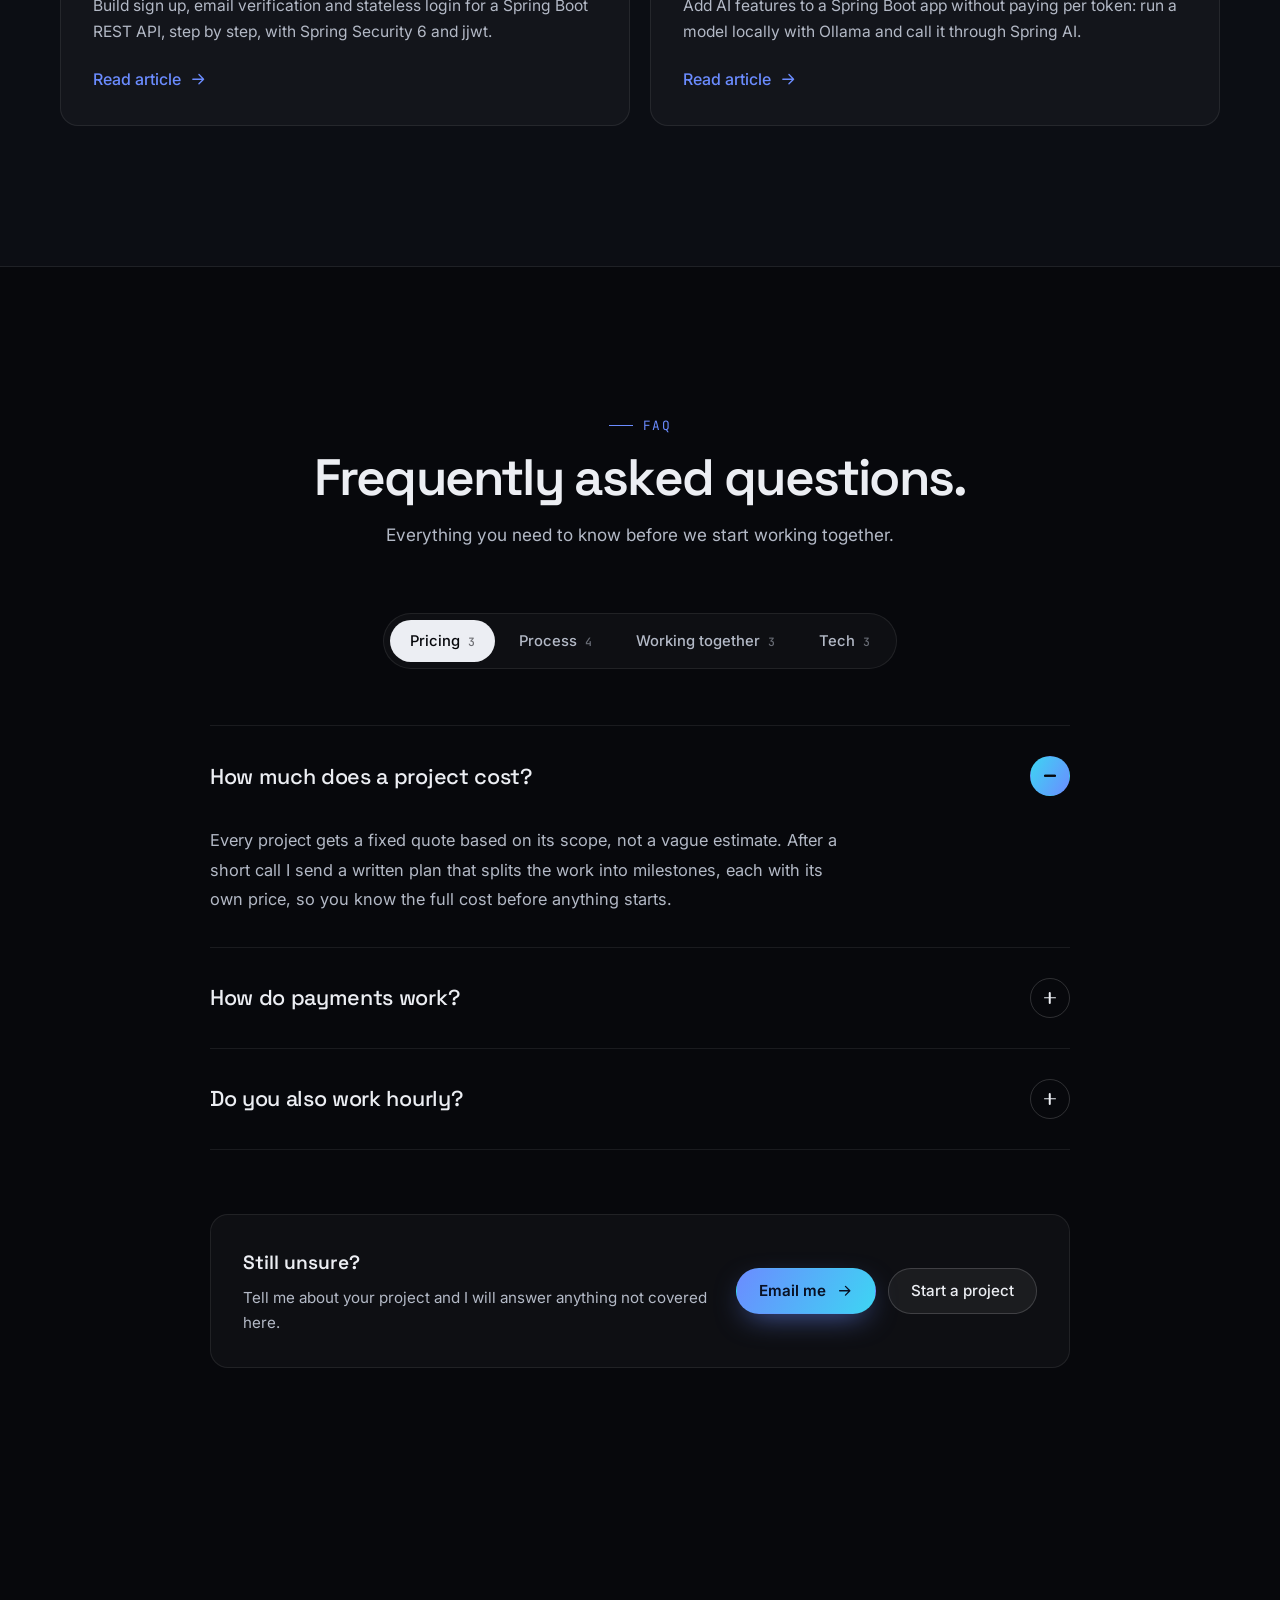
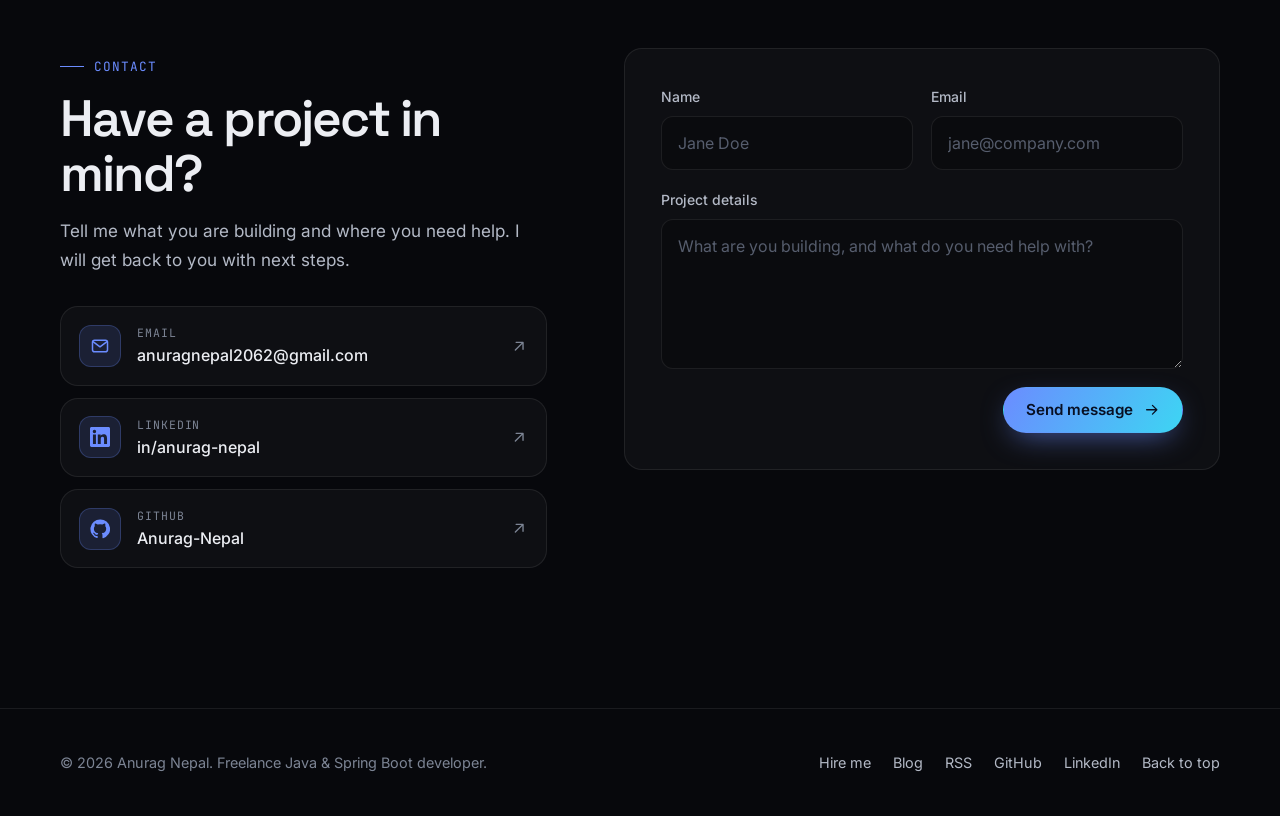
==== commit 1bf2d262: "Target Kathmandu in homepage title, description and hero Co-Authored-By: Claude Opus 5.5 (1M context" ====
--- a/index.html
+++ b/index.html
@@ -4,8 +4,8 @@
   <meta charset="UTF-8">
   <meta name="viewport" content="width=device-width, initial-scale=1, viewport-fit=cover">
 
-  <title>Anurag Nepal | Freelance Java &amp; Spring Boot Developer</title>
-  <meta name="description" content="Freelance backend developer in Nepal. I build secure, scalable REST APIs, microservices and AI features with Java and Spring Boot. See my work and hire me.">
+  <title>Anurag Nepal | Java &amp; Spring Boot Developer in Kathmandu, Nepal</title>
+  <meta name="description" content="Freelance Java and Spring Boot developer in Kathmandu, Nepal. I build secure, scalable REST APIs, microservices and AI features for clients in Nepal and worldwide.">
   <meta name="author" content="Anurag Nepal">
   <meta name="robots" content="index, follow, max-image-preview:large, max-snippet:-1, max-video-preview:-1">
   <link rel="canonical" href="https://anuragnepal.com.np/">
@@ -15,7 +15,7 @@
   <meta property="og:site_name" content="Anurag Nepal">
   <meta property="og:locale" content="en_US">
   <meta property="og:url" content="https://anuragnepal.com.np/">
-  <meta property="og:title" content="Anurag Nepal | Freelance Java &amp; Spring Boot Developer">
+  <meta property="og:title" content="Anurag Nepal | Java &amp; Spring Boot Developer in Kathmandu, Nepal">
   <meta property="og:description" content="Secure, scalable REST APIs, microservices and AI features built with Java and Spring Boot. See my work and start a project.">
   <meta property="og:image" content="https://anuragnepal.com.np/og-image.png">
   <meta property="og:image:width" content="1200">
@@ -26,7 +26,7 @@
 
   <meta name="twitter:card" content="summary_large_image">
   <meta name="twitter:creator" content="@anuragnepal2062">
-  <meta name="twitter:title" content="Anurag Nepal | Freelance Java &amp; Spring Boot Developer">
+  <meta name="twitter:title" content="Anurag Nepal | Java &amp; Spring Boot Developer in Kathmandu, Nepal">
   <meta name="twitter:description" content="Secure, scalable REST APIs, microservices and AI features built with Java and Spring Boot.">
   <meta name="twitter:image" content="https://anuragnepal.com.np/og-image.png">
 
@@ -72,10 +72,11 @@
         "familyName": "Nepal",
         "url": "https://anuragnepal.com.np/",
         "image": "https://anuragnepal.com.np/og-image.png",
-        "jobTitle": "Freelance Software Engineer",
-        "description": "Freelance backend developer building secure, scalable REST APIs, microservices and AI features with Java and Spring Boot.",
+        "jobTitle": "Java and Spring Boot Developer",
+        "description": "Freelance Java and Spring Boot developer in Kathmandu, Nepal, building secure, scalable REST APIs, microservices and AI features with Java and Spring Boot.",
         "email": "mailto:anuragnepal2062@gmail.com",
-        "address": { "@type": "PostalAddress", "addressLocality": "Kathmandu", "addressCountry": "NP" },
+        "address": { "@type": "PostalAddress", "addressLocality": "Kathmandu", "addressRegion": "Bagmati", "addressCountry": "NP" },
+        "homeLocation": { "@type": "Place", "name": "Kathmandu, Nepal" },
         "sameAs": [
           "https://www.linkedin.com/in/anurag-nepal/",
           "https://github.com/Anurag-Nepal",
@@ -181,7 +182,7 @@
             <span>Anurag</span>
             <span class="gradient-text">Nepal</span>
           </h1>
-          <p class="hero-role">// Freelance Java &amp; Spring Boot Developer</p>
+          <p class="hero-role">// Freelance Java &amp; Spring Boot Developer in Kathmandu</p>
           <p class="hero-lede">I help startups and businesses build secure, scalable backends: REST APIs, microservices and AI features that are clean, tested and ready to grow.</p>
           <div class="hero-actions">
             <a class="btn btn-primary" href="#contact">
